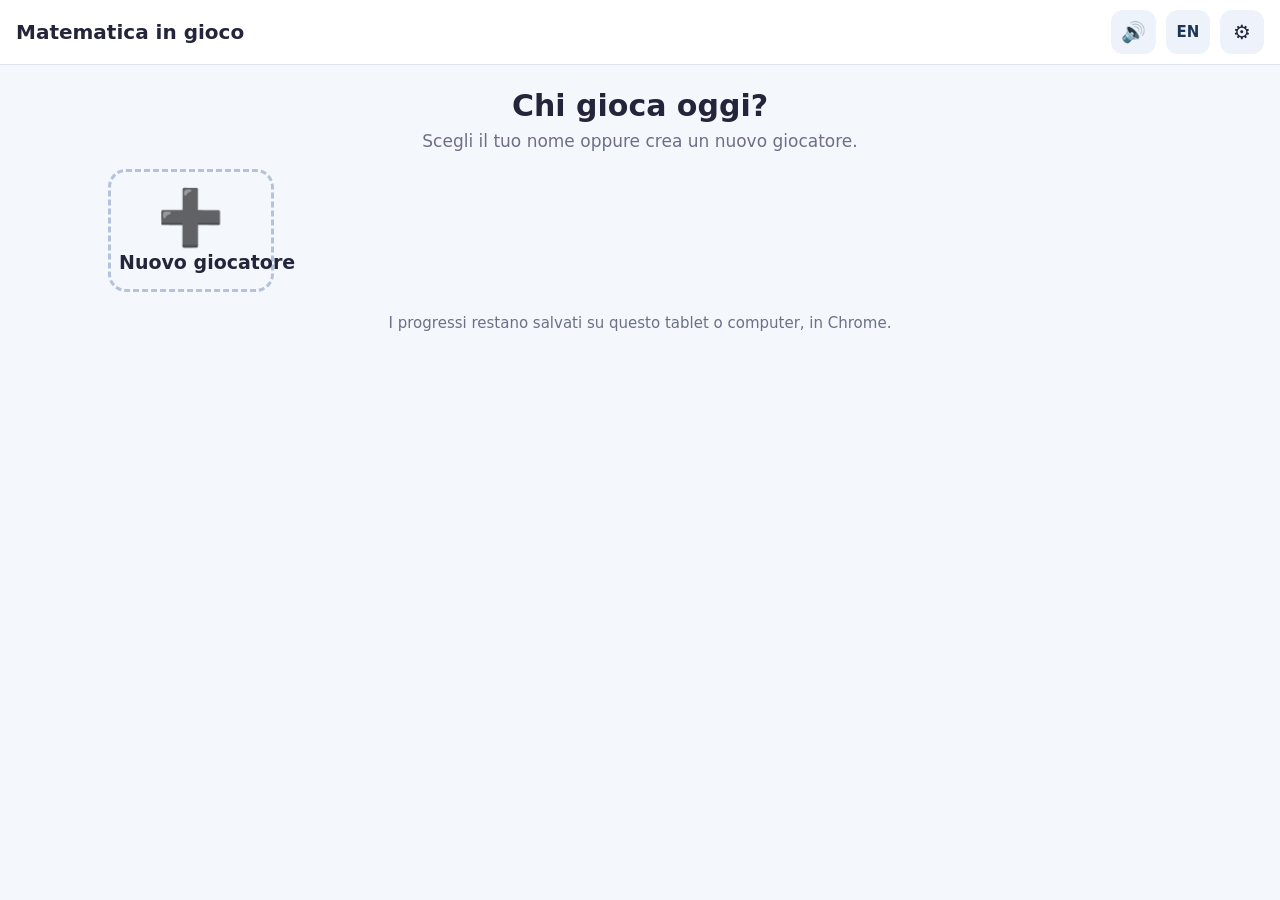
==== index.html @ d1b9a2ef "Add files via upload" ====
<!doctype html><html lang="it"><head><meta charset="utf-8"><meta name="viewport" content="width=device-width, initial-scale=1"></head><body><title>Matematica in gioco</title>
<style>:root {
  color-scheme: light;
  --bg: #f4f7fb; --ink: #23263b; --muted: #6b7088; --card: #ffffff; --line: #dfe5ef;
  --pri: #4361ee; --ok: #2a9d5c; --no: #e63946; --gold: #ffb703;
  --r: 18px; --shadow: 0 6px 18px rgba(30, 40, 90, .12);
  --font: "Nunito", "Segoe UI Rounded", "Arial Rounded MT Bold", system-ui, -apple-system, "Segoe UI", Roboto, sans-serif;
}
* { box-sizing: border-box; }
html, body { height: 100%; }
body { margin: 0; font-family: var(--font); color: var(--ink); background: var(--bg); -webkit-tap-highlight-color: transparent; user-select: none; }
button { font: inherit; color: inherit; cursor: pointer; }
[hidden] { display: none !important; }
.app { min-height: 100%; display: flex; flex-direction: column; }
.top { display: flex; align-items: center; gap: 10px; padding: 10px 16px; background: var(--card); box-shadow: 0 1px 0 var(--line); position: sticky; top: 0; z-index: 5; }
.top .title { font-weight: 900; font-size: 20px; flex: 1; display: flex; align-items: center; gap: 8px; min-width: 0; }
.top .title span { overflow: hidden; text-overflow: ellipsis; white-space: nowrap; }
.chip { display: inline-flex; align-items: center; gap: 6px; background: #fff7e0; border: 2px solid #ffe08a; padding: 4px 12px; border-radius: 999px; font-weight: 800; }
.icon-btn { border: 0; background: #eef2fb; border-radius: 12px; min-width: 44px; height: 44px; font-size: 20px; padding: 0 10px; font-weight: 800; }
.lang-btn { display: inline-grid; place-items: center; text-decoration: none; color: #1d3557; font-size: 15px; }
.icon-btn:hover { background: #e2e8f8; }
.screen { flex: 1; padding: 18px; max-width: 1100px; width: 100%; margin: 0 auto; }
h1 { font-size: 30px; margin: 6px 0 16px; text-align: center; }
h2 { font-size: 22px; margin: 18px 0 10px; }
.sub { text-align: center; color: var(--muted); margin: -8px 0 18px; font-size: 17px; }
.btn { border: 0; border-radius: 16px; padding: 14px 22px; font-size: 19px; font-weight: 800; background: var(--pri); color: #fff; box-shadow: 0 4px 0 #2f47b8; transition: transform .08s; }
.btn:active { transform: translateY(3px); box-shadow: 0 1px 0 #2f47b8; }
.btn.alt { background: #fff; color: var(--ink); box-shadow: 0 4px 0 #c7cfdf; border: 2px solid var(--line); }
.btn.ok { background: var(--ok); box-shadow: 0 4px 0 #1d6f40; }
.btn:disabled { opacity: .45; }
.row { display: flex; gap: 12px; flex-wrap: wrap; justify-content: center; }

/* profili */
.players { display: grid; grid-template-columns: repeat(auto-fill, minmax(150px, 1fr)); gap: 14px; }
.player { background: var(--card); border: 3px solid transparent; border-radius: var(--r); padding: 16px 8px; text-align: center; box-shadow: var(--shadow); position: relative; }
.player:hover { border-color: var(--pri); }
.player .av { font-size: 54px; line-height: 1.1; }
.player .nm { font-weight: 900; font-size: 19px; margin-top: 4px; }
.player .st { color: var(--muted); font-size: 14px; margin-top: 2px; }
.player .del { position: absolute; top: 6px; right: 6px; border: 0; background: transparent; font-size: 16px; opacity: .5; }
.player.new { border: 3px dashed #b6c2dc; box-shadow: none; background: transparent; }
.avatars { display: grid; grid-template-columns: repeat(auto-fill, minmax(58px, 1fr)); gap: 8px; margin: 10px 0 16px; }
.avatars button { font-size: 36px; background: #fff; border: 3px solid var(--line); border-radius: 14px; padding: 6px 0; }
.avatars button[aria-pressed="true"] { border-color: var(--pri); background: #eef2ff; }
.field { width: 100%; font-size: 22px; padding: 12px 14px; border: 3px solid var(--line); border-radius: 14px; font-family: inherit; font-weight: 800; }
.field:focus { outline: none; border-color: var(--pri); }

/* mondi */
.worlds { display: grid; grid-template-columns: repeat(auto-fill, minmax(190px, 1fr)); gap: 16px; }
.world { border: 0; border-radius: 22px; padding: 18px 14px 16px; color: #fff; text-align: left; box-shadow: var(--shadow); position: relative; overflow: hidden; min-height: 170px; display: flex; flex-direction: column; }
.world .num { font-size: 15px; font-weight: 900; opacity: .9; text-transform: uppercase; letter-spacing: .06em; }
.world .wn { font-size: 22px; font-weight: 900; line-height: 1.15; margin: 6px 0 10px; }
.world .em { position: absolute; right: 10px; bottom: 4px; font-size: 64px; opacity: .9; }
.world .prog { margin-top: auto; font-weight: 800; background: rgba(0,0,0,.18); align-self: flex-start; padding: 3px 10px; border-radius: 999px; }
.t-prato { background: linear-gradient(140deg, #52b788, #2d6a4f); }
.t-bosco { background: linear-gradient(140deg, #6a994e, #386641); }
.t-mare { background: linear-gradient(140deg, #4cc9f0, #3a56d4); }
.t-montagna { background: linear-gradient(140deg, #9d8189, #5e548e); }
.t-spazio { background: linear-gradient(140deg, #3c096c, #10002b); }

/* moduli e livelli (mappa a sentiero) */
.module { background: var(--card); border-radius: 22px; padding: 14px 16px 18px; margin-bottom: 16px; box-shadow: var(--shadow); }
.module h2 { margin: 2px 0 10px; display: flex; align-items: center; gap: 10px; }
.module h2 .ms { margin-left: auto; font-size: 15px; color: var(--muted); font-weight: 800; }
.path { display: flex; flex-wrap: wrap; gap: 14px 10px; align-items: flex-start; }
.lvl { width: 128px; border: 0; background: transparent; display: flex; flex-direction: column; align-items: center; gap: 6px; padding: 4px; border-radius: 16px; }
.lvl .dot { width: 70px; height: 70px; border-radius: 50%; display: grid; place-items: center; font-size: 26px; font-weight: 900; color: #fff; background: var(--pri); box-shadow: 0 5px 0 rgba(0,0,0,.18); position: relative; }
.lvl.done .dot { background: var(--ok); }
.lvl.locked .dot { background: #b8c0d0; }
.lvl.locked { cursor: not-allowed; }
.lvl .lt { font-size: 14px; font-weight: 800; text-align: center; line-height: 1.2; }
.lvl .stars { font-size: 17px; letter-spacing: 1px; color: #d0d5df; height: 20px; }
.lvl .stars b { color: var(--gold); font-weight: 400; }
.lvl:not(.locked):hover .dot { transform: scale(1.06); }

/* livello */
.intro { background: var(--card); border-radius: 22px; padding: 22px; box-shadow: var(--shadow); max-width: 760px; margin: 0 auto; }
.intro .how { background: #fff8e1; border-left: 6px solid var(--gold); border-radius: 12px; padding: 14px 16px; font-size: 19px; line-height: 1.5; margin: 12px 0 18px; }
.game { max-width: 860px; margin: 0 auto; }
.progress { display: flex; gap: 6px; margin: 4px 0 14px; }
.progress i { flex: 1; height: 12px; border-radius: 6px; background: #dde3ee; }
.progress i.ok { background: var(--ok); }
.progress i.no { background: var(--no); }
.progress i.cur { background: var(--pri); }
.qcard { background: var(--card); border-radius: 24px; padding: 20px; box-shadow: var(--shadow); text-align: center; position: relative; }
.qtext { font-size: 26px; font-weight: 800; line-height: 1.35; margin: 4px 0 12px; }
.qvis { display: flex; justify-content: center; margin: 6px 0 12px; overflow-x: auto; }
.qvis svg { max-width: 100%; height: auto; font-family: var(--font); }
.mg-title { font-size: 15px; font-weight: 900; color: var(--muted); text-transform: uppercase; letter-spacing: .08em; }

/* minigioco palloncini */
.balloons { display: flex; flex-wrap: wrap; justify-content: center; gap: 18px; padding: 10px 0 4px; }
.balloon { border: 0; background: none; padding: 0; display: flex; flex-direction: column; align-items: center; animation: bob 2.6s ease-in-out infinite; }
.balloon:nth-child(2) { animation-delay: -.7s; } .balloon:nth-child(3) { animation-delay: -1.3s; } .balloon:nth-child(4) { animation-delay: -1.9s; }
.balloon .b { min-width: 118px; min-height: 118px; max-width: 220px; padding: 14px; border-radius: 50% 50% 48% 48%; display: grid; place-items: center; font-size: 22px; font-weight: 900; color: #fff; text-shadow: 0 2px 2px rgba(0,0,0,.25); box-shadow: inset -10px -12px 0 rgba(0,0,0,.12); line-height: 1.15; }
.balloon .s { width: 2px; height: 38px; background: #9aa3b5; }
.balloon.pop { animation: pop .35s forwards; }
.balloon.good .b { outline: 5px solid var(--ok); }
@keyframes bob { 0%, 100% { transform: translateY(0); } 50% { transform: translateY(-10px); } }
@keyframes pop { to { transform: scale(1.5); opacity: 0; } }

/* coccodrillo */
.crocs { display: flex; justify-content: center; gap: 16px; margin-top: 8px; flex-wrap: wrap; }
.croc { border: 0; width: 120px; height: 120px; border-radius: 26px; background: #2a9d5c; color: #fff; font-size: 64px; font-weight: 900; box-shadow: 0 6px 0 #1d6f40; display: grid; place-items: center; }
.croc small { font-size: 13px; display: block; margin-top: -10px; }
.croc:active { transform: translateY(4px); box-shadow: 0 2px 0 #1d6f40; }

/* forziere con tastierino */
.chest { display: flex; flex-direction: column; align-items: center; gap: 12px; }
.answer-row { display: flex; gap: 10px; flex-wrap: wrap; justify-content: center; align-items: flex-end; }
.ansbox { min-width: 150px; min-height: 64px; border: 4px solid #c7cfdf; border-radius: 16px; font-size: 34px; font-weight: 900; display: flex; align-items: center; justify-content: center; padding: 0 14px; background: #fff; }
.ansbox.focus { border-color: var(--pri); box-shadow: 0 0 0 4px #dfe6ff; }
.ansbox.ok { border-color: var(--ok); background: #e9f8ef; }
.ansbox.no { border-color: var(--no); background: #fdecee; }
.anslbl { font-size: 14px; font-weight: 800; color: var(--muted); text-align: center; margin-bottom: 4px; }
.frac { display: flex; flex-direction: column; align-items: center; gap: 4px; }
.frac .bar { width: 120px; height: 5px; background: var(--ink); border-radius: 3px; }
.keypad { display: grid; grid-template-columns: repeat(3, 76px); gap: 10px; }
.keypad button { height: 64px; border: 0; border-radius: 16px; font-size: 30px; font-weight: 900; background: #eef2fb; box-shadow: 0 4px 0 #c9d2e6; }
.keypad button:active { transform: translateY(3px); box-shadow: 0 1px 0 #c9d2e6; }
.keypad .k-ok { background: var(--ok); color: #fff; box-shadow: 0 4px 0 #1d6f40; font-size: 24px; }
.keypad .k-del { background: #ffe3e3; box-shadow: 0 4px 0 #f1b0b0; }
.unit { font-size: 22px; font-weight: 800; color: var(--muted); align-self: center; }

/* spiegazione dopo l'errore */
.feedback { margin-top: 16px; border-radius: 20px; padding: 16px 18px; text-align: left; font-size: 19px; line-height: 1.45; animation: rise .25s ease-out; }
.feedback.ok { background: #e9f8ef; border: 3px solid #9bdcb5; }
.feedback.no { background: #fff4e6; border: 3px solid #ffc98a; }
.feedback .fh { font-weight: 900; font-size: 22px; margin-bottom: 6px; }
.feedback .ans { display: inline-block; background: #fff; border-radius: 10px; padding: 2px 10px; font-weight: 900; border: 2px solid var(--line); }
.feedback .how { margin-top: 8px; color: #5b4a2e; font-size: 16px; }
.feedback .row { justify-content: flex-start; margin-top: 12px; }
@keyframes rise { from { transform: translateY(10px); opacity: 0; } }

/* risultato */
.result { text-align: center; background: var(--card); border-radius: 24px; padding: 26px; box-shadow: var(--shadow); max-width: 560px; margin: 20px auto; }
.bigstars { font-size: 64px; letter-spacing: 6px; color: #d7dce6; }
.bigstars b { color: var(--gold); font-weight: 400; display: inline-block; animation: star .5s backwards; }
.bigstars b:nth-child(2) { animation-delay: .25s; } .bigstars b:nth-child(3) { animation-delay: .5s; }
@keyframes star { from { transform: scale(0) rotate(-90deg); } }
.confetti { position: fixed; inset: 0; pointer-events: none; overflow: hidden; z-index: 50; }
.confetti i { position: absolute; top: -20px; width: 10px; height: 16px; border-radius: 3px; animation: fall 2.2s linear forwards; }
@keyframes fall { to { transform: translateY(110vh) rotate(720deg); } }

.modal { position: fixed; inset: 0; background: rgba(20, 25, 50, .45); display: grid; place-items: center; z-index: 40; padding: 16px; }
.modal .box { background: #fff; border-radius: 22px; padding: 22px; max-width: 520px; width: 100%; box-shadow: var(--shadow); }
.toast { position: fixed; left: 50%; bottom: 20px; transform: translateX(-50%); background: var(--ink); color: #fff; padding: 10px 18px; border-radius: 12px; font-weight: 700; z-index: 60; }
.note { color: var(--muted); font-size: 15px; text-align: center; }

@media (max-width: 640px) {
  .qtext { font-size: 21px; }
  .keypad { grid-template-columns: repeat(3, 64px); }
  .keypad button { height: 56px; font-size: 26px; }
  .balloon .b { min-width: 96px; min-height: 96px; font-size: 18px; }
  .croc { width: 96px; height: 96px; font-size: 52px; }
  .screen { padding: 12px; }
}
@media (prefers-reduced-motion: reduce) { .balloon { animation: none; } .confetti { display: none; } }
@media print { .top { display: none; } }

/* «Lo sai che…?» */
.fact { display: flex; gap: 14px; align-items: flex-start; text-align: left; background: linear-gradient(135deg, #eef4ff, #f6efff); border: 3px solid #c9d6ff; border-radius: 20px; padding: 14px 16px; margin: 16px 0 18px; animation: rise .4s ease-out .3s backwards; }
.fact .fi { font-size: 42px; line-height: 1; flex: none; width: 52px; text-align: center; }
.fact .ft { font-weight: 900; font-size: 20px; color: #3a0ca3; margin-bottom: 4px; }
.fact .fx { font-size: 18px; line-height: 1.45; }

/* verifica finale */
.lvl.verif .dot { background: linear-gradient(135deg, #ffb703, #fb8500); font-size: 32px; }
.lvl.verif.locked .dot { background: #b8c0d0; }
.lvl .vg { font-size: 13px; font-weight: 900; color: #2a9d5c; height: 20px; }
.giudizio { display: inline-block; color: #fff; font-weight: 900; font-size: 22px; padding: 8px 18px; border-radius: 999px; margin: 4px 0 10px; }
.review { text-align: left; margin-top: 10px; }
.rv { border: 2px solid #ffd8a8; background: #fff9f0; border-radius: 16px; padding: 12px 14px; margin-bottom: 10px; font-size: 17px; line-height: 1.45; }
.rv-l { font-size: 13px; font-weight: 900; color: var(--muted); text-transform: uppercase; letter-spacing: .05em; }
.rv-q { font-size: 20px; font-weight: 800; margin: 4px 0; }
.rv .how { margin-top: 6px; color: #5b4a2e; font-size: 15px; }
.ans.no { border-color: #f5a3aa; background: #fdecee; text-decoration: line-through; }
.result .ans { display: inline-block; background: #fff; border-radius: 10px; padding: 1px 9px; font-weight: 900; border: 2px solid var(--line); }

/* minigioco: pesci che nuotano */
.mg-pesci { flex-direction: column; align-items: stretch; gap: 10px; background: linear-gradient(#cdefff, #8fd3f4); border-radius: 20px; padding: 14px; }
.mg-pesci .balloon { animation: swim 5s ease-in-out infinite alternate; align-self: flex-start; }
.mg-pesci .balloon:nth-child(2) { animation-duration: 6s; } .mg-pesci .balloon:nth-child(3) { animation-duration: 4.4s; } .mg-pesci .balloon:nth-child(4) { animation-duration: 5.6s; }
.mg-pesci .b { min-width: 150px; min-height: 64px; max-width: none; border-radius: 50% 40% 40% 50% / 50%; position: relative; padding: 10px 40px 10px 22px; }
.mg-pesci .b::after { content: ''; position: absolute; right: -24px; top: 50%; transform: translateY(-50%); border-left: 30px solid currentColor; border-top: 20px solid transparent; border-bottom: 20px solid transparent; color: inherit; }
.mg-pesci .b::before { content: ''; position: absolute; left: 16px; top: 14px; width: 8px; height: 8px; border-radius: 50%; background: #222; }
@keyframes swim { from { transform: translateX(0); } to { transform: translateX(min(42vw, 360px)); } }
/* minigioco: carte da girare */
.mg-carte { gap: 14px; }
.mg-carte .balloon { animation: none; perspective: 600px; }
.mg-carte .b { border-radius: 16px; min-width: 120px; min-height: 150px; box-shadow: 0 6px 0 rgba(0,0,0,.18); border: 4px solid #fff; transition: transform .35s; }
.mg-carte .balloon:hover .b { transform: translateY(-4px) rotate(-1deg); }
.mg-carte .balloon.flip .b { transform: rotateY(180deg) scale(.9); opacity: .4; }
.mg-carte .balloon.good .b { outline: 5px solid var(--ok); opacity: 1; transform: none; }

/* cifre colorate per posizione */
.nm { font-variant-numeric: tabular-nums; white-space: nowrap; }
.d-u { color: #e63946; } .d-da { color: #1d6fe0; } .d-h { color: #2a9d5c; } .d-k { color: #8338ec; } .d-mi { color: #f77f00; } .d-g { color: #6d4c41; } .d-dec { color: #0096a8; }
.nm [class^="d-"] { font-weight: 900; }
.sep-k { color: #4a4f63; font-weight: 900; font-size: .95em; margin: 0 .16em; }
.sep-dec { color: #111; font-weight: 900; font-size: 1.25em; margin: 0 .06em; }
.legend { display: flex; flex-wrap: wrap; gap: 6px 14px; justify-content: center; margin: -4px 0 10px; font-size: 14px; font-weight: 800; color: var(--muted); }
.legend .lg { display: inline-flex; align-items: center; gap: 4px; }
.legend i { font-style: normal; font-size: 16px; }
.balloon .lab { background: #fff; border-radius: 12px; padding: 2px 10px; text-shadow: none; color: var(--ink); box-shadow: 0 1px 0 rgba(0,0,0,.15); }
.ansbox .nm { font-size: 1em; }

/* calcolo passo per passo */
.steps { --cw: 38px; margin-top: 14px; background: #fff; border: 3px solid #c9d6ff; border-radius: 18px; padding: 12px; text-align: center; }
.stitle { font-weight: 900; color: #3a0ca3; margin-bottom: 8px; }
.swrap { overflow-x: auto; display: flex; justify-content: center; padding: 4px; }
.sgrid { --rh: 42px; display: grid; grid-auto-rows: var(--rh); font-size: 28px; font-weight: 900; font-variant-numeric: tabular-nums; }
.sc { display: grid; place-items: center; color: #1d3557; position: relative; }
.sc.d-u { color: #e63946; } .sc.d-da { color: #1d6fe0; } .sc.d-h { color: #2a9d5c; } .sc.d-k { color: #8338ec; } .sc.d-mi { color: #f77f00; } .sc.d-g { color: #6d4c41; } .sc.d-dec { color: #0096a8; } .sc.pad { color: #9aa3b5; }
.sc.ctop { font-size: 17px; align-items: end; color: #e63946; }
.sc.carry { color: #e63946; font-size: 17px; }
.sc.borrow { color: #d00000; font-size: 17px; }
.sc.struck::after { content: ''; position: absolute; left: 18%; right: 18%; top: 50%; border-top: 3px solid #d00000; transform: rotate(-20deg); }
.sc.line { border-top: 3px solid #1d3557; }
.sc.hl { background: #fff3bf; border-radius: 6px; }
.sc.op { color: #e63946; }
.sc.pad { color: #9aa3b5; }
.sc.res { animation: pop-in .3s ease-out; }
.sc.comma, .sc.commaR::after { color: #111; }
.sc.commaR::after { content: ','; position: absolute; right: -6px; bottom: 4px; }
.sc.dotR::after { content: '.'; position: absolute; right: -5px; bottom: 2px; color: #111; }
.sc.ul { border-bottom: 3px solid #1d3557; }
.sc.vbar { border-left: 3px solid #1d3557; }
.sc.hbar { border-bottom: 3px solid #1d3557; }
.sc.q { color: #2a9d5c; }
.sc.rem { color: #1d6fe0; }
.sc.down { color: #8338ec; }
.sc.dvs { color: #e76f51; }
@keyframes pop-in { from { transform: scale(1.6); opacity: 0; } }
.qcol { --cw: 38px; display: flex; justify-content: center; margin: 4px auto 12px; padding: 8px 14px; background: #fffdf3; border: 2px dashed #f2c94c; border-radius: 16px; width: fit-content; max-width: 100%; }
.handnote { max-width: 520px; margin: -4px auto 12px; text-align: center; font-size: 15px; font-weight: 700; color: #6b4f00; background: #fff6d6; border-radius: 12px; padding: 7px 12px; }
.stag { display: inline-block; background: #3a0ca3; color: #fff; font-size: 13px; font-weight: 800; border-radius: 999px; padding: 1px 9px; margin-right: 4px; vertical-align: 2px; }
.snote { font-size: 18px; line-height: 1.45; margin: 10px 4px; min-height: 52px; text-align: left; background: #f6f8ff; border-radius: 12px; padding: 10px 12px; }
.sctl { display: flex; gap: 10px; align-items: center; justify-content: center; flex-wrap: wrap; }
.sbtn { padding: 10px 16px; font-size: 16px; }
.scnt { font-weight: 800; color: var(--muted); }
.steps-holder { margin-top: 10px; }
@media (max-width: 640px) { .steps, .qcol { --cw: 30px; } .sgrid { font-size: 22px; --rh: 34px; } }
</style>
<div class="app" id="app">
  <header class="top">
    <button class="icon-btn" id="tBack" type="button" aria-label="Indietro" hidden>←</button>
    <div class="title" id="tTitle"></div>
    <span class="chip" id="tCoins" hidden></span>
    <button class="icon-btn" id="tPlayer" type="button" title="Cambia giocatore" hidden></button>
    <button class="icon-btn" id="tSound" type="button" aria-label="Suoni">🔊</button>
    <a class="icon-btn lang-btn" href="english.html" title="English version" aria-label="English version">EN</a>
    <button class="icon-btn" id="tSet" type="button" aria-label="Impostazioni">⚙️</button>
  </header>
  <main class="screen" id="screen"></main>
</div>
<div class="toast" id="toast" role="status" hidden></div>
<script>window.LANG = 'it';
/* Disegni SVG per gli esercizi: oggetti da contare, blocchi in base 10, linea dei numeri,
   orologio, monete, frazioni, figure, grafici. Tutti restituiscono una stringa SVG. */
(function (root) {
  'use strict';
  const V = {};
  const esc = s => String(s).replace(/&/g, '&amp;').replace(/</g, '&lt;');
  const svg = (w, h, body, extra = '') => `<svg viewBox="0 0 ${w} ${h}" width="${w}" height="${h}" class="vis" ${extra} xmlns="http://www.w3.org/2000/svg">${body}</svg>`;
  V.svg = svg;
  const T = (x, y, s, size = 16, fill = '#2b2d42', anchor = 'middle', weight = 600) => `<text x="${x}" y="${y}" font-size="${size}" fill="${fill}" text-anchor="${anchor}" font-weight="${weight}" font-family="inherit">${esc(s)}</text>`;
  V.T = T;
  const ICONS = {
    mela: (x, y, r) => `<circle cx="${x}" cy="${y + 1}" r="${r}" fill="#e63946"/><path d="M${x} ${y - r + 2} q2 -6 6 -7" stroke="#6b4226" stroke-width="2" fill="none"/><ellipse cx="${x + 5}" cy="${y - r}" rx="4" ry="2" fill="#52b788"/>`,
    stella: (x, y, r) => { let p = ''; for (let i = 0; i < 10; i++) { const a = -Math.PI / 2 + i * Math.PI / 5, rr = i % 2 ? r * 0.45 : r; p += (i ? 'L' : 'M') + (x + rr * Math.cos(a)).toFixed(1) + ' ' + (y + rr * Math.sin(a)).toFixed(1); } return `<path d="${p}Z" fill="#ffb703" stroke="#e09f00"/>`; },
    pallina: (x, y, r) => `<circle cx="${x}" cy="${y}" r="${r}" fill="#4895ef"/><circle cx="${x - r / 3}" cy="${y - r / 3}" r="${r / 4}" fill="#fff" opacity=".6"/>`,
    fiore: (x, y, r) => { let s = ''; for (let i = 0; i < 5; i++) { const a = i * 2 * Math.PI / 5; s += `<circle cx="${x + r * 0.55 * Math.cos(a)}" cy="${y + r * 0.55 * Math.sin(a)}" r="${r * 0.45}" fill="#f28482"/>`; } return s + `<circle cx="${x}" cy="${y}" r="${r * 0.35}" fill="#ffd166"/>`; },
    pesce: (x, y, r) => `<ellipse cx="${x}" cy="${y}" rx="${r}" ry="${r * 0.6}" fill="#f4a261"/><path d="M${x + r - 2} ${y} l${r * 0.7} ${-r * 0.5} v${r} Z" fill="#e76f51"/><circle cx="${x - r * 0.45}" cy="${y - 2}" r="2" fill="#222"/>`,
  };
  V.ICONS = Object.keys(ICONS);
  // n oggetti uguali, a righe da 5 (come nelle cornici del dieci)
  V.objects = function (n, kind = 'mela', perRow = 5) {
    const r = 13, gap = 34, rows = Math.max(1, Math.ceil(n / perRow));
    const w = Math.max(1, Math.min(n, perRow)) * gap + 10, h = rows * gap + 6;
    let b = '';
    for (let i = 0; i < n; i++) { const cx = 22 + (i % perRow) * gap, cy = 20 + Math.floor(i / perRow) * gap; b += ICONS[kind](cx, cy, r); }
    return svg(w, h, b);
  };
  // gruppi uguali (moltiplicazione come addizione ripetuta)
  V.groups = function (g, k, kind = 'pallina') {
    const per = Math.min(k, 5), rr = 9, gw = per * 22 + 16, rows = Math.ceil(k / 5), gh = rows * 22 + 16;
    const cols = Math.min(g, 4), w = cols * (gw + 10) + 10, h = Math.ceil(g / 4) * (gh + 10) + 10;
    let b = '';
    for (let i = 0; i < g; i++) {
      const gx = 10 + (i % 4) * (gw + 10), gy = 10 + Math.floor(i / 4) * (gh + 10);
      b += `<rect x="${gx}" y="${gy}" width="${gw}" height="${gh}" rx="12" fill="#eef4ff" stroke="#9db4e8" stroke-dasharray="4 3"/>`;
      for (let j = 0; j < k; j++) b += ICONS[kind](gx + 18 + (j % 5) * 22, gy + 19 + Math.floor(j / 5) * 22, rr);
    }
    return svg(w, h, b);
  };
  // schieramento righe × colonne
  V.array = function (r, c) {
    const s = 24, w = c * s + 20, h = r * s + 20;
    let b = '';
    for (let i = 0; i < r; i++) for (let j = 0; j < c; j++) b += `<circle cx="${20 + j * s}" cy="${20 + i * s}" r="8" fill="#7209b7" opacity=".85"/>`;
    return svg(w, h, b);
  };
  // blocchi in base 10: centinaia (quadrati), decine (barrette), unità (cubetti)
  V.base10 = function (h, d, u) {
    const s = 7; let x = 8, b = '';
    for (let i = 0; i < h; i++) { b += `<rect x="${x}" y="8" width="${10 * s}" height="${10 * s}" fill="#95d5b2" stroke="#2a9d5c"/>`; for (let k = 1; k < 10; k++) b += `<line x1="${x + k * s}" y1="8" x2="${x + k * s}" y2="${8 + 10 * s}" stroke="#2a9d5c" stroke-width=".5"/><line x1="${x}" y1="${8 + k * s}" x2="${x + 10 * s}" y2="${8 + k * s}" stroke="#2a9d5c" stroke-width=".5"/>`; x += 10 * s + 8; }
    for (let i = 0; i < d; i++) { b += `<rect x="${x}" y="8" width="${s}" height="${10 * s}" fill="#8ab8f5" stroke="#1d6fe0"/>`; for (let k = 1; k < 10; k++) b += `<line x1="${x}" y1="${8 + k * s}" x2="${x + s}" y2="${8 + k * s}" stroke="#1d6fe0" stroke-width=".5"/>`; x += s + 5; }
    if (d) x += 4;
    for (let i = 0; i < u; i++) { b += `<rect x="${x + (i % 3) * (s + 3)}" y="${8 + 10 * s - s - Math.floor(i / 3) * (s + 3)}" width="${s}" height="${s}" fill="#f4a3a8" stroke="#e63946"/>`; }
    x += u ? 3 * (s + 3) + 4 : 0;
    return svg(Math.max(60, x + 4), 10 * s + 16, b);
  };
  // linea dei numeri con eventuali salti (frecce) e un punto da trovare
  V.numberLine = function (from, to, opts = {}) {
    const n = to - from, w = Math.min(680, Math.max(300, n * 34)), x0 = 20, step = (w - 40) / n;
    const X = v => x0 + (v - from) * step;
    let b = `<line x1="${x0 - 10}" y1="60" x2="${w - 10}" y2="60" stroke="#333" stroke-width="2"/><path d="M${w - 10} 60 l-8 -5 v10z" fill="#333"/>`;
    const lbEvery = opts.every || (n > 20 ? 5 : 1);
    for (let v = from; v <= to; v++) {
      const big = (v - from) % lbEvery === 0;
      b += `<line x1="${X(v)}" y1="${big ? 52 : 55}" x2="${X(v)}" y2="${big ? 68 : 65}" stroke="#333" stroke-width="${big ? 2 : 1}"/>`;
      if (big && !(opts.hide || []).includes(v)) b += T(X(v), 86, String(opts.label ? opts.label(v) : v), 13, '#333');
    }
    for (const [a, c] of (opts.jumps || [])) { const xa = X(a), xc = X(c), mid = (xa + xc) / 2, hgt = Math.min(40, Math.abs(xc - xa) / 2 + 10); b += `<path d="M${xa} 55 Q${mid} ${55 - hgt * 1.6} ${xc} 55" fill="none" stroke="#f3722c" stroke-width="2.5"/><path d="M${xc} 55 l${xc > xa ? -9 : 9} -6 l${xc > xa ? 2 : -2} 8z" fill="#f3722c"/>`; }
    for (const v of (opts.mark || [])) b += `<circle cx="${X(v)}" cy="60" r="7" fill="#e63946"/>`;
    for (const v of (opts.ask || [])) b += `<rect x="${X(v) - 13}" y="72" width="26" height="22" rx="5" fill="#fff3bf" stroke="#f59f00"/>` + T(X(v), 88, '?', 15, '#d9480f');
    return svg(w, 100, b);
  };
  // orologio analogico
  V.clock = function (h, m) {
    const c = 80, r = 70;
    let b = `<circle cx="${c}" cy="${c}" r="${r}" fill="#fff" stroke="#264653" stroke-width="5"/>`;
    for (let i = 0; i < 60; i++) { const a = i * Math.PI / 30, big = i % 5 === 0; b += `<line x1="${c + (r - (big ? 11 : 5)) * Math.sin(a)}" y1="${c - (r - (big ? 11 : 5)) * Math.cos(a)}" x2="${c + (r - 2) * Math.sin(a)}" y2="${c - (r - 2) * Math.cos(a)}" stroke="#264653" stroke-width="${big ? 2.5 : 1}"/>`; }
    for (let i = 1; i <= 12; i++) { const a = i * Math.PI / 6; b += T(c + (r - 22) * Math.sin(a), c - (r - 22) * Math.cos(a) + 5, String(i), 14, '#264653'); }
    const ah = ((h % 12) + m / 60) * Math.PI / 6, am = m * Math.PI / 30;
    b += `<line x1="${c}" y1="${c}" x2="${c + 38 * Math.sin(ah)}" y2="${c - 38 * Math.cos(ah)}" stroke="#264653" stroke-width="6" stroke-linecap="round"/>`;
    b += `<line x1="${c}" y1="${c}" x2="${c + 56 * Math.sin(am)}" y2="${c - 56 * Math.cos(am)}" stroke="#e76f51" stroke-width="4" stroke-linecap="round"/><circle cx="${c}" cy="${c}" r="5" fill="#264653"/>`;
    return svg(160, 160, b);
  };
  // monete e banconote in centesimi
  V.money = function (list) {
    let x = 6, b = '';
    for (const v of list) {
      if (v >= 500) { const col = { 500: '#9fa8a3', 1000: '#e07a7a', 2000: '#6c9bd2', 5000: '#e9a05a' }[v] || '#999'; b += `<rect x="${x}" y="18" width="78" height="44" rx="4" fill="${col}" stroke="#555"/>` + T(x + 39, 47, root.LANG === 'en' ? '€' + (v / 100) : (v / 100) + ' €', 16, '#fff', 'middle', 800); x += 86; }
      else { const r = v >= 100 ? 22 : v >= 10 ? 19 : 15; const fill = v >= 100 ? '#d4b44a' : v >= 10 ? '#e6c35c' : '#c9783a'; b += `<circle cx="${x + r}" cy="40" r="${r}" fill="${fill}" stroke="#8a6d1f" stroke-width="2"/>` + T(x + r, 45, v >= 100 ? (root.LANG === 'en' ? '€' + (v / 100) : (v / 100) + '€') : v + 'c', v >= 100 ? 13 : 11, '#3d2b00', 'middle', 800); x += 2 * r + 6; }
    }
    return svg(Math.max(60, x + 4), 80, b);
  };
  // frazione: torta o barra con parti colorate
  V.fraction = function (n, d, kind = 'pie') {
    let b = '';
    if (kind === 'pie') {
      const c = 70, r = 60;
      for (let i = 0; i < d; i++) {
        const a0 = -Math.PI / 2 + i * 2 * Math.PI / d, a1 = a0 + 2 * Math.PI / d;
        const p = d === 1 ? `M${c} ${c - r} A${r} ${r} 0 1 1 ${c - 0.01} ${c - r}Z` : `M${c} ${c} L${c + r * Math.cos(a0)} ${c + r * Math.sin(a0)} A${r} ${r} 0 ${a1 - a0 > Math.PI ? 1 : 0} 1 ${c + r * Math.cos(a1)} ${c + r * Math.sin(a1)}Z`;
        b += `<path d="${p}" fill="${i < n ? '#f77f00' : '#fff'}" stroke="#333" stroke-width="2"/>`;
      }
      return svg(140, 140, b);
    }
    const w = 300, h = 46, pw = w / d;
    for (let i = 0; i < d; i++) b += `<rect x="${10 + i * pw}" y="10" width="${pw}" height="${h}" fill="${i < n ? '#2a9d8f' : '#fff'}" stroke="#333" stroke-width="2"/>`;
    return svg(w + 20, h + 20, b);
  };
  // poligono con le misure dei lati
  V.polygon = function (pts, labels = [], opts = {}) {
    const xs = pts.map(p => p[0]), ys = pts.map(p => p[1]);
    const mnx = Math.min(...xs), mny = Math.min(...ys), mxx = Math.max(...xs), mxy = Math.max(...ys);
    const sc = Math.min(220 / Math.max(1, mxx - mnx), 150 / Math.max(1, mxy - mny));
    const P = pts.map(p => [40 + (p[0] - mnx) * sc, 30 + (mxy - p[1]) * sc]);
    let b = `<path d="M${P.map(p => p.join(' ')).join(' L')}Z" fill="${opts.fill || '#cdeccf'}" stroke="#2d6a4f" stroke-width="3"/>`;
    const cx = P.reduce((s, p) => s + p[0], 0) / P.length, cy = P.reduce((s, p) => s + p[1], 0) / P.length;
    labels.forEach((lb, i) => {
      if (lb === null || lb === undefined || lb === '') return;
      const a = P[i], c = P[(i + 1) % P.length]; const mx = (a[0] + c[0]) / 2, my = (a[1] + c[1]) / 2;
      const dx = mx - cx, dy = my - cy, l = Math.hypot(dx, dy) || 1;
      b += T(mx + dx / l * 18, my + dy / l * 18 + 5, lb, 14, '#1b4332');
    });
    if (opts.h) { const [a, c] = opts.h.map(p => [40 + (p[0] - mnx) * sc, 30 + (mxy - p[1]) * sc]); b += `<line x1="${a[0]}" y1="${a[1]}" x2="${c[0]}" y2="${c[1]}" stroke="#d00000" stroke-width="2" stroke-dasharray="5 4"/>` + T(c[0] + 8, (a[1] + c[1]) / 2 + 5, opts.hLabel || 'h', 14, '#d00000', 'start'); }
    return svg(Math.max(...P.map(p => p[0])) + 50, Math.max(...P.map(p => p[1])) + 40, b);
  };
  // figura su quadretti (aree e perimetri contando)
  V.gridShape = function (w, h) {
    const s = 22; let b = '';
    for (let i = 0; i <= w + 2; i++) b += `<line x1="${10 + i * s}" y1="10" x2="${10 + i * s}" y2="${10 + (h + 2) * s}" stroke="#d0d7de"/>`;
    for (let j = 0; j <= h + 2; j++) b += `<line x1="10" y1="${10 + j * s}" x2="${10 + (w + 2) * s}" y2="${10 + j * s}" stroke="#d0d7de"/>`;
    b += `<rect x="${10 + s}" y="${10 + s}" width="${w * s}" height="${h * s}" fill="#90e0ef" fill-opacity=".7" stroke="#0077b6" stroke-width="3"/>`;
    return svg((w + 2) * s + 20, (h + 2) * s + 20, b);
  };
  // figure piane semplici
  V.shape = function (name, color = '#ffafcc') {
    const st = `fill="${color}" stroke="#333" stroke-width="3"`;
    const S = {
      cerchio: `<circle cx="70" cy="60" r="48" ${st}/>`,
      quadrato: `<rect x="22" y="12" width="96" height="96" ${st}/>`,
      rettangolo: `<rect x="5" y="30" width="130" height="64" ${st}/>`,
      triangolo: `<path d="M70 10 L130 108 L10 108Z" ${st}/>`,
      rombo: `<path d="M70 6 L126 60 L70 114 L14 60Z" ${st}/>`,
      pentagono: `<path d="M70 8 L126 50 L104 112 L36 112 L14 50Z" ${st}/>`,
      esagono: `<path d="M40 12 L100 12 L130 60 L100 108 L40 108 L10 60Z" ${st}/>`,
      ovale: `<ellipse cx="70" cy="60" rx="62" ry="38" ${st}/>`,
      trapezio: `<path d="M40 20 L100 20 L132 104 L8 104Z" ${st}/>`,
    };
    return svg(140, 120, S[name]);
  };
  // angolo con l'ampiezza data (gradi)
  V.angle = function (deg, label = true) {
    const c = [40, 120], L = 110, a = deg * Math.PI / 180;
    const p = [c[0] + L * Math.cos(a), c[1] - L * Math.sin(a)];
    let b = `<line x1="${c[0]}" y1="${c[1]}" x2="${c[0] + L}" y2="${c[1]}" stroke="#333" stroke-width="3"/><line x1="${c[0]}" y1="${c[1]}" x2="${p[0]}" y2="${p[1]}" stroke="#333" stroke-width="3"/>`;
    if (Math.abs(deg - 90) < 0.01) b += `<path d="M${c[0] + 18} ${c[1]} V${c[1] - 18} H${c[0]}" fill="none" stroke="#e63946" stroke-width="2"/>`;
    else { const r = 26; b += `<path d="M${c[0] + r} ${c[1]} A${r} ${r} 0 ${deg > 180 ? 1 : 0} 0 ${c[0] + r * Math.cos(a)} ${c[1] - r * Math.sin(a)}" fill="none" stroke="#e63946" stroke-width="2"/>`; }
    const minx = Math.min(c[0], p[0]) - 10;
    return svg(Math.max(c[0] + L, p[0]) - minx + 20, 140, `<g transform="translate(${-minx + 10} 0)">${b}</g>`);
  };
  // coppie di rette
  V.lines = function (kind) {
    const s = 'stroke="#3a0ca3" stroke-width="4" stroke-linecap="round"';
    const L = { parallele: `<line x1="10" y1="35" x2="190" y2="25" ${s}/><line x1="10" y1="85" x2="190" y2="75" ${s}/>`, perpendicolari: `<line x1="10" y1="60" x2="190" y2="60" ${s}/><line x1="100" y1="5" x2="100" y2="115" ${s}/>`, incidenti: `<line x1="10" y1="20" x2="190" y2="100" ${s}/><line x1="20" y1="105" x2="180" y2="35" ${s}/>` };
    return svg(200, 120, L[kind]);
  };
  // linee aperte/chiuse, curve/spezzate
  V.curve = function (kind) {
    const s = 'fill="none" stroke="#d62828" stroke-width="4" stroke-linecap="round" stroke-linejoin="round"';
    const K = {
      'aperta curva': `<path d="M15 90 C45 10 90 120 120 50 S175 30 185 80" ${s}/>`,
      'chiusa curva': `<path d="M100 15 C160 15 185 60 150 95 C120 125 50 115 30 80 C10 45 50 15 100 15Z" ${s}/>`,
      'aperta spezzata': `<path d="M15 95 L55 25 L95 90 L140 30 L185 85" ${s}/>`,
      'chiusa spezzata': `<path d="M30 30 L170 20 L185 100 L90 110 L20 90Z" ${s}/>`,
      retta: `<line x1="5" y1="90" x2="195" y2="30" ${s}/>`,
    };
    return svg(200, 120, K[kind]);
  };
  // istogramma
  V.bars = function (labels, values, title = '') {
    const w = labels.length * 60 + 60, H = 160, mx = Math.max(...values), top = Math.ceil(mx / 2) * 2 || 2;
    let b = '';
    for (let v = 0; v <= top; v += (top > 10 ? 2 : 1)) { const y = H - v / top * (H - 30); b += `<line x1="40" y1="${y}" x2="${w - 10}" y2="${y}" stroke="#e5e5e5"/>` + T(32, y + 4, String(v), 11, '#555', 'end', 400); }
    labels.forEach((l, i) => { const x = 54 + i * 60, hh = values[i] / top * (H - 30); b += `<rect x="${x}" y="${H - hh}" width="36" height="${hh}" fill="${['#4361ee', '#f72585', '#4cc9f0', '#7209b7', '#ff9f1c', '#2ec4b6'][i % 6]}" rx="3"/>` + T(x + 18, H + 18, l, 12, '#333', 'middle', 500); });
    b += `<line x1="40" y1="${H}" x2="${w - 10}" y2="${H}" stroke="#333"/>`;
    return svg(w, H + 30, (title ? T(w / 2, 14, title, 13, '#333') : '') + b);
  };
  // sacchetto di palline colorate (probabilità)
  V.bag = function (counts) {
    const cols = { rosse: '#e63946', blu: '#3a86ff', verdi: '#2a9d8f', gialle: '#ffbe0b' };
    let b = `<path d="M30 40 Q20 150 100 150 Q180 150 170 40 Z" fill="#d9c5a0" stroke="#8d6e3f" stroke-width="3"/><path d="M45 40 Q100 20 155 40" fill="none" stroke="#8d6e3f" stroke-width="3"/>`;
    let i = 0;
    for (const [k, n] of Object.entries(counts)) for (let j = 0; j < n; j++) { const x = 60 + (i % 5) * 20, y = 70 + Math.floor(i / 5) * 20; b += `<circle cx="${x}" cy="${y}" r="9" fill="${cols[k]}" stroke="#333"/>`; i++; }
    return svg(200, 160, b);
  };
  // sequenza di figure colorate (ritmi)
  V.sequence = function (items) {
    let b = '', x = 10;
    const d = { c: (x, col) => `<circle cx="${x + 18}" cy="30" r="16" fill="${col}" stroke="#333" stroke-width="2"/>`, q: (x, col) => `<rect x="${x + 2}" y="14" width="32" height="32" fill="${col}" stroke="#333" stroke-width="2"/>`, t: (x, col) => `<path d="M${x + 18} 12 L${x + 36} 46 L${x} 46Z" fill="${col}" stroke="#333" stroke-width="2"/>`, '?': x => `<rect x="${x + 2}" y="12" width="32" height="36" rx="6" fill="#fff3bf" stroke="#f59f00" stroke-width="2"/>` + T(x + 18, 37, '?', 20, '#d9480f') };
    for (const it of items) { b += it === '?' ? d['?'](x) : d[it[0]](x, it[1]); x += 44; }
    return svg(x + 6, 60, b);
  };
  // un oggetto in una griglia di posizioni (sopra, sotto, destra, sinistra)
  V.scene = function (ref, obj, pos) {
    const C = [100, 70];
    const off = { sopra: [0, -48], sotto: [0, 48], destra: [62, 0], sinistra: [-62, 0] }[pos];
    const draw = (k, x, y) => k === 'casa' ? `<path d="M${x - 22} ${y + 18} V${y - 4} L${x} ${y - 24} L${x + 22} ${y - 4} V${y + 18}Z" fill="#e9c46a" stroke="#333" stroke-width="2"/><rect x="${x - 6}" y="${y + 4}" width="12" height="14" fill="#8d5524"/>` : k === 'albero' ? `<rect x="${x - 4}" y="${y}" width="8" height="20" fill="#8d5524"/><circle cx="${x}" cy="${y - 8}" r="18" fill="#52b788"/>` : `<circle cx="${x}" cy="${y}" r="14" fill="#ffb703" stroke="#333" stroke-width="2"/>` + T(x, y + 5, '☺', 16, '#333');
    return svg(200, 150, draw(ref, C[0], C[1]) + draw(obj, C[0] + off[0], C[1] + off[1]));
  };
  // termometro per i numeri relativi
  V.thermo = function (t) {
    const y0 = 20, y1 = 180, mn = -20, mx = 30, Y = v => y1 - (v - mn) / (mx - mn) * (y1 - y0);
    let b = `<rect x="40" y="${y0 - 6}" width="20" height="${y1 - y0 + 12}" rx="10" fill="#fff" stroke="#333" stroke-width="2"/><circle cx="50" cy="${y1 + 14}" r="16" fill="#e63946" stroke="#333" stroke-width="2"/>`;
    b += `<rect x="45" y="${Y(t)}" width="10" height="${y1 + 4 - Y(t)}" fill="#e63946"/>`;
    for (let v = mn; v <= mx; v += 5) b += `<line x1="60" y1="${Y(v)}" x2="70" y2="${Y(v)}" stroke="#333"/>` + T(74, Y(v) + 4, (v > 0 ? '+' : v < 0 ? '−' : '') + Math.abs(v) + '°', 11, v < 0 ? '#1d4ed8' : '#333', 'start', 500);
    return svg(120, 210, b);
  };
  // solidi (disegno semplice)
  V.solid = function (name) {
    const st = 'stroke="#333" stroke-width="2.5" stroke-linejoin="round"';
    const S = {
      cubo: `<path d="M30 50 L90 50 L90 110 L30 110Z" fill="#a2d2ff" ${st}/><path d="M30 50 L55 25 L115 25 L90 50Z" fill="#cde7ff" ${st}/><path d="M90 50 L115 25 L115 85 L90 110Z" fill="#7db9f0" ${st}/>`,
      parallelepipedo: `<path d="M20 55 L110 55 L110 105 L20 105Z" fill="#ffc8dd" ${st}/><path d="M20 55 L45 30 L135 30 L110 55Z" fill="#ffe0ec" ${st}/><path d="M110 55 L135 30 L135 80 L110 105Z" fill="#f4a3c0" ${st}/>`,
      piramide: `<path d="M25 100 L75 120 L125 95 L75 15Z" fill="#ffd6a5" ${st}/><path d="M75 15 L75 120" ${st}/><path d="M25 100 L75 15" ${st}/>`,
      cilindro: `<path d="M30 30 V100 A45 14 0 0 0 120 100 V30" fill="#caffbf" ${st}/><ellipse cx="75" cy="30" rx="45" ry="14" fill="#e3ffdc" ${st}/>`,
      cono: `<path d="M75 12 L120 100 A45 14 0 0 1 30 100Z" fill="#fdffb6" ${st}/>`,
      sfera: `<circle cx="75" cy="65" r="50" fill="#bdb2ff" ${st}/><ellipse cx="75" cy="65" rx="50" ry="14" fill="none" stroke="#333" stroke-dasharray="4 3"/>`,
    };
    return svg(150, 130, S[name]);
  };
  // operazione in colonna (incolonnata, con lo spazio del risultato)
  V.column = function (a, b, op) {
    const sa = String(a), sb = String(b), n = Math.max(sa.length, sb.length) + 1, cw = 26, w = (n + 1) * cw + 10;
    let s = '';
    // cifre colorate per posizione (unità rosso, decine blu, centinaia verde, migliaia viola)
    const PC = ['#e63946', '#1d6fe0', '#2a9d5c', '#8338ec', '#8338ec', '#8338ec', '#f77f00'];
    const row = (str, y) => { const off = n - str.length; for (let i = 0; i < str.length; i++) s += T(14 + (off + i + 1) * cw, y, str[i], 26, PC[str.length - 1 - i] || '#6d4c41', 'middle', 800); };
    row(sa, 34); row(sb, 70); s += T(18, 70, op, 26, '#e63946', 'middle', 700);
    s += `<line x1="8" y1="82" x2="${w - 4}" y2="82" stroke="#1d3557" stroke-width="3"/>`;
    for (let i = 0; i < n; i++) s += `<rect x="${14 + (i + 1) * cw - 11}" y="90" width="22" height="30" rx="4" fill="#fff3bf" stroke="#f59f00"/>`;
    return svg(w, 126, s);
  };
  root.Vis = V;
  if (typeof module !== 'undefined') module.exports = V;
})(typeof window !== 'undefined' ? window : globalThis);

/* Programma di matematica della scuola primaria (Indicazioni nazionali): 5 mondi (classi),
   moduli (argomenti) e livelli (sottocapitoli). Ogni livello ha una spiegazione e un generatore di domande.
   Domanda: { t: testo, v: disegno SVG, k: 'num' | 'choice' | 'cmp' | 'multi', a: risposta,
   o: opzioni (choice), f: campi (multi) [{l, a}], x: spiegazione della soluzione } */
(function (root) {
  'use strict';
  const V = root.Vis || require('./vis.js');
  const R = (a, b) => a + Math.floor(Math.random() * (b - a + 1));
  const pick = a => a[Math.floor(Math.random() * a.length)];
  const shuffle = a => { const b = a.slice(); for (let i = b.length - 1; i > 0; i--) { const j = Math.floor(Math.random() * (i + 1)); [b[i], b[j]] = [b[j], b[i]]; } return b; };
  // numeri all'italiana: 12.345 e 3,75
  const F = n => { const neg = n < 0; let s = String(Math.abs(Math.round(n))); s = s.replace(/\B(?=(\d{3})+(?!\d))/g, '.'); return (neg ? '−' : '') + s; };
  // decimale a partire da un intero e dal numero di cifre decimali (niente errori di virgola mobile)
  const D = (k, dec) => { if (!dec) return F(k); const neg = k < 0; const s = String(Math.abs(k)).padStart(dec + 1, '0'); const ip = s.slice(0, -dec), fp = s.slice(-dec).replace(/0+$/, ''); return (neg ? '−' : '') + F(+ip) + (fp ? ',' + fp : ''); };
  const val = (k, dec) => k / Math.pow(10, dec);
  // domanda a scelta: la risposta giusta tra le distrazioni (senza doppioni)
  function choice(t, correct, wrong, extra = {}) {
    const opts = [String(correct)];
    for (const w of wrong) { const s = String(w); if (!opts.includes(s) && opts.length < (extra.n || 4)) opts.push(s); }
    const o = extra.keep ? opts : shuffle(opts);
    return { t, k: 'choice', o, a: o.indexOf(String(correct)), ...extra };
  }
  const num = (t, a, extra = {}) => ({ t, k: 'num', a, ...extra });
  const near = (a, spread, n = 3, min = 0) => { const s = new Set(); let g = 0; while (s.size < n && g++ < 100) { const v = a + R(-spread, spread); if (v !== a && v >= min) s.add(v); } return [...s]; };
  const cmpQ = (a, b, ta, tb, x) => ({ t: `Scegli il segno giusto: <b>${ta}</b> ☐ <b>${tb}</b>`, k: 'cmp', a: a > b ? '>' : a < b ? '<' : '=', x });
  const NOMI = ['Luca', 'Sara', 'Marco', 'Giulia', 'Ahmed', 'Sofia', 'Leo', 'Emma', 'Matteo', 'Aurora', 'Yuki', 'Nina'];
  const OGG = [['mele', 'mela'], ['caramelle', 'caramella'], ['figurine', 'figurina'], ['biglie', 'biglia'], ['matite', 'matita'], ['conchiglie', 'conchiglia']];
  const UNITA = { m: 'metri', dm: 'decimetri', cm: 'centimetri', mm: 'millimetri' };
  const CIFRE = ['zero', 'uno', 'due', 'tre', 'quattro', 'cinque', 'sei', 'sette', 'otto', 'nove'];
  // numero in lettere (fino a 999.999)
  function lettere(n) {
    const u = ['', 'uno', 'due', 'tre', 'quattro', 'cinque', 'sei', 'sette', 'otto', 'nove', 'dieci', 'undici', 'dodici', 'tredici', 'quattordici', 'quindici', 'sedici', 'diciassette', 'diciotto', 'diciannove'];
    const d = ['', '', 'venti', 'trenta', 'quaranta', 'cinquanta', 'sessanta', 'settanta', 'ottanta', 'novanta'];
    const sotto100 = x => { if (x < 20) return u[x]; const t = d[Math.floor(x / 10)], r = x % 10; return (r === 1 || r === 8 ? t.slice(0, -1) : t) + u[r]; };
    const sotto1000 = x => { const c = Math.floor(x / 100), r = x % 100; let s = c ? (c === 1 ? 'cento' : u[c] + 'cento') : ''; if (c && Math.floor(r / 10) === 8) s = s.slice(0, -1); return s + sotto100(r); };
    if (n === 0) return 'zero';
    const m = Math.floor(n / 1000), r = n % 1000;
    const w = (m ? (m === 1 ? 'mille' : sotto1000(m) + 'mila') : '') + sotto1000(r);
    // l'accento va solo sul «tre» finale: ventitré, centotré (ma ventitremila)
    return w.length > 3 && w.endsWith('tre') ? w.slice(0, -3) + 'tré' : w;
  }
  const ROM = [[1000, 'M'], [900, 'CM'], [500, 'D'], [400, 'CD'], [100, 'C'], [90, 'XC'], [50, 'L'], [40, 'XL'], [10, 'X'], [9, 'IX'], [5, 'V'], [4, 'IV'], [1, 'I']];
  const romano = n => { let s = ''; for (const [v, r] of ROM) while (n >= v) { s += r; n -= v; } return s; };
  const gcd = (a, b) => b ? gcd(b, a % b) : a;
  // equivalenze: scala di unità (ogni passo ×10)
  function equiv(units, names, maxSteps = 3) {
    let i = R(0, units.length - 1), j;
    do { j = R(0, units.length - 1); } while (j === i || Math.abs(j - i) > maxSteps);
    const diff = j - i; // >0: verso unità più piccole (si moltiplica)
    let k, dec = 0, ans, ansDec = 0;
    if (diff > 0) { k = R(1, 99); if (Math.random() < 0.4) { dec = 1; k = R(11, 99); } ans = k * Math.pow(10, diff); ansDec = dec; }
    else { k = R(1, 9) * Math.pow(10, R(0, 3)); ans = k; ansDec = -diff; }
    const a = val(ans, ansDec);
    return num(`${D(k, dec)} ${units[i]} = ? ${units[j]}`, a, { x: `Da ${names[i]} a ${names[j]} ${Math.abs(diff) === 1 ? 'c\'è 1 passo' : 'ci sono ' + Math.abs(diff) + ' passi'} sulla scala: ${diff > 0 ? 'si moltiplica' : 'si divide'} per ${F(Math.pow(10, Math.abs(diff)))}. Risultato: ${D(ans, ansDec)} ${units[j]}.`, unit: units[j] });
  }

  /* ---------------------------- MONDI ---------------------------- */
  const W = [];
  const world = (n, name, theme, modules) => W.push({ n, name, theme, modules });
  const mod = (id, title, icon, levels) => ({ id, title, icon, levels });
  const lv = (id, title, theory, gen, game) => ({ id, title, theory, gen, game });

  /* ======================= CLASSE 1 ======================= */
  world(1, 'Il Prato dei Numeri', 'prato', [
    mod('c1n', 'Numeri fino a 20', '🔢', [
      lv('conta', 'Contare gli oggetti', 'Tocca ogni oggetto una volta sola e conta ad alta voce: 1, 2, 3… L\'ultimo numero che dici è quanti sono.', () => { const n = R(1, 20), k = pick(V.ICONS); return num('Quanti sono?', n, { v: V.objects(n, k), x: `${n === 1 ? 'È' : 'Sono'} ${n}: ${CIFRE[n] || lettere(n)}.` }); }),
      lv('precsucc', 'Prima e dopo', 'Il numero che viene <b>dopo</b> (successivo) è più grande di 1. Quello che viene <b>prima</b> (precedente) è più piccolo di 1.', () => { const n = R(1, 19), dopo = Math.random() < 0.5 || n === 0; return dopo ? num(`Quale numero viene <b>dopo</b> ${n}?`, n + 1, { v: V.numberLine(0, 20, { mark: [n], ask: [n + 1] }), x: `${n} + 1 = ${n + 1}` }) : num(`Quale numero viene <b>prima</b> di ${n}?`, n - 1, { v: V.numberLine(0, 20, { mark: [n], ask: [n - 1] }), x: `${n} − 1 = ${n - 1}` }); }),
      lv('confronta', 'Più, meno, uguale', 'Il coccodrillo apre la bocca verso il numero più grande: 7 <b>&gt;</b> 3, 2 <b>&lt;</b> 9, 5 <b>=</b> 5.', () => { const a = R(0, 20), b = Math.random() < 0.15 ? a : R(0, 20); return cmpQ(a, b, a, b, `${a} ${a > b ? 'è maggiore di' : a < b ? 'è minore di' : 'è uguale a'} ${b}.`); }, 'coccodrillo'),
      lv('du20', 'Decine e unità', 'Dieci unità fanno una <b>decina</b>. 14 = 1 decina e 4 unità.', () => { const n = R(10, 20), d = Math.floor(n / 10), u = n % 10; return Math.random() < 0.5 ? num('Quale numero è formato da questi blocchi?', n, { v: V.base10(0, d, u), x: `${d} ${d === 1 ? 'decina' : 'decine'} e ${u} unità = ${n}` }) : { t: `Quante decine e quante unità ci sono in <b>${n}</b>?`, k: 'multi', f: [{ l: 'decine', a: d }, { l: 'unità', a: u }], x: `${n} = ${d} da e ${u} u` }; }),
      lv('ordina', 'Il più grande e il più piccolo', 'Per trovare il più grande guarda chi viene per ultimo sulla linea dei numeri.', () => { const s = new Set(); while (s.size < 4) s.add(R(0, 20)); const a = [...s], big = Math.random() < 0.5; const c = big ? Math.max(...a) : Math.min(...a); return choice(`Tocca il numero più ${big ? 'grande' : 'piccolo'}.`, c, a.filter(x => x !== c), { x: `Il più ${big ? 'grande' : 'piccolo'} è ${c}.` }); }, 'palloncini'),
    ]),
    mod('c1op', 'Addizioni e sottrazioni', '➕', [
      lv('add10', 'Addizioni fino a 10', 'Addizionare vuol dire mettere insieme. 3 + 4: parti da 3 e conta ancora 4 → 7.', () => { const a = R(0, 9), b = R(0, 10 - a); return num(`${a} + ${b} = ?`, a + b, { v: V.numberLine(0, 10, { jumps: [[a, a + b]], mark: [a] }), x: `Parti da ${a} e fai ${b} ${b === 1 ? 'salto' : 'salti'} avanti: ${a + b}.` }); }),
      lv('sot10', 'Sottrazioni fino a 10', 'Sottrarre vuol dire togliere. 8 − 3: parti da 8 e torna indietro di 3 → 5.', () => { const a = R(1, 10), b = R(0, a); return num(`${a} − ${b} = ?`, a - b, { v: V.numberLine(0, 10, { jumps: [[a, a - b]], mark: [a] }), x: `Parti da ${a} e torna indietro di ${b}: ${a - b}.` }); }),
      lv('amici10', 'Gli amici del 10', 'Le coppie che fanno 10: 1+9, 2+8, 3+7, 4+6, 5+5. Ricordale: ti aiutano tanto!', () => { const a = R(0, 10); return num(`${a} + ? = 10`, 10 - a, { v: V.objects(10, 'stella'), x: `${a} + ${10 - a} = 10` }); }),
      lv('add20', 'Addizioni fino a 20', 'Arriva prima a 10 e poi aggiungi il resto: 8 + 5 = 8 + 2 + 3 = 13.', () => { const a = R(2, 18), b = R(1, 20 - a); return num(`${a} + ${b} = ?`, a + b, { v: V.numberLine(0, 20, { jumps: [[a, a + b]], mark: [a] }), x: `${a} + ${b} = ${a + b}` }); }),
      lv('sot20', 'Sottrazioni fino a 20', 'Torna indietro fino a 10 e poi togli il resto: 13 − 5 = 13 − 3 − 2 = 8.', () => { const a = R(5, 20), b = R(1, a); return num(`${a} − ${b} = ?`, a - b, { v: V.numberLine(0, 20, { jumps: [[a, a - b]], mark: [a] }), x: `${a} − ${b} = ${a - b}` }); }),
      lv('mancante', 'Il numero nascosto', 'Se 4 + ? = 9, conta quanto manca da 4 a 9: 5.', () => { const a = R(0, 10), b = R(0, 10), s = a + b; return Math.random() < 0.5 ? num(`${a} + ? = ${s}`, b, { x: `Da ${a} a ${s} mancano ${b}.` }) : num(`${s} − ? = ${a}`, b, { x: `${s} − ${b} = ${a}` }); }),
    ]),
    mod('c1pr', 'Problemi', '🧩', [
      lv('prob1', 'Problemi con + e −', 'Leggi bene: «in tutto», «insieme» fanno pensare all\'addizione; «ne restano», «quanti in meno» alla sottrazione.', () => { const [pl, sg] = pick(OGG), n = pick(NOMI); const a = R(3, 12), b = R(1, 8); return Math.random() < 0.5 ? num(`${n} ha ${a} ${pl}. Ne riceve ${b}. Quante ${pl} ha in tutto?`, a + b, { v: V.objects(Math.min(a + b, 20), 'mela'), x: `${a} + ${b} = ${a + b}` }) : num(`${n} ha ${a + b} ${pl}. Ne regala ${b}. Quante ${pl} restano a ${n}?`, a, { x: `${a + b} − ${b} = ${a}` }); }),
    ]),
    mod('c1sp', 'Spazio e figure', '🔷', [
      lv('figure1', 'Le figure piane', 'Il <b>cerchio</b> è rotondo, il <b>quadrato</b> ha 4 lati uguali, il <b>rettangolo</b> ha 4 lati (due lunghi e due corti), il <b>triangolo</b> ha 3 lati.', () => { const f = pick(['cerchio', 'quadrato', 'rettangolo', 'triangolo']); return choice('Come si chiama questa figura?', f, shuffle(['cerchio', 'quadrato', 'rettangolo', 'triangolo'].filter(x => x !== f)), { v: V.shape(f, pick(['#ffafcc', '#bde0fe', '#caffbf', '#ffd6a5'])), x: `È un ${f}.` }); }, 'palloncini'),
      lv('posizioni', 'Sopra, sotto, destra, sinistra', 'Guarda dove si trova la pallina rispetto alla casa (o all\'albero).', () => { const p = pick(['sopra', 'sotto', 'destra', 'sinistra']), ref = pick(['casa', 'albero']); const w = { sopra: 'sopra', sotto: 'sotto', destra: 'a destra', sinistra: 'a sinistra' }; return choice(`Dove si trova la pallina rispetto ${ref === 'casa' ? 'alla casa' : 'all\'albero'}?`, w[p], Object.values(w).filter(x => x !== w[p]), { v: V.scene(ref, 'palla', p), x: `La pallina è ${w[p]}.` }); }, 'palloncini'),
    ]),
    mod('c1dt', 'Ritmi e dati', '🎨', [
      lv('ritmi', 'Ritmi e sequenze', 'Un ritmo si ripete sempre uguale. Trova il pezzo che si ripete e continua.', () => {
        const P = [['c', '#e63946'], ['q', '#3a86ff'], ['t', '#ffbe0b'], ['c', '#2a9d8f'], ['q', '#f72585']];
        const len = R(2, 3), base = shuffle(P).slice(0, len), seq = []; for (let i = 0; i < 7; i++) seq.push(base[i % len]);
        const nxt = base[7 % len]; const name = it => ({ c: 'cerchio', q: 'quadrato', t: 'triangolo' }[it[0]] + ' ' + ({ '#e63946': 'rosso', '#3a86ff': 'blu', '#ffbe0b': 'giallo', '#2a9d8f': 'verde', '#f72585': 'rosa' }[it[1]]));
        return choice('Che cosa viene dopo?', name(nxt), base.filter(b => b !== nxt).map(name).concat(P.map(name)), { v: V.sequence([...seq, '?']), x: `Il ritmo è: ${base.map(name).join(', ')}. Dopo viene il ${name(nxt)}.` });
      }, 'palloncini'),
    ]),
  ]);

  /* ======================= CLASSE 2 ======================= */
  world(2, 'Il Bosco delle Decine', 'bosco', [
    mod('c2n', 'Numeri fino a 100', '💯', [
      lv('du100', 'Decine e unità', '47 = 4 decine e 7 unità = 40 + 7. Il posto della cifra conta!', () => { const n = R(10, 99), d = Math.floor(n / 10), u = n % 10; const r = Math.random(); if (r < 0.35) return num('Quale numero è formato da questi blocchi?', n, { v: V.base10(0, d, u), x: `${d} da e ${u} u = ${n}` }); if (r < 0.7) return { t: `Scomponi <b>${n}</b>`, k: 'multi', f: [{ l: 'decine', a: d }, { l: 'unità', a: u }], x: `${n} = ${d} da e ${u} u` }; return num(`${d} decine e ${u} unità = ?`, n, { x: `${d * 10} + ${u} = ${n}` }); }),
      lv('cfr100', 'Confrontare i numeri', 'Confronta prima le decine; se sono uguali confronta le unità.', () => { const a = R(10, 99), b = Math.random() < 0.3 ? Math.floor(a / 10) * 10 + R(0, 9) : R(10, 99); return cmpQ(a, b, a, b, `${a} ${a > b ? '>' : a < b ? '<' : '='} ${b}`); }, 'coccodrillo'),
      lv('pari', 'Pari e dispari', 'Un numero è <b>pari</b> se finisce con 0, 2, 4, 6, 8; è <b>dispari</b> se finisce con 1, 3, 5, 7, 9.', () => { const n = R(1, 99); return choice(`Il numero <b>${n}</b> è…`, n % 2 ? 'dispari' : 'pari', [n % 2 ? 'pari' : 'dispari'], { keep: true, x: `${n} finisce con ${n % 10}: è ${n % 2 ? 'dispari' : 'pari'}.` }); }, 'palloncini'),
      lv('salti', 'Contare a salti', 'Contare a salti di 2, 5 o 10: aggiungi sempre lo stesso numero.', () => { const s = pick([2, 3, 5, 10]), st = R(0, 30), i = R(1, 4); const seq = [0, 1, 2, 3, 4].map(k => st + k * s); const ans = seq[i]; return num(`Completa: ${seq.map((v, k) => k === i ? '☐' : v).join(', ')}`, ans, { x: `Si va avanti di ${s} alla volta: il numero mancante è ${ans}.` }); }),
    ]),
    mod('c2op', 'Addizione e sottrazione', '➕', [
      lv('mente', 'Calcolo veloce', 'Con le decine intere è facile: 30 + 40 = 70 (3 da + 4 da = 7 da).', () => { const r = Math.random(); if (r < 0.4) { const a = R(1, 8) * 10, b = R(1, (100 - a) / 10) * 10; return num(`${a} + ${b} = ?`, a + b, { x: `${a / 10} da + ${b / 10} da = ${(a + b) / 10} da` }); } if (r < 0.7) { const a = R(2, 9) * 10, b = R(1, a / 10) * 10; return num(`${a} − ${b} = ?`, a - b, { x: `${a - b}` }); } const a = R(10, 89), b = R(1, 9); return num(`${a} + ${b} = ?`, a + b, { x: `${a + b}` }); }),
      lv('col1', 'Addizioni in colonna', 'Metti le unità sotto le unità e le decine sotto le decine. Se le unità fanno 10 o più, scrivi le unità e porta 1 decina (il riporto).', () => { const a = R(11, 79), b = R(11, 99 - a); return num(`Calcola in colonna: ${a} + ${b}`, a + b, { calc: { op: '+', a, b }, x: `${a} + ${b} = ${a + b}${(a % 10) + (b % 10) >= 10 ? ' (con il riporto)' : ''}` }); }),
      lv('col2', 'Sottrazioni in colonna', 'Se in alto le unità sono meno di quelle in basso, cambia 1 decina in 10 unità (il prestito).', () => { const a = R(20, 99), b = R(10, a - 1); return num(`Calcola in colonna: ${a} − ${b}`, a - b, { calc: { op: '−', a, b }, x: `${a} − ${b} = ${a - b}${(a % 10) < (b % 10) ? ' (con il prestito)' : ''}` }); }),
    ]),
    mod('c2mol', 'Moltiplicazione e divisione', '✖️', [
      lv('ripetuta', 'Gruppi uguali', '3 gruppi da 4 = 4 + 4 + 4 = 3 × 4 = 12.', () => { const g = R(2, 5), k = R(2, 5); return num(`Quanti sono in tutto? (${g} gruppi da ${k})`, g * k, { v: V.groups(g, k), x: `${Array(g).fill(k).join(' + ')} = ${g} × ${k} = ${g * k}` }); }),
      lv('schier', 'Gli schieramenti', 'Righe × colonne: 3 righe da 5 = 3 × 5 = 15.', () => { const r = R(2, 6), c = R(2, 8); return num(`Quanti pallini? (${r} righe da ${c})`, r * c, { v: V.array(r, c), x: `${r} × ${c} = ${r * c}` }); }),
      lv('tab25', 'Tabelline del 2, 3, 4, 5', 'Ripeti le tabelline cantando! 5 × 6 = 30, 4 × 7 = 28…', () => { const a = R(2, 5), b = R(0, 10); return Math.random() < 0.5 ? num(`${a} × ${b} = ?`, a * b, { x: `${a} × ${b} = ${a * b}` }) : num(`${b} × ${a} = ?`, a * b, { x: `${b} × ${a} = ${a * b}` }); }),
      lv('tab610', 'Tabelline dal 6 al 10', '6 × 7 = 42, 7 × 8 = 56, 8 × 9 = 72… Per il 9: 9 × 4 = 40 − 4 = 36.', () => { const a = R(6, 10), b = R(1, 10); return num(`${a} × ${b} = ?`, a * b, { x: `${a} × ${b} = ${a * b}` }); }),
      lv('ripart', 'Dividere in parti uguali', 'Dividere vuol dire fare parti uguali: 12 caramelle a 3 bambini → 4 ciascuno (12 : 3 = 4).', () => { const k = R(2, 5), q = R(2, 6); return num(`${k * q} caramelle divise tra ${k} bambini. Quante a ciascuno?`, q, { v: V.groups(k, q, 'stella'), x: `${k * q} : ${k} = ${q}` }); }),
      lv('doppio', 'Doppio, triplo e metà', 'Il doppio è × 2, il triplo è × 3, la metà è : 2.', () => { const n = R(1, 20), t = pick(['doppio', 'triplo', 'metà']); if (t === 'metà') { const m = R(1, 25) * 2; return num(`Qual è la metà di ${m}?`, m / 2, { x: `${m} : 2 = ${m / 2}` }); } return num(`Qual è il ${t} di ${n}?`, t === 'doppio' ? 2 * n : 3 * n, { x: `${n} × ${t === 'doppio' ? 2 : 3} = ${t === 'doppio' ? 2 * n : 3 * n}` }); }),
    ]),
    mod('c2mis', 'Orologio e soldi', '⏰', [
      lv('ore', 'Le ore e le mezz\'ore', 'La lancetta corta indica le ore, quella lunga i minuti. Lunga sul 12 = ora giusta; lunga sul 6 = e mezza.', () => { const h = R(1, 12), m = pick([0, 30]); const ora = (x, mz) => (x === 1 ? 'l\'una' : 'le ' + x) + (mz ? ' e mezza' : ''); const il = x => ([1, 8, 11].includes(x) ? 'l\'' : 'il ') + x, sul = x => ([1, 8, 11].includes(x) ? 'sull\'' : 'sul ') + x; const s = ora(h, m); const opts = [s, ora(h, !m), ora((h % 12) + 1, true), ora((h + 10) % 12 + 1, false)]; return choice('Che ore sono?', s, opts, { v: V.clock(h, m), x: `La corta è ${m ? 'tra ' + il(h) + ' e ' + il((h % 12) + 1) : sul(h)}, la lunga è ${sul(m ? 6 : 12)}: ${h === 1 ? 'è' : 'sono'} ${s}.` }); }, 'palloncini'),
      lv('euro', 'Contare gli euro', 'Somma il valore di ogni moneta e banconota.', () => { const pool = [100, 200, 500, 1000]; const list = []; const n = R(2, 4); for (let i = 0; i < n; i++) list.push(pick(pool)); list.sort((a, b) => b - a); const tot = list.reduce((s, v) => s + v, 0) / 100; return num('Quanti euro ci sono?', tot, { v: V.money(list), unit: '€', x: `${list.map(v => v / 100).join(' + ')} = ${tot} €` }); }),
    ]),
    mod('c2sp', 'Linee e simmetria', '〰️', [
      lv('linee', 'Linee aperte e chiuse', 'Una linea <b>chiusa</b> non ha né inizio né fine e racchiude uno spazio; una linea <b>aperta</b> ha due estremi. Può essere <b>curva</b> o <b>spezzata</b>.', () => { const k = pick(['aperta curva', 'chiusa curva', 'aperta spezzata', 'chiusa spezzata']); return choice('Che linea è?', 'linea ' + k, ['linea aperta curva', 'linea chiusa curva', 'linea aperta spezzata', 'linea chiusa spezzata'], { v: V.curve(k), x: `È una linea ${k}.` }); }, 'palloncini'),
      lv('simm', 'La simmetria', 'Una figura è simmetrica se piegandola a metà le due parti combaciano perfettamente.', () => { const s = Math.random() < 0.5; const v = s ? V.shape(pick(['cerchio', 'quadrato', 'rettangolo', 'rombo', 'esagono'])) : V.svg(140, 120, `<path d="M20 100 L40 20 L120 30 L100 70 L130 105Z" fill="#bde0fe" stroke="#333" stroke-width="3"/>`); return choice('Questa figura ha un asse di simmetria?', s ? 'sì' : 'no', [s ? 'no' : 'sì'], { keep: true, v, x: s ? 'Sì: si può piegare a metà e le parti combaciano.' : 'No: nessuna piega fa combaciare le due parti.' }); }, 'palloncini'),
    ]),
    mod('c2dt', 'Dati', '📊', [
      lv('isto', 'Leggere un istogramma', 'Ogni colonna mostra quante volte c\'è una cosa: guarda dove arriva e leggi il numero a sinistra.', () => { const L = shuffle(['gelato', 'torta', 'frutta', 'biscotti']); const vals = L.map(() => R(1, 9)); const i = R(0, 3); const kind = Math.random(); if (kind < 0.6) return num(`Quanti bambini preferiscono <b>${L[i]}</b>?`, vals[i], { v: V.bars(L, vals, 'Merenda preferita'), x: `La colonna «${L[i]}» arriva a ${vals[i]}.` }); const mx = Math.max(...vals); if (vals.filter(v => v === mx).length > 1) return num('Quanti bambini in tutto?', vals.reduce((s, v) => s + v, 0), { v: V.bars(L, vals, 'Merenda preferita'), x: `${vals.join(' + ')} = ${vals.reduce((s, v) => s + v, 0)}` }); return choice('Qual è la merenda preferita (la più votata)?', L[vals.indexOf(mx)], L, { v: V.bars(L, vals, 'Merenda preferita'), x: `La colonna più alta è «${L[vals.indexOf(mx)]}».` }); }),
    ]),
  ]);

  /* ======================= CLASSE 3 ======================= */
  world(3, 'Il Mare delle Centinaia', 'mare', [
    mod('c3n', 'Numeri fino a 1000', '🔢', [
      lv('hdu', 'Centinaia, decine, unità', '365 = 3 centinaia, 6 decine, 5 unità = 300 + 60 + 5.', () => { const n = R(100, 999), h = Math.floor(n / 100), d = Math.floor(n / 10) % 10, u = n % 10; const r = Math.random(); if (r < 0.3) return num('Che numero è?', n, { v: V.base10(h, d, u), x: `${h} h, ${d} da, ${u} u = ${n}` }); if (r < 0.65) { const pos = pick([['centinaia', h], ['decine', d], ['unità', u]]); return num(`Nel numero <b>${n}</b>, quante sono le <b>${pos[0]}</b>? (la cifra)`, pos[1], { x: `${n}: h = ${h}, da = ${d}, u = ${u}` }); } return num(`${h} h + ${d} da + ${u} u = ?`, n, { x: `${h * 100} + ${d * 10} + ${u} = ${n}` }); }),
      lv('cfr1000', 'Confrontare e ordinare', 'Confronta prima le centinaia, poi le decine, poi le unità.', () => { const a = R(100, 999), b = Math.random() < 0.4 ? Math.floor(a / 100) * 100 + R(0, 99) : R(100, 999); return cmpQ(a, b, a, b, `${a} ${a > b ? '>' : a < b ? '<' : '='} ${b}`); }, 'coccodrillo'),
      lv('arr', 'Arrotondare', 'Per arrotondare alle decine guarda le unità: da 0 a 4 si va giù, da 5 a 9 si va su. 347 → 350.', () => { const n = R(101, 989), t = Math.random() < 0.6 ? 10 : 100; const r = Math.round(n / t) * t; return num(`Arrotonda <b>${n}</b> alle ${t === 10 ? 'decine' : 'centinaia'}`, r, { x: `Guarda la cifra ${t === 10 ? 'delle unità (' + (n % 10) : 'delle decine (' + (Math.floor(n / 10) % 10)}): ${n} → ${r}` }); }),
    ]),
    mod('c3op', 'Le quattro operazioni', '🧮', [
      lv('add3', 'Addizioni in colonna', 'Unità con unità, decine con decine, centinaia con centinaia. Non dimenticare i riporti!', () => { const a = R(100, 600), b = R(100, 999 - a); return num(`${a} + ${b} = ?`, a + b, { calc: { op: '+', a, b }, x: `${a} + ${b} = ${a + b}` }); }),
      lv('sot3', 'Sottrazioni in colonna', 'Se la cifra in alto è più piccola, chiedi un prestito alla cifra a sinistra.', () => { const a = R(200, 999), b = R(100, a - 1); return num(`${a} − ${b} = ?`, a - b, { calc: { op: '−', a, b }, x: `${a} − ${b} = ${a - b}. Prova: ${a - b} + ${b} = ${a}` }); }),
      lv('mul1', 'Moltiplicare per una cifra', '124 × 3: 4 × 3 = 12 (scrivo 2, riporto 1), 2 × 3 + 1 = 7, 1 × 3 = 3 → 372.', () => { const a = R(12, 249), b = R(2, 4); return num(`${a} × ${b} = ?`, a * b, { calc: { op: '×', a, b }, x: `${a} × ${b} = ${a * b}` }); }),
      lv('per10', '× 10, 100, 1000', 'Moltiplicare per 10 aggiunge uno zero, per 100 due zeri, per 1000 tre zeri: 7 × 100 = 700.', () => { const a = R(1, 99), m = pick([10, 100, 1000]); return Math.random() < 0.7 || a % 10 ? num(`${a} × ${F(m)} = ?`, a * m, { x: `Aggiungi ${m === 10 ? 'uno zero' : String(m).length - 1 + ' zeri'}: ${F(a * m)}` }) : num(`${F(a * 10)} : 10 = ?`, a, { x: `Dividere per 10 toglie uno zero: ${a}` }); }),
      lv('divr', 'Divisione con il resto', '17 : 5 = 3 con resto 2, perché 5 × 3 = 15 e 17 − 15 = 2. Il resto è sempre minore del divisore.', () => { const d = R(2, 9), q = R(2, 10), r = R(0, d - 1), a = d * q + r; return { t: `${a} : ${d} = ?`, k: 'multi', calc: { op: ':', a, b: d }, f: [{ l: 'quoziente', a: q }, { l: 'resto', a: r }], x: `${d} × ${q} = ${d * q}; ${a} − ${d * q} = ${r}. Quindi ${q} con resto ${r}.` }; }),
    ]),
    mod('c3fr', 'Frazioni e decimali', '🍕', [
      lv('frfig', 'La frazione di una figura', 'Il <b>denominatore</b> (sotto) dice in quante parti uguali è diviso l\'intero; il <b>numeratore</b> (sopra) quante parti prendo.', () => { const d = R(2, 8), n = R(1, d); return { t: 'Che frazione è colorata?', k: 'multi', fr: true, v: V.fraction(n, d, Math.random() < 0.5 ? 'pie' : 'bar'), f: [{ l: 'numeratore', a: n }, { l: 'denominatore', a: d }], x: `L'intero è diviso in ${d} parti, ne sono colorate ${n}: ${n}/${d}.` }; }),
      lv('frnum', 'La frazione di un numero', 'Per calcolare 2/3 di 12: dividi per il denominatore (12 : 3 = 4) e moltiplica per il numeratore (4 × 2 = 8).', () => { const d = R(2, 6), n = R(1, d - 1 || 1), k = R(2, 8), t = d * k; return num(`Quanto è ${n}/${d} di ${t}?`, n * k, { x: `${t} : ${d} = ${k}; ${k} × ${n} = ${n * k}` }); }),
      lv('frdec', 'Frazioni decimali e numeri decimali', '1/10 = 0,1 (un decimo); 1/100 = 0,01 (un centesimo). 37/100 = 0,37.', () => { const den = pick([10, 100]), n = den === 10 ? R(1, 9) : R(1, 99); return Math.random() < 0.5 ? num(`Scrivi come numero decimale: ${n}/${den}`, n / den, { x: `${n}/${den} = ${D(n, den === 10 ? 1 : 2)}` }) : choice(`A quale frazione è uguale ${D(n, den === 10 ? 1 : 2)}?`, `${n}/${den}`, [`${n}/${den === 10 ? 100 : 10}`, `${n}/1000`, `${den}/${n}`], { x: `${D(n, den === 10 ? 1 : 2)} = ${n}/${den}` }); }),
      lv('cfrdec', 'Confrontare i decimali', 'Confronta prima la parte intera; se è uguale, i decimi, poi i centesimi. 2,5 > 2,38 perché 5 decimi > 3 decimi.', () => { const ai = R(0, 9), a = ai * 100 + R(0, 99), b = Math.random() < 0.6 ? ai * 100 + R(0, 99) : R(0, 999); return cmpQ(a, b, D(a, 2), D(b, 2), `${D(a, 2)} ${a > b ? '>' : a < b ? '<' : '='} ${D(b, 2)}`); }, 'coccodrillo'),
    ]),
    mod('c3mis', 'Le misure', '📏', [
      lv('lung', 'Misure di lunghezza', 'm → dm → cm → mm: ogni passo verso destra ×10, verso sinistra :10. 1 m = 10 dm = 100 cm = 1000 mm.', () => equiv(['m', 'dm', 'cm', 'mm'], ['metri', 'decimetri', 'centimetri', 'millimetri'])),
      lv('massa', 'Misure di massa', 'kg → hg → dag → g: ogni passo ×10. 1 kg = 1000 g.', () => equiv(['kg', 'hg', 'dag', 'g'], ['chilogrammi', 'ettogrammi', 'decagrammi', 'grammi'])),
      lv('capac', 'Misure di capacità', 'l → dl → cl → ml: ogni passo ×10. 1 l = 1000 ml.', () => equiv(['l', 'dl', 'cl', 'ml'], ['litri', 'decilitri', 'centilitri', 'millilitri'])),
      lv('ore3', 'Leggere l\'orologio', 'La lancetta lunga: ogni numero vale 5 minuti. Sul 3 = 15 minuti, sul 9 = 45 minuti.', () => { const h = R(1, 12), m = R(0, 11) * 5; return { t: 'Che ore sono? (ore e minuti)', k: 'multi', v: V.clock(h, m), f: [{ l: 'ore', a: h }, { l: 'minuti', a: m }], x: `La corta indica ${h === 1 ? 'l\'una' : 'le ' + h}, la lunga è ${[1, 8, 11].includes(m / 5 || 12) ? 'sull\'' : 'sul '}${m / 5 || 12}: ${m} minuti. ${h === 1 ? 'È l\'una' : 'Sono le ' + h} e ${m} (${h}:${String(m).padStart(2, '0')}).` }; }),
    ]),
    mod('c3geo', 'Geometria', '📐', [
      lv('angoli', 'Gli angoli', 'Un angolo <b>retto</b> è come l\'angolo di un foglio (90°). Più chiuso è <b>acuto</b>, più aperto è <b>ottuso</b>.', () => { const k = pick(['acuto', 'retto', 'ottuso']); const deg = k === 'retto' ? 90 : k === 'acuto' ? R(20, 70) : R(110, 160); return choice('Che angolo è?', k, ['acuto', 'retto', 'ottuso', 'piatto'], { v: V.angle(deg), x: `È ${k === 'retto' ? 'retto (90°)' : k + ' (' + (k === 'acuto' ? 'meno' : 'più') + ' di un retto)'}.` }); }, 'palloncini'),
      lv('rette', 'Le rette', '<b>Parallele</b>: non si incontrano mai. <b>Incidenti</b>: si incontrano in un punto. <b>Perpendicolari</b>: si incontrano formando 4 angoli retti.', () => { const k = pick(['parallele', 'incidenti', 'perpendicolari']); return choice('Come sono queste rette?', k, ['parallele', 'incidenti', 'perpendicolari'], { keep: true, v: V.lines(k), x: `Sono ${k}.` }); }, 'palloncini'),
      lv('perim3', 'Il perimetro', 'Il perimetro è la lunghezza del contorno: somma tutti i lati.', () => { const k = pick(['tri', 'ret', 'pol']); if (k === 'ret') { const a = R(3, 15), b = R(2, 12); return num('Quanto misura il perimetro? (cm)', 2 * (a + b), { v: V.polygon([[0, 0], [a, 0], [a, b], [0, b]], [a + ' cm', b + ' cm', a + ' cm', b + ' cm']), unit: 'cm', x: `${a} + ${b} + ${a} + ${b} = ${2 * (a + b)} cm` }); } if (k === 'tri') { const a = R(4, 12), b = R(4, 12), c = R(Math.abs(a - b) + 2, a + b - 2); return num('Quanto misura il perimetro? (cm)', a + b + c, { v: V.polygon([[0, 0], [a, 0], [(a * a + c * c - b * b) / (2 * a), Math.sqrt(Math.max(1, c * c - ((a * a + c * c - b * b) / (2 * a)) ** 2))]], [a + ' cm', b + ' cm', c + ' cm']), unit: 'cm', x: `${a} + ${b} + ${c} = ${a + b + c} cm` }); } const s = [R(3, 9), R(3, 9), R(3, 9), R(3, 9), R(3, 9)]; return num('Quanto misura il perimetro? (cm)', s.reduce((x, y) => x + y, 0), { v: V.polygon([[0, 2], [3, 0], [6, 2], [5, 5], [1, 5]], s.map(x => x + ' cm')), unit: 'cm', x: `${s.join(' + ')} = ${s.reduce((x, y) => x + y, 0)} cm` }); }),
    ]),
    mod('c3dt', 'Probabilità', '🎲', [
      lv('prob', 'Certo, probabile, impossibile', 'Se nel sacchetto ci sono solo palline rosse, pescare una rossa è <b>certo</b>; una blu è <b>impossibile</b>. Con palline di più colori è <b>probabile</b>.', () => { const cols = ['rosse', 'blu', 'verdi', 'gialle']; const c1 = pick(cols); const two = Math.random() < 0.6; const c2 = pick(cols.filter(c => c !== c1)); const counts = two ? { [c1]: R(2, 6), [c2]: R(1, 5) } : { [c1]: R(4, 8) }; const ask = pick(cols); const sing = { rosse: 'rossa', blu: 'blu', verdi: 'verde', gialle: 'gialla' }[ask]; const ans = !counts[ask] ? 'impossibile' : Object.keys(counts).length === 1 ? 'certo' : 'probabile'; return choice(`Pescare una pallina <b>${sing}</b> è…`, ans, ['certo', 'probabile', 'impossibile'], { keep: true, v: V.bag(counts), x: ans === 'impossibile' ? `Non ci sono palline ${ask}: è impossibile.` : ans === 'certo' ? `Ci sono solo palline ${ask}: è certo.` : `Ci sono palline ${ask}, ma anche di altri colori: è probabile.` }); }, 'palloncini'),
    ]),
  ]);

  /* ======================= CLASSE 4 ======================= */
  world(4, 'La Montagna delle Migliaia', 'montagna', [
    mod('c4n', 'Grandi numeri', '🏔️', [
      lv('migl', 'Le migliaia', 'Nel numero 45.207: 4 decine di migliaia, 5 unità di migliaia, 2 centinaia, 0 decine, 7 unità.', () => { const n = R(1000, 999999), s = String(n); const nomi = ['unità', 'decine', 'centinaia', 'unità di migliaia', 'decine di migliaia', 'centinaia di migliaia']; const i = R(0, s.length - 1); const cifra = +s[s.length - 1 - i]; return Math.random() < 0.6 ? num(`Nel numero <b>${F(n)}</b> qual è la cifra delle <b>${nomi[i]}</b>?`, cifra, { x: `La cifra delle ${nomi[i]} è ${cifra}.` }) : num(`Nel numero <b>${F(n)}</b> quanto vale la cifra delle <b>${nomi[i]}</b>?`, cifra * Math.pow(10, i), { x: `La cifra delle ${nomi[i]} è ${cifra}: vale ${cifra} ${nomi[i]} = ${F(cifra * Math.pow(10, i))}.` }); }),
      lv('lettere', 'Leggere e scrivere i numeri', 'I numeri si leggono a gruppi di tre cifre: 23.415 = ventitremilaquattrocentoquindici.', () => { const n = R(1000, 99999); const w = lettere(n); const wrongs = [lettere(n + R(1, 9) * 10), lettere(Math.max(1000, n - R(1, 9) * 100)), lettere(n + 1000 * R(1, 3))]; return choice(`Come si scrive in cifre «${w}»?`, F(n), [F(n + R(1, 9) * 10), F(Math.max(1000, n - R(1, 9) * 100)), F(n + 1000 * R(1, 3)), F(+String(n).split('').reverse().join('') || n + 7)], { x: `${w} = ${F(n)}` }); }),
      lv('arr4', 'Arrotondare e stimare', 'Arrotondare alle migliaia: guarda le centinaia. 46.512 → 47.000.', () => { const n = R(1001, 99999), t = pick([100, 1000]); const r = Math.round(n / t) * t; return num(`Arrotonda <b>${F(n)}</b> alle ${t === 100 ? 'centinaia' : 'migliaia'}`, r, { x: `${F(n)} → ${F(r)}` }); }),
    ]),
    mod('c4dec', 'Numeri decimali', '🔟', [
      lv('dmc', 'Decimi, centesimi, millesimi', 'Dopo la virgola: decimi, centesimi, millesimi. In 3,472 il 4 vale 4 decimi, il 7 sette centesimi, il 2 due millesimi.', () => { const k = R(1001, 99999), s = String(k); const txt = F(Math.floor(k / 1000)) + ',' + s.slice(-3); const pos = pick([['decimi', 3], ['centesimi', 2], ['millesimi', 1]]); const digit = +s[s.length - pos[1]]; return num(`In <b>${txt}</b> qual è la cifra dei <b>${pos[0]}</b>?`, digit, { x: `${txt}: decimi ${s[s.length - 3]}, centesimi ${s[s.length - 2]}, millesimi ${s[s.length - 1]}.` }); }),
      lv('x10dec', '× e : per 10, 100, 1000', 'Moltiplicare per 10 sposta la virgola di un posto a destra; dividere per 10 di un posto a sinistra.', () => { const k = R(11, 9999), dec = pick([1, 2]), m = pick([10, 100, 1000]); const mul = Math.random() < 0.5; const e = String(m).length - 1; const ans = mul ? val(k, dec - e) : val(k, dec + e); return num(`${D(k, dec)} ${mul ? '×' : ':'} ${F(m)} = ?`, ans, { x: `La virgola si sposta di ${e} ${e === 1 ? 'posto' : 'posti'} verso ${mul ? 'destra' : 'sinistra'}: ${dec - (mul ? e : -e) >= 0 ? D(k, dec - (mul ? e : -e)) : F(k * Math.pow(10, -(dec - e)))}` }); }),
      lv('adddec', 'Addizioni e sottrazioni con la virgola', 'Incolonna virgola sotto virgola, aggiungi gli zeri che mancano e calcola come sempre.', () => { const a = R(100, 9999), b = R(100, 9999); const plus = Math.random() < 0.5 || a < b; const [x, y] = plus ? [a, b] : [Math.max(a, b), Math.min(a, b)]; const r = plus ? x + y : x - y; return num(`${D(x, 2)} ${plus ? '+' : '−'} ${D(y, 2)} = ?`, val(r, 2), { calc: { op: plus ? '+' : '−', a: x, b: y, dec: 2 }, x: `${D(x, 2)} ${plus ? '+' : '−'} ${D(y, 2)} = ${D(r, 2)}` }); }),
    ]),
    mod('c4op', 'Operazioni', '🧮', [
      lv('mul2', 'Moltiplicazioni a due cifre', '34 × 26: prima 34 × 6, poi 34 × 2 decine (lascia il posto vuoto delle unità), infine somma.', () => { const a = R(12, 99), b = R(12, 49); return num(`${a} × ${b} = ?`, a * b, { calc: { op: '×', a, b }, x: `${a} × ${b % 10} = ${a * (b % 10)}; ${a} × ${Math.floor(b / 10) * 10} = ${F(a * Math.floor(b / 10) * 10)}; somma: ${F(a * b)}` }); }),
      lv('div1', 'Divisioni a una cifra', '845 : 5: quante volte il 5 sta nell\'8? 1, resto 3; abbasso il 4 → 34 : 5 = 6 resto 4; abbasso il 5 → 45 : 5 = 9. Risultato 169.', () => { const d = R(2, 9), q = R(21, 299), r = Math.random() < 0.5 ? 0 : R(1, d - 1), a = d * q + r; return { t: `${F(a)} : ${d} = ?`, k: 'multi', calc: { op: ':', a, b: d }, f: [{ l: 'quoziente', a: q }, { l: 'resto', a: r }], x: `${d} × ${q} = ${F(d * q)}; resto ${F(a)} − ${F(d * q)} = ${r}` }; }),
      lv('div2', 'Divisioni a due cifre', 'Con il divisore a due cifre si stima: 252 : 12 → quante volte 12 in 25? 2 (24), resto 1, abbasso il 2 → 12 : 12 = 1. Risultato 21.', () => { const d = R(11, 35), q = R(5, 40), r = Math.random() < 0.6 ? 0 : R(1, d - 1), a = d * q + r; return { t: `${F(a)} : ${d} = ?`, k: 'multi', calc: { op: ':', a, b: d }, f: [{ l: 'quoziente', a: q }, { l: 'resto', a: r }], x: `${d} × ${q} = ${F(d * q)}; resto ${r}` }; }),
      lv('multdiv', 'Multipli e divisori', 'I multipli di 4 sono 4, 8, 12, 16… Un numero è divisore di un altro se lo divide senza resto: 3 è divisore di 12.', () => { const n = R(2, 12), m = n * R(2, 10); if (Math.random() < 0.5) return choice(`Quale di questi è un multiplo di <b>${n}</b>?`, m, [m + 1, m - 1, m + (n > 2 ? 2 : 3)].filter(x => x % n), { x: `${m} = ${n} × ${m / n}` }); const divs = []; for (let k = 2; k < m; k++) if (m % k === 0) divs.push(k); const dv = pick(divs.length ? divs : [1]); const wrong = []; for (let k = 2; k < 15 && wrong.length < 3; k++) if (m % k) wrong.push(k); return choice(`Quale di questi è un divisore di <b>${m}</b>?`, dv, shuffle(wrong), { x: `${m} : ${dv} = ${m / dv} senza resto.` }); }, 'palloncini'),
      lv('propr', 'Le proprietà delle operazioni', 'Commutativa: 4 × 7 = 7 × 4. Associativa: (2 × 5) × 3 = 2 × (5 × 3). Distributiva: 6 × 13 = 6 × 10 + 6 × 3.', () => { const r = Math.random(); if (r < 0.5) { const a = R(2, 9), b = R(11, 29), t = Math.floor(b / 10) * 10, u = b % 10; return num(`${a} × ${b} = ${a} × ${t} + ${a} × ? `, u, { x: `${b} = ${t} + ${u}, quindi ${a} × ${b} = ${a * t} + ${a * u} = ${a * b}` }); } const a = R(12, 99), b = R(12, 99); return num(`${a} + ${b} = ${b} + ?`, a, { x: 'Proprietà commutativa: cambiando l\'ordine degli addendi la somma non cambia.' }); }),
    ]),
    mod('c4fr', 'Frazioni', '🍰', [
      lv('equiv', 'Frazioni equivalenti', 'Moltiplicando (o dividendo) numeratore e denominatore per lo stesso numero si ottiene una frazione equivalente: 1/2 = 2/4 = 3/6.', () => { const d = R(2, 6), n = R(1, d - 1), k = R(2, 5); return Math.random() < 0.5 ? num(`${n}/${d} = ?/${d * k}`, n * k, { x: `Ho moltiplicato il denominatore per ${k}: anche il numeratore × ${k} = ${n * k}.` }) : num(`${n * k}/${d * k} = ${n}/?`, d, { x: `Divido sopra e sotto per ${k}: ${n}/${d}.` }); }),
      lv('tipifr', 'Proprie, improprie, apparenti', '<b>Propria</b>: numeratore minore del denominatore (meno di un intero). <b>Impropria</b>: numeratore maggiore. <b>Apparente</b>: il numeratore è un multiplo del denominatore (interi esatti).', () => { const d = R(2, 9); const t = pick(['propria', 'impropria', 'apparente']); const n = t === 'propria' ? R(1, d - 1) : t === 'apparente' ? d * R(1, 4) : (() => { let x; do { x = R(d + 1, 4 * d); } while (x % d === 0); return x; })(); return choice(`La frazione <b>${n}/${d}</b> è…`, t, ['propria', 'impropria', 'apparente'], { keep: true, x: t === 'apparente' ? `${n} : ${d} = ${n / d} interi esatti: apparente.` : `${n} ${t === 'propria' ? '<' : '>'} ${d}: ${t}.` }); }, 'palloncini'),
      lv('cfrfr', 'Confrontare le frazioni', 'Con lo stesso denominatore è maggiore quella con il numeratore più grande. Con lo stesso numeratore è maggiore quella con il denominatore più piccolo.', () => { const same = Math.random() < 0.5; if (same) { const d = R(3, 12), a = R(1, d), b = R(1, d); return cmpQ(a, b, `${a}/${d}`, `${b}/${d}`, 'Stesso denominatore: confronta i numeratori.'); } const n = R(1, 5), a = R(n + 1, 12), b = R(n + 1, 12); return cmpQ(n / a, n / b, `${n}/${a}`, `${n}/${b}`, 'Stesso numeratore: è maggiore quella con il denominatore più piccolo (le parti sono più grandi).'); }, 'coccodrillo'),
      lv('compl', 'La frazione complementare', 'La frazione complementare è quella che manca per fare l\'intero: 3/8 + 5/8 = 8/8.', () => { const d = R(3, 12), n = R(1, d - 1); return { t: `Quale frazione manca a ${n}/${d} per fare l'intero?`, k: 'multi', fr: true, f: [{ l: 'numeratore', a: d - n }, { l: 'denominatore', a: d }], x: `${d}/${d} − ${n}/${d} = ${d - n}/${d}` }; }),
    ]),
    mod('c4mis', 'Misure e soldi', '⚖️', [
      lv('equiv4', 'Equivalenze', 'km hm dam m dm cm mm: ogni passo vale 10. Verso le unità più piccole moltiplica, verso le più grandi dividi.', () => pick([() => equiv(['km', 'hm', 'dam', 'm', 'dm', 'cm', 'mm'], ['chilometri', 'ettometri', 'decametri', 'metri', 'decimetri', 'centimetri', 'millimetri']), () => equiv(['kg', 'hg', 'dag', 'g', 'dg', 'cg', 'mg'], ['chilogrammi', 'ettogrammi', 'decagrammi', 'grammi', 'decigrammi', 'centigrammi', 'milligrammi']), () => equiv(['hl', 'dal', 'l', 'dl', 'cl', 'ml'], ['ettolitri', 'decalitri', 'litri', 'decilitri', 'centilitri', 'millilitri'])])()),
      lv('spesa', 'Spesa, ricavo, guadagno', 'Guadagno = ricavo − spesa. Spesa = ricavo − guadagno. Ricavo = spesa + guadagno.', () => { const s = R(20, 300), g = R(5, 150), r = s + g; const t = pick(['g', 's', 'r']); if (t === 'g') return num(`Un negoziante spende ${s} € e ricava ${r} €. Quanto guadagna?`, g, { unit: '€', x: `${r} − ${s} = ${g} €` }); if (t === 's') return num(`Un negoziante ricava ${r} € e guadagna ${g} €. Quanto aveva speso?`, s, { unit: '€', x: `${r} − ${g} = ${s} €` }); return num(`Un negoziante spende ${s} € e guadagna ${g} €. Quanto ricava?`, r, { unit: '€', x: `${s} + ${g} = ${r} €` }); }),
    ]),
    mod('c4geo', 'Geometria', '📐', [
      lv('gradi', 'Misurare gli angoli', 'L\'angolo retto misura 90°, il piatto 180°, il giro 360°. Acuto: meno di 90°; ottuso: tra 90° e 180°.', () => { const deg = pick([R(10, 85), 90, R(95, 175), 180]); const t = deg < 90 ? 'acuto' : deg === 90 ? 'retto' : deg < 180 ? 'ottuso' : 'piatto'; if (Math.random() < 0.6) return choice(`Un angolo di <b>${deg}°</b> è…`, t, ['acuto', 'retto', 'ottuso', 'piatto'], { keep: true, x: `${deg}°: ${t}.` }); const a = R(10, 80); return num(`Quanto misura l'angolo che manca a ${a}° per fare un angolo retto?`, 90 - a, { unit: '°', x: `90° − ${a}° = ${90 - a}° (angoli complementari)` }); }, 'palloncini'),
      lv('poligoni', 'I poligoni', 'Triangolo 3 lati, quadrilatero 4, pentagono 5, esagono 6, ettagono 7, ottagono 8.', () => { const P = [['triangolo', 3], ['quadrilatero', 4], ['pentagono', 5], ['esagono', 6], ['ettagono', 7], ['ottagono', 8]]; const [nm, n] = pick(P); const pts = []; for (let i = 0; i < n; i++) pts.push([Math.cos(i * 2 * Math.PI / n + 0.3) * 10, Math.sin(i * 2 * Math.PI / n + 0.3) * 10]); return Math.random() < 0.5 ? num(`Quanti lati ha un <b>${nm}</b>?`, n, { x: `${/^[aeiou]/.test(nm) ? 'L\'' : 'Il '}${nm} ha ${n} lati.` }) : choice('Come si chiama questo poligono?', nm, P.map(p => p[0]), { v: V.polygon(pts, [], { fill: '#ffd6a5' }), x: `Ha ${n} lati: è un ${nm}.` }); }),
      lv('perim4', 'Perimetro di quadrato e rettangolo', 'Quadrato: P = lato × 4. Rettangolo: P = (base + altezza) × 2.', () => { if (Math.random() < 0.5) { const l = R(3, 25); return Math.random() < 0.6 ? num(`Il lato di un quadrato misura ${l} cm. Quanto misura il perimetro?`, 4 * l, { v: V.polygon([[0, 0], [1, 0], [1, 1], [0, 1]], [l + ' cm']), unit: 'cm', x: `${l} × 4 = ${4 * l} cm` }) : num(`Il perimetro di un quadrato è ${4 * l} cm. Quanto misura il lato?`, l, { unit: 'cm', x: `${4 * l} : 4 = ${l} cm` }); } const b = R(5, 30), h = R(2, b - 1); return num(`Un rettangolo ha base ${b} cm e altezza ${h} cm. Quanto misura il perimetro?`, 2 * (b + h), { v: V.polygon([[0, 0], [b, 0], [b, h], [0, h]], [b + ' cm', h + ' cm']), unit: 'cm', x: `(${b} + ${h}) × 2 = ${2 * (b + h)} cm` }); }),
      lv('area4', 'Area di quadrato e rettangolo', 'L\'area è la superficie dentro la figura. Rettangolo: A = base × altezza. Quadrato: A = lato × lato. Si misura in cm² (quadretti).', () => { const b = R(2, 9), h = R(2, 7); if (Math.random() < 0.4) return num('Quanti quadretti misura l\'area della figura?', b * h, { v: V.gridShape(b, h), unit: 'quadretti', x: `${b} × ${h} = ${b * h} quadretti` }); const B = R(4, 20), H = R(2, 15); return num(`Un rettangolo ha base ${B} cm e altezza ${H} cm. Quanto misura l'area?`, B * H, { unit: 'cm²', x: `${B} × ${H} = ${B * H} cm²` }); }),
    ]),
    mod('c4dt', 'Statistica', '📈', [
      lv('media', 'Media e moda', 'La <b>media</b> si trova sommando i valori e dividendo per quanti sono. La <b>moda</b> è il valore che compare più volte.', () => { if (Math.random() < 0.6) { const n = R(3, 5), m = R(4, 9); let v = []; for (let i = 0; i < n - 1; i++) v.push(R(1, 10)); const last = m * n - v.reduce((s, x) => s + x, 0); if (last < 0 || last > 15) { v = Array(n).fill(m); } else v.push(last); v = shuffle(v); return num(`Voti: ${v.join(', ')}. Qual è la media?`, m, { x: `(${v.join(' + ')}) : ${n} = ${m * n} : ${n} = ${m}` }); } const mo = R(1, 9); const v = shuffle([mo, mo, mo, ...near(mo, 4, 3, 1)]); return num(`Valori: ${v.join(', ')}. Qual è la moda?`, mo, { x: `Il ${mo} compare 3 volte.` }); }),
    ]),
  ]);

  /* ======================= CLASSE 5 ======================= */
  world(5, 'Lo Spazio dei Milioni', 'spazio', [
    mod('c5n', 'Numeri', '🚀', [
      lv('milioni', 'Milioni e miliardi', 'Le classi: unità, migliaia, milioni, miliardi. 3.250.000 = tre milioni duecentocinquantamila.', () => { const n = R(1, 999) * 1000000 + R(0, 999) * 1000 + R(0, 999); const s = String(n); const nomi = { 6: 'unità di milioni', 7: 'decine di milioni', 8: 'centinaia di milioni', 3: 'unità di migliaia', 4: 'decine di migliaia', 5: 'centinaia di migliaia' }; const keys = Object.keys(nomi).map(Number).filter(k => k < s.length); const i = pick(keys); return num(`Nel numero <b>${F(n)}</b> qual è la cifra delle <b>${nomi[i]}</b>?`, +s[s.length - 1 - i], { x: `Contando le classi da destra: ${nomi[i]} = ${s[s.length - 1 - i]}.` }); }),
      lv('relativi', 'I numeri relativi', 'Sotto lo zero ci sono i numeri negativi: −5 è più freddo di −2. Da −3 salendo di 5 si arriva a +2.', () => { const t = R(-15, 20), d = R(2, 12), up = Math.random() < 0.5; const r = up ? t + d : t - d; return num(`Il termometro segna ${t > 0 ? '+' : t < 0 ? '−' : ''}${Math.abs(t)}°. La temperatura ${up ? 'sale' : 'scende'} di ${d}°. Che temperatura segna? (usa il tasto ± per i negativi)`, r, { v: V.thermo(t), unit: '°', x: `${t < 0 ? '−' + -t : t}° ${up ? '+' : '−'} ${d}° = ${r < 0 ? '−' + -r : r}°` }); }),
      lv('potenze', 'Le potenze', '2³ = 2 × 2 × 2 = 8: la base si moltiplica per sé stessa tante volte quanto dice l\'esponente. 10⁴ = 10.000.', () => { const b = R(2, 10), e = b === 10 ? R(2, 6) : R(2, b <= 3 ? 5 : 3); const sup = ['⁰', '¹', '²', '³', '⁴', '⁵', '⁶'][e]; return num(`${b}${sup} = ?`, Math.pow(b, e), { x: `${Array(e).fill(b).join(' × ')} = ${F(Math.pow(b, e))}` }); }),
      lv('romani', 'I numeri romani', 'I = 1, V = 5, X = 10, L = 50, C = 100, D = 500, M = 1000. Un simbolo più piccolo prima di uno più grande si sottrae: IV = 4, XC = 90.', () => { const n = R(1, 2026); return Math.random() < 0.6 ? num(`Quanto vale <b>${romano(n)}</b>?`, n, { x: `${romano(n)} = ${n}` }) : choice(`Come si scrive ${n} in numeri romani?`, romano(n), [romano(n + 1), romano(Math.max(1, n - 10)), romano(n + 50)], { x: `${n} = ${romano(n)}` }); }),
      lv('divis', 'Criteri di divisibilità', 'Per 2: ultima cifra pari. Per 3: la somma delle cifre è divisibile per 3. Per 5: finisce con 0 o 5. Per 9: la somma delle cifre è divisibile per 9. Per 10: finisce con 0.', () => { const d = pick([2, 3, 5, 9, 10]); let n; if (Math.random() < 0.5) n = d * R(12, 300); else { do { n = R(100, 3000); } while (n % d === 0); } const yes = n % d === 0; const sum = String(n).split('').reduce((s, c) => s + +c, 0); return choice(`${F(n)} è divisibile per ${d}?`, yes ? 'sì' : 'no', [yes ? 'no' : 'sì'], { keep: true, x: d === 3 || d === 9 ? `Somma delle cifre: ${sum}; ${sum} ${sum % d ? 'non ' : ''}è divisibile per ${d}.` : `Guarda l'ultima cifra (${n % 10}): ${yes ? 'sì' : 'no'}.` }); }, 'palloncini'),
      lv('primi', 'Numeri primi', 'Un numero è <b>primo</b> se si può dividere solo per 1 e per sé stesso: 2, 3, 5, 7, 11, 13… Il numero 1 non è primo.', () => { const primes = [2, 3, 5, 7, 11, 13, 17, 19, 23, 29, 31, 37, 41, 43, 47, 53, 59, 61, 67, 71, 73, 79, 83, 89, 97]; const p = pick(primes); const comp = []; for (let k = 4; k < 100; k++) if (!primes.includes(k)) comp.push(k); return choice('Quale di questi numeri è primo?', p, shuffle(comp).slice(0, 3), { x: `${p} si divide solo per 1 e per ${p}.` }); }, 'palloncini'),
    ]),
    mod('c5op', 'Espressioni e percentuali', '🧮', [
      lv('espr', 'Le espressioni', 'Prima le parentesi tonde, poi moltiplicazioni e divisioni (da sinistra), infine addizioni e sottrazioni.', () => { const r = Math.random(); if (r < 0.35) { const a = R(2, 20), b = R(2, 9), c = R(2, 9); return num(`${a} + ${b} × ${c} = ?`, a + b * c, { x: `Prima la moltiplicazione: ${b} × ${c} = ${b * c}; poi ${a} + ${b * c} = ${a + b * c}` }); } if (r < 0.7) { const a = R(2, 20), b = R(2, 20), c = R(2, 9); return num(`(${a} + ${b}) × ${c} = ?`, (a + b) * c, { x: `Prima la parentesi: ${a + b}; poi × ${c} = ${(a + b) * c}` }); } const c = R(2, 9), q = R(2, 9), a = c * q, b = R(1, 30), d = R(1, b); return num(`${a} : ${c} + ${b} − ${d} = ?`, q + b - d, { x: `${a} : ${c} = ${q}; ${q} + ${b} = ${q + b}; − ${d} = ${q + b - d}` }); }),
      lv('perc', 'La percentuale', 'Il 25% di 80 = 80 : 100 × 25 = 20. Il 50% è la metà, il 25% è un quarto, il 10% è un decimo.', () => { const p = pick([10, 20, 25, 50, 75, 5, 30, 40]); const t = R(1, 40) * (100 / gcd(p, 100)); return num(`Quanto è il ${p}% di ${F(t)}?`, t * p / 100, { x: `${F(t)} : 100 × ${p} = ${F(t * p / 100)}` }); }),
      lv('sconto', 'Lo sconto', 'Prezzo scontato = prezzo − sconto. Uno sconto del 20% su 50 € è 10 €: si paga 40 €.', () => { const p = pick([10, 20, 25, 30, 50]); const pr = R(2, 30) * (100 / gcd(p, 100)); const sc = pr * p / 100; return Math.random() < 0.5 ? num(`Un gioco costa ${pr} €. C'è lo sconto del ${p}%. Quanto si paga?`, pr - sc, { unit: '€', x: `Sconto: ${pr} : 100 × ${p} = ${sc} €; prezzo: ${pr} − ${sc} = ${pr - sc} €` }) : num(`Un gioco costa ${pr} €, scontato del ${p}%. A quanti euro corrisponde lo sconto?`, sc, { unit: '€', x: `${pr} : 100 × ${p} = ${sc} €` }); }),
      lv('divdec', 'Divisioni con i decimali', 'Se il divisore è decimale, moltiplica dividendo e divisore per 10 (o 100) per togliere la virgola: 7,5 : 2,5 = 75 : 25 = 3.', () => { const q = R(2, 12), dk = R(11, 99); const a = q * dk; return num(`${D(a, 1)} : ${D(dk, 1)} = ?`, q, { calc: { op: ':', a, b: dk, shift: 1 }, x: `Moltiplico tutti e due per 10: ${F(a)} : ${dk} = ${q}` }); }),
    ]),
    mod('c5fr', 'Frazioni', '🍫', [
      lv('addfr', 'Addizioni e sottrazioni di frazioni', 'Con lo stesso denominatore si sommano (o sottraggono) i numeratori e il denominatore resta: 2/7 + 3/7 = 5/7.', () => { const d = R(3, 15), a = R(1, d - 1), b = R(1, d - 1); const plus = Math.random() < 0.5 || a === b; const [x, y] = plus ? [a, b] : [Math.max(a, b), Math.min(a, b)]; return { t: `${x}/${d} ${plus ? '+' : '−'} ${y}/${d} = ?`, k: 'multi', fr: true, f: [{ l: 'numeratore', a: plus ? x + y : x - y }, { l: 'denominatore', a: d }], x: `${x} ${plus ? '+' : '−'} ${y} = ${plus ? x + y : x - y}; il denominatore resta ${d}.` }; }),
      lv('frperc', 'Frazioni e percentuali', 'Una frazione con denominatore 100 è una percentuale: 35/100 = 35%. 1/2 = 50%, 1/4 = 25%, 3/4 = 75%, 1/5 = 20%.', () => { const L = [[1, 2], [1, 4], [3, 4], [1, 5], [2, 5], [3, 5], [4, 5], [1, 10], [3, 10], [7, 10], [1, 20], [1, 25]]; const [n, d] = pick(L); return num(`${n}/${d} = ?%`, n * 100 / d, { unit: '%', x: `${n}/${d} = ${n * 100 / d}/100 = ${n * 100 / d}%` }); }),
      lv('frinv', 'Dall\'unità frazionaria all\'intero', 'Se 3/5 di un numero è 24: 24 : 3 = 8 (un quinto), 8 × 5 = 40 (l\'intero).', () => { const d = R(3, 9), n = R(1, d - 1), k = R(2, 12); return num(`I ${n}/${d} di un numero sono ${n * k}. Qual è il numero?`, d * k, { x: `${n * k} : ${n} = ${k}; ${k} × ${d} = ${d * k}` }); }),
    ]),
    mod('c5mis', 'Misure', '🛒', [
      lv('lordo', 'Peso lordo, netto e tara', 'Peso lordo = peso netto + tara (la confezione). Netto = lordo − tara.', () => { const n = R(10, 90) * 10, t = R(2, 30) * 5, l = n + t; const k = pick(['n', 't', 'l']); if (k === 'n') return num(`Una scatola di biscotti pesa ${l} g (lordo). La scatola pesa ${t} g. Quanto pesano i biscotti?`, n, { unit: 'g', x: `${l} − ${t} = ${n} g` }); if (k === 't') return num(`Peso lordo ${l} g, peso netto ${n} g. Quanto pesa la tara?`, t, { unit: 'g', x: `${l} − ${n} = ${t} g` }); return num(`Peso netto ${n} g, tara ${t} g. Qual è il peso lordo?`, l, { unit: 'g', x: `${n} + ${t} = ${l} g` }); }),
      lv('superf', 'Misure di superficie', 'm² → dm² → cm² → mm²: ogni passo vale <b>100</b>. 1 m² = 100 dm² = 10.000 cm².', () => { const U = ['m²', 'dm²', 'cm²', 'mm²']; let i = R(0, 2), j = i + R(1, Math.min(2, 3 - i)); const k = R(1, 99), steps = j - i; if (Math.random() < 0.5) return num(`${k} ${U[i]} = ? ${U[j]}`, k * Math.pow(100, steps), { unit: U[j], x: `Ogni passo × 100: ${k} × ${F(Math.pow(100, steps))} = ${F(k * Math.pow(100, steps))} ${U[j]}` }); return num(`${F(k * Math.pow(100, steps))} ${U[j]} = ? ${U[i]}`, k, { unit: U[i], x: `Ogni passo : 100: ${k} ${U[i]}` }); }),
    ]),
    mod('c5geo', 'Aree e figure', '📐', [
      lv('areatri', 'Area del triangolo', 'Area del triangolo = base × altezza : 2 (è metà di un rettangolo).', () => { const b = R(2, 20) * 2, h = R(2, 15); return num(`Un triangolo ha base ${b} cm e altezza ${h} cm. Quanto misura l'area?`, b * h / 2, { v: V.polygon([[0, 0], [b, 0], [b * 0.35, h]], [b + ' cm'], { h: [[b * 0.35, h], [b * 0.35, 0]], hLabel: h + ' cm' }), unit: 'cm²', x: `${b} × ${h} : 2 = ${b * h / 2} cm²` }); }),
      lv('areapar', 'Parallelogramma, rombo, trapezio', 'Parallelogramma: b × h. Rombo: D × d : 2. Trapezio: (B + b) × h : 2.', () => { const k = pick(['par', 'rombo', 'trap']); if (k === 'par') { const b = R(4, 20), h = R(2, 12); return num(`Parallelogramma: base ${b} cm, altezza ${h} cm. Area?`, b * h, { v: V.polygon([[0, 0], [b, 0], [b + 3, h], [3, h]], [b + ' cm'], { h: [[3, h], [3, 0]], hLabel: h + ' cm' }), unit: 'cm²', x: `${b} × ${h} = ${b * h} cm²` }); } if (k === 'rombo') { const D1 = R(3, 15) * 2, d2 = R(2, 12); return num(`Rombo: diagonale maggiore ${D1} cm, minore ${d2} cm. Area?`, D1 * d2 / 2, { v: V.shape('rombo', '#cdb4db'), unit: 'cm²', x: `${D1} × ${d2} : 2 = ${D1 * d2 / 2} cm²` }); } const B = R(8, 20), b = R(3, B - 2), h = R(2, 10) * 2; return num(`Trapezio: base maggiore ${B} cm, minore ${b} cm, altezza ${h} cm. Area?`, (B + b) * h / 2, { v: V.polygon([[0, 0], [B, 0], [(B + b) / 2, h], [(B - b) / 2, h]], [B + ' cm', '', b + ' cm'], { h: [[(B - b) / 2, h], [(B - b) / 2, 0]], hLabel: h + ' cm' }), unit: 'cm²', x: `(${B} + ${b}) × ${h} : 2 = ${(B + b) * h / 2} cm²` }); }),
      lv('cerchio', 'Circonferenza e cerchio', 'Circonferenza = diametro × 3,14. Area del cerchio = raggio × raggio × 3,14. Il diametro è il doppio del raggio.', () => { const r = R(1, 20); const t = pick(['c', 'a', 'd']); if (t === 'd') return num(`Il raggio di un cerchio è ${r} cm. Quanto misura il diametro?`, 2 * r, { unit: 'cm', x: `${r} × 2 = ${2 * r} cm` }); if (t === 'c') return num(`Raggio ${r} cm. Quanto misura la circonferenza? (usa 3,14)`, 2 * r * 314 / 100, { unit: 'cm', x: `${2 * r} × 3,14 = ${D(2 * r * 314, 2)} cm` }); return num(`Raggio ${r} cm. Quanto misura l'area del cerchio? (usa 3,14)`, r * r * 314 / 100, { unit: 'cm²', x: `${r} × ${r} × 3,14 = ${D(r * r * 314, 2)} cm²` }); }),
      lv('solidi', 'I solidi', 'Il cubo ha 6 facce quadrate, 12 spigoli e 8 vertici. Cilindro, cono e sfera hanno superfici curve.', () => { const S = [['cubo', 6, 12, 8], ['parallelepipedo', 6, 12, 8], ['piramide', 5, 8, 5]]; if (Math.random() < 0.5) { const s = pick(['cubo', 'parallelepipedo', 'piramide', 'cilindro', 'cono', 'sfera']); return choice('Come si chiama questo solido?', s, shuffle(['cubo', 'parallelepipedo', 'piramide', 'cilindro', 'cono', 'sfera'].filter(x => x !== s)), { v: V.solid(s), x: `È ${s === 'sfera' || s === 'piramide' ? 'una' : 'un'} ${s}.` }); } const [s, fa, sp, ve] = pick(S); const w = pick([['facce', fa], ['spigoli', sp], ['vertici', ve]]); return num(`Quant${w[0] === 'facce' ? 'e' : 'i'} <b>${w[0]}</b> ha ${s === 'piramide' ? 'una piramide a base quadrata' : 'un ' + s}?`, w[1], { v: V.solid(s), x: `${s}: ${fa} facce, ${sp} spigoli, ${ve} vertici.` }); }),
    ]),
    mod('c5dt', 'Statistica e probabilità', '🎯', [
      lv('mediana', 'Media, moda e mediana', 'La <b>mediana</b> è il valore che sta in mezzo quando i dati sono in ordine.', () => { const n = pick([5, 7]); const v = []; for (let i = 0; i < n; i++) v.push(R(1, 20)); const s = v.slice().sort((a, b) => a - b); return num(`Dati: ${v.join(', ')}. Qual è la mediana?`, s[(n - 1) / 2], { x: `In ordine: ${s.join(', ')}. Quello in mezzo è ${s[(n - 1) / 2]}.` }); }),
      lv('probfr', 'La probabilità come frazione', 'Probabilità = casi favorevoli / casi possibili. Con un dado, uscire il 6 ha probabilità 1/6.', () => { if (Math.random() < 0.5) { const r = R(1, 6), b = R(1, 6); return { t: `In un sacchetto ci sono ${r} palline rosse e ${b} blu. Qual è la probabilità di pescare una rossa?`, k: 'multi', fr: true, v: V.bag({ rosse: r, blu: b }), f: [{ l: 'favorevoli', a: r }, { l: 'possibili', a: r + b }], x: `Favorevoli ${r}, possibili ${r + b}: ${r}/${r + b}.` }; } const k = pick([['un numero pari', 3], ['un numero maggiore di 4', 2], ['il 3', 1], ['un numero minore di 3', 2], ['un numero dispari', 3]]); return { t: `Lanci un dado. Qual è la probabilità che esca ${k[0]}?`, k: 'multi', fr: true, f: [{ l: 'favorevoli', a: k[1] }, { l: 'possibili', a: 6 }], x: `Casi favorevoli ${k[1]} su 6: ${k[1]}/6.` }; }),
    ]),
  ]);

  /* ============ ALTRE OPERAZIONI (i moduli delle operazioni vanno sempre al primo posto) ============ */
  const W_ = n => W.find(w => w.n === n);
  const M_ = (n, id) => W_(n).modules.find(m => m.id === id);
  // classe 1
  M_(1, 'c1op').levels.push(
    lv('doppi', 'I doppi', 'Il doppio di un numero è il numero più sé stesso: 4 + 4 = 8. I doppi ti aiutano a calcolare veloce: 6 + 7 = 6 + 6 + 1 = 13.', () => { const n = R(1, 10); return Math.random() < 0.7 ? num(`${n} + ${n} = ?`, 2 * n, { v: V.objects(2 * n, 'fiore'), x: `Il doppio di ${n} è ${2 * n}.` }) : num(`${n} + ${n + 1} = ?`, 2 * n + 1, { x: `${n} + ${n} = ${2 * n}, più 1 fa ${2 * n + 1}.` }); }),
    lv('tre', 'Addizioni con tre numeri', 'Con tre numeri cerca prima una coppia facile, per esempio quella che fa 10: 4 + 3 + 6 = 10 + 3 = 13.', () => { const a = R(1, 9), b = R(1, 9), c = R(0, Math.max(0, 20 - a - b)); return num(`${a} + ${b} + ${c} = ?`, a + b + c, { x: `${a} + ${b} = ${a + b}; ${a + b} + ${c} = ${a + b + c}` }); }),
    lv('qualeop', 'Più o meno?', 'Se il risultato è più grande del primo numero hai aggiunto (+); se è più piccolo hai tolto (−).', () => { const a = R(2, 15), b = R(1, Math.min(5, a - 1)); const plus = Math.random() < 0.5; const c = plus ? a + b : a - b; return choice(`${a} ☐ ${b} = ${c}. Quale segno va nel quadratino?`, plus ? '+' : '−', [plus ? '−' : '+'], { keep: true, x: `${a} ${plus ? '+' : '−'} ${b} = ${c}: il risultato è ${plus ? 'più grande' : 'più piccolo'} di ${a}.` }); }, 'palloncini'),
    lv('sfida10', 'Sfida dei calcoli veloci', 'Addizioni e sottrazioni mescolate: leggi bene il segno prima di rispondere!', () => { const plus = Math.random() < 0.5; if (plus) { const a = R(0, 10), b = R(0, 10 - a); return num(`${a} + ${b} = ?`, a + b, { x: `${a} + ${b} = ${a + b}` }); } const a = R(1, 10), b = R(0, a); return num(`${a} − ${b} = ?`, a - b, { x: `${a} − ${b} = ${a - b}` }); }),
  );
  // classe 2
  M_(2, 'c2op').levels.push(
    lv('decine2', 'Aggiungere e togliere decine', 'Quando aggiungi o togli decine intere cambiano solo le decine: 47 + 30 = 77, 85 − 40 = 45.', () => { const a = R(11, 89), plus = Math.random() < 0.5; if (plus) { const b = R(1, Math.floor((99 - a) / 10)) * 10; return num(`${a} + ${b} = ?`, a + b, { x: `${Math.floor(a / 10)} da + ${b / 10} da = ${Math.floor((a + b) / 10)} da; le unità restano ${a % 10}: ${a + b}` }); } const b = R(1, Math.floor(a / 10)) * 10; return num(`${a} − ${b} = ?`, a - b, { x: `Tolgo ${b / 10} ${b === 10 ? 'decina' : 'decine'}: ${a - b}` }); }),
    lv('ponte', 'Passare la decina', 'Per fare 38 + 7: arriva prima alla decina (38 + 2 = 40), poi aggiungi il resto (40 + 5 = 45).', () => { const a = R(11, 88), u = a % 10 || 1; const b = R(Math.max(1, 10 - u), 9); if (a + b > 99) return num(`${a - 10} + ${b} = ?`, a - 10 + b, { x: `${a - 10 + b}` }); const to10 = 10 - (a % 10); return num(`${a} + ${b} = ?`, a + b, { x: a % 10 ? `${a} + ${to10} = ${a + to10}; ${a + to10} + ${b - to10} = ${a + b}` : `${a} + ${b} = ${a + b}` }); }),
    lv('inversa2', 'Il numero misterioso', 'Per trovare il numero misterioso usa l\'operazione inversa: se ? + 25 = 60, allora ? = 60 − 25 = 35.', () => { const a = R(10, 60), b = R(5, 99 - a); return Math.random() < 0.5 ? num(`? + ${b} = ${a + b}`, a, { x: `${a + b} − ${b} = ${a}` }) : num(`? − ${b} = ${a}`, a + b, { x: `${a} + ${b} = ${a + b}` }); }),
  );
  M_(2, 'c2mol').levels.push(
    lv('tabmix', 'Tabelline miste', 'Tutte le tabelline mescolate: ricorda che l\'ordine dei numeri non cambia il risultato (7 × 3 = 3 × 7).', () => { const a = R(2, 10), b = R(2, 10); return num(`${a} × ${b} = ?`, a * b, { x: `${a} × ${b} = ${a * b}` }); }),
    lv('divtab', 'Divisioni con le tabelline', 'La divisione è l\'inversa della moltiplicazione: 42 : 6 = 7 perché 6 × 7 = 42.', () => { const d = R(2, 10), q = R(1, 10); return num(`${d * q} : ${d} = ?`, q, { x: `${d} × ${q} = ${d * q}, quindi ${d * q} : ${d} = ${q}` }); }),
    lv('per10b', 'Moltiplicare per 10', 'Moltiplicando per 10 le unità diventano decine: 7 × 10 = 70, si aggiunge uno zero.', () => { const a = R(1, 9); return Math.random() < 0.7 ? num(`${a} × 10 = ?`, a * 10, { x: `${a} unità diventano ${a} decine: ${a * 10}` }) : num(`${a * 10} : 10 = ?`, a, { x: `Si toglie lo zero: ${a}` }); }),
    lv('mulinv', 'Il fattore nascosto', 'Se ? × 4 = 28, cerca nella tabellina del 4 il numero che dà 28: 7.', () => { const a = R(2, 10), b = R(1, 10); return Math.random() < 0.5 ? num(`? × ${a} = ${a * b}`, b, { x: `${b} × ${a} = ${a * b}` }) : num(`${a} × ? = ${a * b}`, b, { x: `${a} × ${b} = ${a * b}` }); }),
  );
  // classe 3
  M_(3, 'c3op').levels.push(
    lv('mente3', 'Calcolo a mente con le centinaia', 'Con centinaia e decine intere conta per «pezzi grandi»: 300 + 450 = 750; 700 − 250 = 450.', () => { const a = R(2, 18) * 50, plus = Math.random() < 0.5; if (plus) { const b = R(1, (1000 - a) / 50 - 1) * 50; return num(`${a} + ${b} = ?`, a + b, { x: `${a} + ${b} = ${a + b}` }); } const b = R(1, a / 50 - 1) * 50; return num(`${a} − ${b} = ?`, a - b, { x: `${a} − ${b} = ${a - b}` }); }),
    lv('divesatta', 'Divisioni esatte', '84 : 4 → 8 decine : 4 = 2 decine, 4 unità : 4 = 1 unità: risultato 21. Controlla: 21 × 4 = 84.', () => { const d = R(2, 9), q = R(11, Math.floor(99 / d)); return num(`${d * q} : ${d} = ?`, q, { calc: { op: ':', a: d * q, b: d }, x: `${q} × ${d} = ${d * q}, quindi ${d * q} : ${d} = ${q}` }); }),
    lv('mulx2', 'Moltiplicare per due cifre', '23 × 12: prima 23 × 2 = 46, poi 23 × 10 = 230, infine 46 + 230 = 276.', () => { const a = R(11, 49), b = R(11, 19); return num(`${a} × ${b} = ?`, a * b, { calc: { op: '×', a, b }, x: `${a} × ${b % 10} = ${a * (b % 10)}; ${a} × 10 = ${a * 10}; ${a * (b % 10)} + ${a * 10} = ${a * b}` }); }),
    lv('prova3', 'La prova delle operazioni', 'Ogni operazione ha la sua inversa: la sottrazione controlla l\'addizione, la moltiplicazione controlla la divisione.', () => { const r = Math.random(); if (r < 0.34) { const a = R(100, 600), b = R(20, 300); return num(`? − ${b} = ${a}`, a + b, { x: `Prova con l'addizione: ${a} + ${b} = ${a + b}` }); } if (r < 0.67) { const a = R(100, 600), b = R(20, 300); return num(`${a + b} − ? = ${a}`, b, { x: `${a + b} − ${a} = ${b}` }); } const d = R(2, 9), q = R(5, 30); return num(`? : ${d} = ${q}`, d * q, { x: `Prova con la moltiplicazione: ${q} × ${d} = ${d * q}` }); }),
  );
  // classe 4
  M_(4, 'c4op').levels.push(
    lv('colgrandi', 'Addizioni e sottrazioni con grandi numeri', 'Incolonna bene: unità sotto unità, migliaia sotto migliaia. Poi calcola da destra con riporti e prestiti.', () => { const a = R(10000, 89999), plus = Math.random() < 0.5; const b = plus ? R(1000, 99999 - a) : R(1000, a - 1); return num(`${F(a)} ${plus ? '+' : '−'} ${F(b)} = ?`, plus ? a + b : a - b, { calc: { op: plus ? '+' : '−', a, b }, x: `${F(a)} ${plus ? '+' : '−'} ${F(b)} = ${F(plus ? a + b : a - b)}` }); }),
    lv('mul3', 'Moltiplicazioni a tre cifre', '234 × 56: 234 × 6 = 1.404; 234 × 50 = 11.700; somma 13.104.', () => { const a = R(101, 899), b = R(12, 99); return num(`${a} × ${b} = ?`, a * b, { calc: { op: '×', a, b }, x: `${a} × ${b % 10} = ${F(a * (b % 10))}; ${a} × ${Math.floor(b / 10) * 10} = ${F(a * Math.floor(b / 10) * 10)}; somma ${F(a * b)}` }); }),
    lv('muldecint', 'Moltiplicare un decimale per un intero', 'Moltiplica come se non ci fosse la virgola, poi metti nel risultato tante cifre decimali quante ne ha il numero decimale: 3,25 × 4 = 13,00 = 13.', () => { const dec = pick([1, 2]); let k; do { k = dec === 1 ? R(11, 99) : R(101, 999); } while (k % 10 === 0); const m = R(2, 9); return num(`${D(k, dec)} × ${m} = ?`, val(k * m, dec), { calc: { op: '×', a: k, b: m, decA: dec }, x: `${k} × ${m} = ${F(k * m)}; ${dec} cifr${dec === 1 ? 'a' : 'e'} decimal${dec === 1 ? 'e' : 'i'}: ${D(k * m, dec)}` }); }),
    lv('stima', 'Stimare il risultato', 'Prima di calcolare arrotonda i numeri: 498 + 302 ≈ 500 + 300 = 800. Serve a capire se il risultato è ragionevole.', () => { const r = Math.random(); let t, est; if (r < 0.5) { const a = R(2, 9) * 100 + R(-4, 4), b = R(1, 9) * 100 + R(-4, 4); t = `${a} + ${b}`; est = Math.round(a / 100) * 100 + Math.round(b / 100) * 100; } else { const a = R(2, 9) * 10 + R(-2, 2), b = R(2, 9) * 10 + R(-2, 2); t = `${a} × ${b}`; est = Math.round(a / 10) * 10 * Math.round(b / 10) * 10; } return choice(`Quale risultato è più vicino a <b>${t}</b>?`, F(est), [F(est * 10), F(est / 10), F(est * 2)], { x: `Arrotondando i numeri: circa ${F(est)}.` }); }, 'palloncini'),
  );
  // classe 5: nuovo modulo con le operazioni con i decimali e le espressioni
  W_(5).modules.unshift(mod('c5calc', 'Operazioni con i decimali', '🧮', [
    lv('addsubdec', 'Addizioni e sottrazioni con i decimali', 'Incolonna virgola sotto virgola; se un numero ha meno cifre decimali aggiungi gli zeri: 12,5 + 3,75 = 12,50 + 3,75 = 16,25.', () => { const da = pick([1, 2, 3]), db = pick([1, 2, 3]), dm = Math.max(da, db); const a = R(10, 9999), b = R(10, 9999); const A = a * Math.pow(10, dm - da), B = b * Math.pow(10, dm - db); const plus = Math.random() < 0.5 || A < B; const r = plus ? A + B : A - B; return num(`${D(a, da)} ${plus ? '+' : '−'} ${D(b, db)} = ?`, val(r, dm), { calc: { op: plus ? '+' : '−', a: A, b: B, dec: dm }, x: `${D(A, dm)} ${plus ? '+' : '−'} ${D(B, dm)} = ${D(r, dm)} (virgola sotto virgola)` }); }),
    lv('muldec', 'Moltiplicazioni tra decimali', 'Moltiplica senza le virgole; nel risultato le cifre decimali sono la somma di quelle dei due fattori: 2,5 × 1,2 → 25 × 12 = 300 → 3,00 = 3.', () => { let a, b; do { a = R(11, 99); b = R(11, 49); } while (a % 10 === 0 || b % 10 === 0); return num(`${D(a, 1)} × ${D(b, 1)} = ?`, val(a * b, 2), { calc: { op: '×', a, b, decA: 1, decB: 1 }, x: `${a} × ${b} = ${F(a * b)}; 1 + 1 = 2 cifre decimali: ${D(a * b, 2)}` }); }),
    lv('divquoz', 'Divisioni con il quoziente decimale', 'Quando c\'è un resto puoi continuare: metti la virgola nel quoziente e aggiungi uno zero al resto. 12 : 5 = 2,4.', () => { const d = pick([2, 4, 5, 8, 20, 25]); let a; do { a = R(d + 1, d * 40); } while (a % d === 0); const q1000 = a * 1000 / d; return num(`${F(a)} : ${d} = ?`, a / d, { calc: { op: ':', a, b: d, maxDec: 3 }, x: `${F(a)} : ${d} = ${Math.floor(a / d)} con resto ${a % d}; continuando con la virgola: ${D(q1000, 3)}` }); }),
    lv('quadre', 'Espressioni con le parentesi quadre', 'Prima le tonde ( ), poi le quadre [ ]. Dentro ogni parentesi: prima × e :, poi + e −.', () => { const a = R(2, 12), b = R(2, 12), c = R(2, 6), e = pick([2, 3, 4, 5]); let d; const inner = (a + b) * c; const cand = []; for (let x = 1; x < inner; x++) if ((inner - x) % e === 0) cand.push(x); d = pick(cand.length ? cand : [0]); return num(`[(${a} + ${b}) × ${c} − ${d}] : ${e} = ?`, (inner - d) / e, { x: `(${a} + ${b}) = ${a + b}; × ${c} = ${inner}; − ${d} = ${inner - d}; : ${e} = ${(inner - d) / e}` }); }),
  ]));
  // i moduli delle operazioni al primo posto in ogni classe
  const FIRST = { 1: ['c1op'], 2: ['c2op', 'c2mol'], 3: ['c3op'], 4: ['c4op'], 5: ['c5calc', 'c5op'] };
  for (const w of W) { const ids = FIRST[w.n] || []; w.modules.sort((x, y) => { const ix = ids.indexOf(x.id), iy = ids.indexOf(y.id); return (ix < 0 ? 99 : ix) - (iy < 0 ? 99 : iy); }); }

  // controllo della risposta (numeri all'italiana: virgola decimale, punto delle migliaia)
  function parseNum(s) {
    s = String(s).trim().replace(/\s/g, '').replace(/−/g, '-').replace(/[€°%]|cm²|cm|m²|g$/g, '');
    if (!s) return NaN;
    if (s.includes(',')) s = s.replace(/\./g, '').replace(',', '.');
    else if (/^-?\d{1,3}(\.\d{3})+$/.test(s)) s = s.replace(/\./g, '');
    if (!/^-?\d*\.?\d+$/.test(s)) return NaN;
    return parseFloat(s);
  }
  const same = (x, a) => isFinite(x) && Math.abs(x - a) < 1e-9 * Math.max(1, Math.abs(a));
  function check(q, given) {
    if (q.k === 'num') return same(parseNum(given), q.a);
    if (q.k === 'choice') return +given === q.a;
    if (q.k === 'cmp') return given === q.a;
    if (q.k === 'multi') return q.f.every((f, i) => same(parseNum(given[i]), f.a));
    return false;
  }
  // un numero con la sua unità: 12 €, 25°, 30%, 12 cm
  const unitFmt = (s, unit) => !unit ? s : unit === '°' || unit === '%' ? s + unit : s + ' ' + unit;
  const unitBefore = () => false;
  function answerText(q) {
    const fmt = a => { if (Number.isInteger(a)) return F(a); const s = (Math.round(a * 1e6) / 1e6).toString().split('.'); return (a < 0 ? '−' : '') + F(Math.abs(+s[0])) + ',' + s[1]; };
    if (q.k === 'num') return unitFmt(fmt(q.a), q.unit);
    if (q.k === 'choice') return q.o[q.a];
    if (q.k === 'cmp') return q.a;
    if (q.k === 'multi') return q.fr ? `${q.f[0].a}/${q.f[1].a}` : q.f.map(f => `${f.l} ${fmt(f.a)}`).join(', ');
    return '';
  }
  const api = { worlds: W, check, parseNum, answerText, unitFmt, unitBefore, F, D, lettere, romano };
  root.Mate = api;
  if (typeof module !== 'undefined') module.exports = api;
})(typeof window !== 'undefined' ? window : globalThis);

/* Tutte le operazioni in colonna: per ogni domanda si cercano le operazioni (nel testo «… = ?» oppure nelle
   uguaglianze della spiegazione, per esempio «(26 + 19) × 2 = 90 cm») e si preparano i calcoli in colonna,
   uno per ogni operazione, nell'ordine in cui si fanno. Si accettano solo se arrivano esattamente alla risposta.
   q.calc = un solo calcolo; q.calcs = più calcoli in fila (espressioni, perimetri, aree…). */
(function (root) {
  'use strict';
  const M = root.Mate;
  const EN = root.LANG === 'en';
  const TH = EN ? ',' : '.', DP = EN ? '.' : ',';
  const NUM = EN ? '\\d{1,3}(?:,\\d{3})+(?:\\.\\d+)?|\\d+(?:\\.\\d+)?' : '\\d{1,3}(?:\\.\\d{3})+(?:,\\d+)?|\\d+(?:,\\d+)?';
  const OP = EN ? '[+−×÷]' : '[+−×:]';
  const UNIT = '(?: ?(?:cm²|dm²|mm²|m²|km|cm|dm|mm|kg|g|m|°))?';
  const TERM = `[\\[(]*€?(?:${NUM})${UNIT}[)\\]]*`;
  const EXPR = `${TERM}(?: ${OP} ${TERM})+`;
  // un'uguaglianza: espressione = numero (o «?» nel testo della domanda)
  const EQ = new RegExp(`(?<![\\d.,] [−\\-+×:÷] )(?<![\\d.,/−\\-+])(${EXPR}) = (?=(\\?|€?(?:${NUM}))(?![\\d]|[.,]\\d)(?! ?[×:÷+−/]))`, 'g');

  // numero esatto: intero scalato e cifre decimali (3,75 → {k: 375, dec: 2})
  function parseNum(s) { s = s.replace('€', '').split(TH).join(''); const [ip, fp = ''] = s.split(DP); return { k: +(ip + fp), dec: fp.length }; }
  function fromValue(v) {
    if (!isFinite(v) || v < 0) return null;
    const s = String(Math.round(v * 1e6) / 1e6);
    if (/e/.test(s)) return null;
    const [ip, fp = ''] = s.split('.');
    return { k: +(ip + fp), dec: fp.length };
  }
  const value = x => x.k / Math.pow(10, x.dec);
  const scale = (x, dec) => x.k * Math.pow(10, dec - x.dec);
  const same = (x, y) => Math.abs(x - y) < 1e-9 * Math.max(1, Math.abs(y));

  // un calcolo in colonna fra due (o più, per l'addizione) numeri esatti
  function make(op, xs) {
    if (op === '+') {
      const dec = Math.max(...xs.map(x => x.dec));
      const v = xs.map(x => scale(x, dec));
      const calc = { op: '+', a: v[0], b: v[1], dec };
      if (v.length > 2) calc.more = v.slice(2);
      return { calc, value: v.reduce((s, y) => s + y, 0) / Math.pow(10, dec) };
    }
    const [x, y] = xs;
    if (op === '−') {
      const dec = Math.max(x.dec, y.dec), a = scale(x, dec), b = scale(y, dec);
      if (a < b) return null;
      return { calc: { op: '−', a, b, dec }, value: (a - b) / Math.pow(10, dec) };
    }
    if (op === '×') return x.k === 0 || y.k === 0 ? null : { calc: { op: '×', a: x.k, b: y.k, decA: x.dec, decB: y.dec }, value: x.k * y.k / Math.pow(10, x.dec + y.dec) };
    if (op === ':' || op === '÷') {
      if (y.k === 0) return null;
      // il divisore diventa intero moltiplicando tutti e due per 10, 100…
      const shift = y.dec;
      let a = x.k, decA = x.dec - shift;
      if (decA < 0) { a = a * Math.pow(10, -decA); decA = 0; }
      const d = y.k;
      // cifre decimali in più per finire senza resto (al massimo 3)
      let extra = -1;
      for (let e = 0; e <= 3; e++) if ((a * Math.pow(10, e)) % d === 0) { extra = e; break; }
      const calc = { op: ':', a, b: d, maxDec: Math.max(0, extra) };
      if (shift) calc.shift = shift;
      if (decA) calc.decA = decA;
      return { calc, value: extra >= 0 ? a / d / Math.pow(10, decA) : NaN, q: Math.floor(a / d), r: a % d, decA, exact: extra >= 0 };
    }
    return null;
  }

  // espressione → calcoli nell'ordine giusto (prima le parentesi, poi × e :, poi + e −, da sinistra)
  function tokenize(e) {
    const out = [];
    const re = new RegExp(`\\s*(?:([\\[(])|([\\])])|(${OP})|€?(${NUM})${UNIT})`, 'y');
    let m;
    while (re.lastIndex < e.length && (m = re.exec(e))) {
      if (m[1]) out.push({ t: '(' }); else if (m[2]) out.push({ t: ')' }); else if (m[3]) out.push({ t: 'op', v: m[3] }); else out.push({ t: 'n', v: parseNum(m[4]) });
    }
    return re.lastIndex >= e.length ? out : null;
  }
  function evaluate(e) {
    const tk = tokenize(e);
    if (!tk) return null;
    // solo addizioni senza parentesi: un'unica addizione in colonna con tutti gli addendi
    if (tk.every(t => t.t === 'n' || (t.t === 'op' && t.v === '+'))) {
      const xs = tk.filter(t => t.t === 'n').map(t => t.v);
      if (xs.length > 6) return null;
      const r = make('+', xs);
      return r ? { steps: [r.calc], value: r.value } : null;
    }
    let i = 0;
    const steps = [];
    const prec = o => (o === '+' || o === '−') ? 1 : 2;
    function primary() {
      const t = tk[i++];
      if (!t) throw 0;
      if (t.t === 'n') return t.v;
      if (t.t === '(') {
        // una parentesi con sole addizioni diventa un'unica addizione in colonna
        let j = i, xs = [];
        while (tk[j] && (tk[j].t === 'n' || (tk[j].t === 'op' && tk[j].v === '+'))) { if (tk[j].t === 'n') xs.push(tk[j].v); j++; }
        if (tk[j] && tk[j].t === ')' && xs.length > 2 && xs.length <= 6) { const r = make('+', xs); i = j + 1; steps.push(r.calc); return fromValue(r.value); }
        const v = expr(0); if (!tk[i] || tk[i].t !== ')') throw 0; i++; return v; }
      throw 0;
    }
    function expr(minP) {
      let left = primary();
      while (tk[i] && tk[i].t === 'op' && prec(tk[i].v) >= minP) {
        const op = tk[i++].v;
        const right = expr(prec(op) + 1);
        const r = make(op, [left, right]);
        if (!r || !isFinite(r.value)) throw 0;
        steps.push(r.calc);
        left = fromValue(r.value);
        if (!left) throw 0;
      }
      return left;
    }
    try { const v = expr(0); if (i !== tk.length) return null; return { steps, value: value(v) }; } catch (err) { return null; }
  }

  const strip = t => String(t || '').replace(/<[^>]+>/g, '').replace(/\s+/g, ' ').trim();
  function derive(q) {
    if (q.calc || q.calcs) return null;
    const ans = q.k === 'num' ? q.a : null;
    // 1) l'operazione è nel testo della domanda: «… = ?» oppure «Calcola in colonna: a + b»
    const t = strip(q.t).replace(/^(?:Calcola in colonna|Work it out in columns): (.*)$/, '$1 = ?');
    for (const m of t.matchAll(EQ)) {
      if (m[2] !== '?') continue;
      const ev = evaluate(m[1]);
      if (!ev || !ev.steps.length) continue;
      if (ans !== null && same(ev.value, ans)) return ev.steps;
      // divisione con quoziente e resto
      if (q.k === 'multi' && ev.steps.length === 1 && ev.steps[0].op === ':' && q.f.length === 2 && !ev.steps[0].decA && !ev.steps[0].shift) {
        const c = ev.steps[0];
        if (Math.floor(c.a / c.b) === q.f[0].a && c.a % c.b === q.f[1].a) { c.maxDec = 0; return [c]; }
      }
    }
    // 2) le uguaglianze della spiegazione, fino a quella che dà la risposta
    if (!q.x) return null;
    const x = strip(q.x);
    const all = [], eqs = [];
    for (const m of x.matchAll(EQ)) {
      if (m[2] === '?') continue;
      const ev = evaluate(m[1]);
      if (!ev || !ev.steps.length) continue;
      const stated = parseNum(m[2]);
      if (!same(ev.value, value(stated))) continue; // l'uguaglianza scritta dev'essere giusta
      all.push(...ev.steps); eqs.push(ev);
      if (ans !== null && same(ev.value, ans)) return all;
    }
    // il numero nascosto (3 + ? = 10) o le domande a scelta: l'operazione completa si vede solo nella spiegazione
    if (eqs.length && (q.k === 'choice' || (ans !== null && /\?/.test(t)))) { all.hide = true; return all; }
    return null;
  }
  // ogni generatore di domande passa da qui
  for (const w of M.worlds) for (const m of w.modules) for (const l of m.levels) {
    const g = l.gen;
    l.gen = () => {
      const q = g();
      const c = derive(q);
      if (c && c.length === 1) q.calc = c[0]; else if (c && c.length) q.calcs = c.slice();
      if (c && c.hide) q.calcHide = true;
      return q;
    };
  }
  M.deriveCalc = derive;
  M.evalExpr = evaluate;
})(typeof window !== 'undefined' ? window : globalThis);

/* «Lo sai che…?»: curiosità sulla storia dei numeri e delle operazioni, mostrate tra un livello e l'altro.
   tag: argomenti a cui si collegano (numeri, add, mul, div, fraz, dec, mis, tempo, soldi, geo, dati, perc, pot, rel). */
(function (root) {
  'use strict';
  const FACTS = [
    { tag: ['numeri'], icon: '🦴', text: 'Circa 20.000 anni fa, in Africa, qualcuno contava facendo tante tacche su un osso: è l\'«osso di Ishango», uno dei più antichi oggetti per contare che conosciamo.' },
    { tag: ['numeri'], icon: '🖐️', text: 'Contiamo a gruppi di dieci (unità, decine, centinaia…) probabilmente perché abbiamo dieci dita: le mani sono state la prima calcolatrice!' },
    { tag: ['numeri'], icon: '🇮🇳', text: 'Le cifre che usiamo, da 0 a 9, sono nate in India e sono arrivate in Europa grazie ai matematici arabi. Per questo si chiamano cifre «indo-arabiche».' },
    { tag: ['numeri'], icon: '📖', text: 'In Italia le cifre indo-arabiche le ha fatte conoscere Leonardo Fibonacci, un matematico di Pisa, con un libro scritto nel 1202: il «Liber Abaci».' },
    { tag: ['numeri'], icon: '0️⃣', text: 'Lo zero non c\'è sempre stato! Nel 628 dopo Cristo il matematico indiano Brahmagupta scrisse le regole per fare i calcoli con lo zero.' },
    { tag: ['numeri'], icon: '🏛️', text: 'Gli antichi Romani scrivevano i numeri con le lettere (I, V, X, L, C, D, M) e non avevano un simbolo per lo zero. I numeri romani si vedono ancora su orologi e monumenti.' },
    { tag: ['numeri'], icon: '🔢', text: 'La parola «milione» è nata in Italia: vuol dire «grande mille», cioè mille volte mille.' },
    { tag: ['numeri'], icon: '♾️', text: 'I numeri non finiscono mai: a qualunque numero puoi sempre aggiungere 1. Per questo si dice che i numeri sono infiniti.' },
    { tag: ['add'], icon: '🪨', text: 'La parola «calcolo» viene dal latino «calculus», che vuol dire sassolino: nell\'antichità si facevano i conti spostando dei sassolini.' },
    { tag: ['add'], icon: '🧮', text: 'L\'abaco è uno strumento antichissimo per contare: palline o sassolini su file diverse, una per le unità, una per le decine, una per le centinaia…' },
    { tag: ['add'], icon: '➕', text: 'I segni + e − sono comparsi stampati per la prima volta in un libro di aritmetica tedesco del 1489. Il + deriva probabilmente dalla parola latina «et», che vuol dire «e».' },
    { tag: ['add'], icon: '🟰', text: 'Il segno = l\'ha inventato nel 1557 Robert Recorde, un matematico gallese: usò due linee parallele perché, scrisse, «nessuna cosa è più uguale di due linee parallele».' },
    { tag: ['add'], icon: '🔄', text: 'In un\'addizione puoi cambiare l\'ordine dei numeri e il risultato non cambia: 3 + 5 = 5 + 3. È la proprietà commutativa.' },
    { tag: ['mul'], icon: '✖️', text: 'Il segno × per la moltiplicazione lo ha usato per primo il matematico inglese William Oughtred, in un libro del 1631.' },
    { tag: ['mul'], icon: '🔺', text: 'La tavola delle tabelline si chiama «tavola pitagorica» in onore di Pitagora, un matematico greco vissuto circa 2500 anni fa.' },
    { tag: ['mul'], icon: '🖐️', text: 'Un trucco per la tabellina del 9: apri le dieci dita e abbassa il dito numero 4. A sinistra restano 3 dita, a destra 6: 9 × 4 = 36!' },
    { tag: ['mul'], icon: '♟️', text: 'Una leggenda racconta che l\'inventore degli scacchi chiese al re 1 chicco di riso sulla prima casella, 2 sulla seconda, 4 sulla terza, raddoppiando ogni volta. Alla fine sarebbe servito più riso di quanto ne esista nel mondo!' },
    { tag: ['div'], icon: '➗', text: 'Il segno ÷ fu usato per la prima volta nel 1659 dal matematico svizzero Johann Rahn. In Italia per dividere usiamo i due punti «:», come faceva il matematico tedesco Leibniz.' },
    { tag: ['div'], icon: '🍬', text: 'Dividere per 0 non si può: se hai 6 caramelle e 0 bambini, non c\'è nessun modo di fare le parti!' },
    { tag: ['fraz'], icon: '🏺', text: 'Gli antichi Egizi, più di 3500 anni fa, usavano soprattutto frazioni con il numeratore 1, come 1/2, 1/3, 1/4. Lo sappiamo da un antico papiro, il papiro di Rhind.' },
    { tag: ['fraz'], icon: '➖', text: 'La lineetta delle frazioni l\'hanno usata i matematici arabi e Fibonacci l\'ha fatta conoscere in Europa. La parola «frazione» viene dal latino «frangere», che vuol dire «rompere».' },
    { tag: ['dec'], icon: '🔟', text: 'I numeri decimali li ha resi famosi in Europa Simon Stevin, un matematico delle Fiandre, con un libretto del 1585. Prima si usavano solo le frazioni.' },
    { tag: ['dec'], icon: '🌍', text: 'In Italia i decimali si scrivono con la virgola (3,5), mentre in Inghilterra e negli Stati Uniti si usa il punto (3.5).' },
    { tag: ['mis'], icon: '📏', text: 'Il metro è nato in Francia alla fine del Settecento: era la decimilionesima parte della distanza tra il Polo Nord e l\'Equatore.' },
    { tag: ['mis'], icon: '🦶', text: 'Prima del metro si misurava con piedi, pollici e braccia, che cambiavano da una città all\'altra. Che confusione al mercato!' },
    { tag: ['mis'], icon: '💧', text: 'All\'inizio il grammo era il peso di un centimetro cubo d\'acqua, e un litro d\'acqua pesa circa un chilogrammo.' },
    { tag: ['tempo'], icon: '⏳', text: 'Un\'ora ha 60 minuti e un minuto 60 secondi grazie agli antichi Babilonesi, che facevano i conti a gruppi di 60.' },
    { tag: ['tempo'], icon: '☀️', text: 'Gli antichi Egizi dividevano il giorno in 12 ore e la notte in altre 12: per questo una giornata intera ha 24 ore.' },
    { tag: ['soldi'], icon: '💶', text: 'In Italia le monete e le banconote in euro si usano dal 1° gennaio 2002. Prima c\'era la lira.' },
    { tag: ['soldi'], icon: '%', text: 'Il simbolo % è nato dall\'abbreviazione di «per cento» che scrivevano i mercanti italiani nei loro conti.' },
    { tag: ['geo'], icon: '🌾', text: '«Geometria» vuol dire «misura della terra». Gli antichi Egizi dovevano rimisurare i campi ogni volta che il fiume Nilo straripava e cancellava i confini.' },
    { tag: ['geo'], icon: '⭕', text: 'Archimede di Siracusa, più di 2000 anni fa, scoprì che la circonferenza è poco più di 3 volte il diametro: è il numero π, circa 3,14.' },
    { tag: ['geo'], icon: '🐝', text: 'Le api costruiscono le celle dell\'alveare a forma di esagono: con questa forma usano meno cera e non lasciano spazi vuoti.' },
    { tag: ['geo'], icon: '📐', text: 'L\'angolo giro misura 360 gradi forse per merito dei Babilonesi, che contavano a gruppi di 60 e osservavano che l\'anno ha circa 360 giorni.' },
    { tag: ['dati'], icon: '🎲', text: 'Il calcolo delle probabilità è nato nel 1654 da alcune lettere tra due matematici francesi, Blaise Pascal e Pierre de Fermat, che parlavano di giochi con i dadi.' },
    { tag: ['dati'], icon: '⚙️', text: 'Blaise Pascal, a circa 19 anni, costruì una delle prime calcolatrici meccaniche, la «Pascalina», per aiutare il papà a fare i conti.' },
    { tag: ['rel'], icon: '🥢', text: 'Più di 2000 anni fa in Cina si facevano i calcoli con dei bastoncini: rossi per i numeri positivi e neri per quelli negativi.' },
    { tag: ['pot', 'numeri'], icon: '🧩', text: 'Più di 2000 anni fa il matematico greco Euclide dimostrò che i numeri primi non finiscono mai: ce ne sono infiniti.' },
  ];
  // argomenti di ogni modulo
  const MOD_TAGS = {
    c1n: ['numeri'], c1op: ['add'], c1pr: ['add'], c1sp: ['geo'], c1dt: ['dati', 'geo'],
    c2n: ['numeri'], c2op: ['add'], c2mol: ['mul', 'div'], c2mis: ['tempo', 'soldi'], c2sp: ['geo'], c2dt: ['dati'],
    c3n: ['numeri'], c3op: ['add', 'mul', 'div'], c3fr: ['fraz', 'dec'], c3mis: ['mis', 'tempo'], c3geo: ['geo'], c3dt: ['dati'],
    c4n: ['numeri'], c4dec: ['dec'], c4op: ['mul', 'div'], c4fr: ['fraz'], c4mis: ['mis', 'soldi'], c4geo: ['geo'], c4dt: ['dati'],
    c5calc: ['dec', 'mul', 'div'], c5n: ['numeri', 'rel', 'pot'], c5op: ['soldi', 'add', 'mul'], c5fr: ['fraz', 'soldi'], c5mis: ['mis'], c5geo: ['geo'], c5dt: ['dati'],
  };
  // sceglie una curiosità collegata al modulo, possibilmente non ancora vista
  function pickFact(modId, seen = []) {
    const tags = MOD_TAGS[modId] || [];
    const idx = FACTS.map((f, i) => i);
    const related = idx.filter(i => FACTS[i].tag.some(t => tags.includes(t)));
    const fresh = a => a.filter(i => !seen.includes(i));
    const pool = fresh(related).length ? fresh(related) : fresh(idx).length ? fresh(idx) : related.length ? related : idx;
    const i = pool[Math.floor(Math.random() * pool.length)];
    return { i, ...FACTS[i] };
  }
  const api = { FACTS, MOD_TAGS, pickFact };
  root.Facts = api;
  if (typeof module !== 'undefined') module.exports = api;
})(typeof window !== 'undefined' ? window : globalThis);

/* Calcoli in colonna passo per passo: addizione (riporti), sottrazione (prestiti), moltiplicazione
   (riporti e prodotti parziali), divisione con il metodo italiano (resti sotto il dividendo) oppure,
   nella versione inglese, con la «long division» (quoziente sopra, prodotti e sottrazioni sotto).
   Ogni funzione restituisce una lista di fotogrammi: { cols, rows, cells: [{r, c, t, k}], note, hl, lines, marks } */
(function (root) {
  'use strict';
  const en = () => root.LANG === 'en';
  const L = (it, eng) => en() ? eng : it;
  const PLACE_IT = { '-3': 'millesimi', '-2': 'centesimi', '-1': 'decimi', 0: 'unità', 1: 'decine', 2: 'centinaia', 3: 'migliaia', 4: 'decine di migliaia', 5: 'centinaia di migliaia', 6: 'milioni' };
  const PLACE_EN = { '-3': 'thousandths', '-2': 'hundredths', '-1': 'tenths', 0: 'ones', 1: 'tens', 2: 'hundreds', 3: 'thousands', 4: 'ten thousands', 5: 'hundred thousands', 6: 'millions' };
  const ONE_IT = { '-3': 'millesimo', '-2': 'centesimo', '-1': 'decimo', 0: 'unità', 1: 'decina', 2: 'centinaio', 3: 'migliaio', 4: 'decina di migliaia', 5: 'centinaio di migliaia', 6: 'milione' };
  const ONE_EN = { '-3': 'thousandth', '-2': 'hundredth', '-1': 'tenth', 0: 'one', 1: 'ten', 2: 'hundred', 3: 'thousand', 4: 'ten thousand', 5: 'hundred thousand', 6: 'million' };
  const place = p => (en() ? PLACE_EN : PLACE_IT)[p] || L('cifre', 'digits');
  const placeOne = p => (en() ? ONE_EN : ONE_IT)[p] || L('unità', 'one');
  const rev = n => String(n).split('').reverse().map(Number);
  // un intero scalato con dec cifre decimali, scritto all'italiana (12.345,6) o all'inglese (12,345.6)
  function fmt(k, dec) {
    const TH = L('.', ','), DP = L(',', '.');
    const neg = k < 0; const s = String(Math.abs(k)).padStart(dec + 1, '0');
    let ip = dec ? s.slice(0, -dec) : s, fp = dec ? s.slice(-dec) : '';
    ip = ip.replace(/\B(?=(\d{3})+(?!\d))/g, TH);
    fp = fp.replace(/0+$/, '');
    return (neg ? '−' : '') + ip + (fp ? DP + fp : '');
  }
  const posCls = p => p < 0 ? 'dec' : ['u', 'da', 'h', 'k', 'k', 'k', 'mi', 'mi', 'mi'][p] || 'g';
  const cap = s => s.charAt(0).toUpperCase() + s.slice(1);

  // griglia con le colonne delle cifre: posizione k (0 = cifra più a destra) → colonna
  function grid(Wd, dec, lead = 1) {
    const colOf = k => lead + (Wd - 1 - k) + (k < dec ? 1 : 0);
    const commaCol = dec ? lead + (Wd - dec) : -1;
    return { colOf, commaCol, cols: lead + Wd + (dec ? 1 : 0) };
  }
  function snapshot(st, note, hl) { return { cols: st.cols, rows: st.rows, cells: st.cells.map(c => ({ ...c })), note, hl, lines: st.lines ? st.lines.slice() : [], marks: st.marks ? st.marks.map(m => ({ ...m })) : [], layout: st.layout || '' }; }
  const put = (st, r, c, t, k = '') => { st.cells = st.cells.filter(x => !(x.r === r && x.c === c)); if (t !== null && t !== undefined && t !== '') st.cells.push({ r, c, t: String(t), k }); };
  const sep = () => L(',', '.');

  /* ---------------- addizione ---------------- */
  function addition(a, b, dec = 0, more = []) {
    const nums = [a, b, ...more], N = nums.length;
    const Ds = nums.map(rev), sum = nums.reduce((x, y) => x + y, 0), S = rev(sum);
    const Wd = Math.max(...Ds.map(D => D.length), S.length, dec + 1);
    const g = grid(Wd, dec);
    const resR = N + 2;
    const st = { cols: g.cols, rows: resR + 1, cells: [], lines: [N + 1] };
    const row = (r, D) => { for (let k = 0; k < Math.max(D.length, dec + 1); k++) { const d = D[k] !== undefined ? D[k] : 0; put(st, r, g.colOf(k), d, 'd-' + posCls(k - dec) + (k >= D.length ? ' pad' : '')); } if (dec) put(st, r, g.commaCol, sep(), 'comma'); };
    Ds.forEach((D, i) => row(i + 1, D)); put(st, N, 0, '+', 'op');
    const frames = [snapshot(st, dec
      ? L('Incolonno i numeri: <b>virgola sotto virgola</b>, unità sotto unità, decine sotto decine. Dove mancano cifre decimali metto gli zeri.', 'Line up the numbers: <b>decimal point under decimal point</b>, ones under ones, tens under tens. Where decimal places are missing, write zeros.')
      : L('Incolonno i numeri: <b>unità sotto unità</b>, decine sotto decine, centinaia sotto centinaia. Si parte dalla colonna di destra.', 'Line up the numbers: <b>ones under ones</b>, tens under tens, hundreds under hundreds. Start from the right-hand column.'), -1)];
    let carry = 0;
    const n = Math.max(...Ds.map(D => D.length), dec);
    for (let k = 0; k < n; k++) {
      const xs = Ds.map(D => D[k] || 0), s = xs.reduce((x, y) => x + y, 0) + carry;
      const p = k - dec;
      put(st, resR, g.colOf(k), s % 10, 'd-' + posCls(p) + ' res');
      let note = `<b>${cap(place(p))}</b>: ${xs.join(' + ')}${carry ? ' + ' + carry + L(' (riporto)', ' (carried)') : ''} = ${s}.`;
      const c = Math.floor(s / 10);
      if (c) { note += L(` Scrivo <b>${s % 10}</b> e <b>riporto ${c}</b> alle ${place(p + 1)}.`, ` Write <b>${s % 10}</b> and <b>carry ${c}</b> to the ${place(p + 1)}.`); put(st, 0, g.colOf(k + 1), c, 'carry'); }
      else note += L(` Scrivo <b>${s}</b>.`, ` Write <b>${s}</b>.`);
      if (k === dec - 1 && dec) note += L(' Poi metto la virgola sotto le altre virgole.', ' Then put the decimal point in line with the other decimal points.');
      carry = c;
      if (dec && k === dec - 1) put(st, resR, g.commaCol, sep(), 'comma');
      frames.push(snapshot(st, note, g.colOf(k)));
    }
    if (carry) { put(st, resR, g.colOf(n), carry, 'd-' + posCls(n - dec) + ' res'); frames.push(snapshot(st, L(`Il riporto ${carry} non ha più niente da sommare: lo scrivo nel risultato come <b>${place(n - dec)}</b>.`, `The carried ${carry} has nothing left to add to: write it in the answer, in the <b>${place(n - dec)}</b> column.`), g.colOf(n))); }
    frames.push(snapshot(st, `${L('Risultato', 'Answer')}: ${nums.map(x => fmt(x, dec)).join(' + ')} = <b>${fmt(sum, dec)}</b>.`, -1));
    return frames;
  }

  /* ---------------- sottrazione (con il prestito) ---------------- */
  function subtraction(a, b, dec = 0) {
    const A = rev(a), B = rev(b), diff = a - b;
    const Wd = Math.max(A.length, B.length, dec + 1);
    const g = grid(Wd, dec);
    const st = { cols: g.cols, rows: 5, cells: [], lines: [3] };
    const cur = A.slice();
    while (cur.length < Wd) cur.push(0);
    for (let k = 0; k < Math.max(A.length, dec); k++) put(st, 1, g.colOf(k), A[k] !== undefined ? A[k] : 0, 'd-' + posCls(k - dec) + (k >= A.length ? ' pad' : ''));
    for (let k = 0; k < Math.max(B.length, dec); k++) put(st, 2, g.colOf(k), B[k] !== undefined ? B[k] : 0, 'd-' + posCls(k - dec) + (k >= B.length ? ' pad' : ''));
    if (dec) { put(st, 1, g.commaCol, sep(), 'comma'); put(st, 2, g.commaCol, sep(), 'comma'); }
    put(st, 2, 0, '−', 'op');
    const frames = [snapshot(st, (dec
      ? L('Incolonno: <b>virgola sotto virgola</b>; dove mancano cifre decimali metto gli zeri. ', 'Line up: <b>decimal point under decimal point</b>; where decimal places are missing, write zeros. ')
      : L('Incolonno: <b>unità sotto unità</b>. ', 'Line up: <b>ones under ones</b>. ')) + L('Il numero più grande sta sopra. Si parte da destra.', 'The bigger number goes on top. Start from the right.'), -1)];
    const n = Math.max(A.length, dec);
    const strike = k => { const c = st.cells.find(x => x.r === 1 && x.c === g.colOf(k)); if (c && !/struck/.test(c.k)) c.k += ' struck'; };
    for (let k = 0; k < n; k++) {
      const y = B[k] || 0, p = k - dec;
      let note = '';
      if (cur[k] < y) {
        // prestito: si cerca a sinistra la prima cifra diversa da 0
        let j = k + 1; while (cur[j] === 0) j++;
        cur[j] -= 1; strike(j); put(st, 0, g.colOf(j), cur[j], 'borrow');
        for (let m = j - 1; m > k; m--) { cur[m] = 9; strike(m); put(st, 0, g.colOf(m), 9, 'borrow'); }
        const before = cur[k];
        cur[k] += 10; strike(k); put(st, 0, g.colOf(k), cur[k], 'borrow');
        note = L(`<b>${cap(place(p))}</b>: ${before} − ${y} non si può. `, `<b>${cap(place(p))}</b>: you can't take ${y} from ${before}. `);
        if (j === k + 1) note += L(`Chiedo in prestito 1 ${placeOne(p + 1)} alle ${place(p + 1)} (che diventano ${cur[j]}): 1 ${placeOne(p + 1)} = 10 ${place(p)}, quindi ho ${cur[k]} ${place(p)}. `,
          `Borrow 1 ${placeOne(p + 1)} from the ${place(p + 1)} (they become ${cur[j]}): 1 ${placeOne(p + 1)} = 10 ${place(p)}, so now you have ${cur[k]} ${place(p)}. `);
        else note += L(`Le ${place(p + 1)} sono 0: chiedo alle ${place(j - dec)} (che diventano ${cur[j]}); gli zeri in mezzo diventano 9 e qui ho ${cur[k]}. `,
          `The ${place(p + 1)} digit is 0, so borrow from the ${place(j - dec)} (they become ${cur[j]}); the zeros in between become 9s and here you have ${cur[k]}. `);
        note += `${cur[k]} − ${y} = <b>${cur[k] - y}</b>.`;
      } else note = `<b>${cap(place(p))}</b>: ${cur[k]} − ${y} = <b>${cur[k] - y}</b>.`;
      const dgt = cur[k] - y;
      put(st, 4, g.colOf(k), dgt, 'd-' + posCls(p) + ' res');
      if (dec && k === dec - 1) put(st, 4, g.commaCol, sep(), 'comma');
      frames.push(snapshot(st, note, g.colOf(k)));
    }
    // gli zeri a sinistra del risultato non si scrivono
    const Ld = String(diff).length;
    for (let k = Math.max(Ld, dec + 1); k < n; k++) st.cells = st.cells.filter(x => !(x.r === 4 && x.c === g.colOf(k)));
    frames.push(snapshot(st, L(`Risultato: ${fmt(a, dec)} − ${fmt(b, dec)} = <b>${fmt(diff, dec)}</b>. Prova: ${fmt(diff, dec)} + ${fmt(b, dec)} = ${fmt(a, dec)}.`,
      `Answer: ${fmt(a, dec)} − ${fmt(b, dec)} = <b>${fmt(diff, dec)}</b>. Check: ${fmt(diff, dec)} + ${fmt(b, dec)} = ${fmt(a, dec)}.`), -1));
    return frames;
  }

  /* ---------------- moltiplicazione ---------------- */
  function multiplication(a, b, decA = 0, decB = 0) {
    const A = rev(a), B = rev(b), prod = a * b;
    const m = B.length;
    const Wd = Math.max(String(prod).length, A.length, B.length);
    const g = grid(Wd, 0);
    const resRow = m > 1 ? 3 + m + 1 : 4;
    const st = { cols: g.cols, rows: resRow + 1, cells: [], lines: m > 1 ? [3, 3 + m] : [3] };
    A.forEach((d, k) => put(st, 1, g.colOf(k), d, 'd-' + posCls(k)));
    B.forEach((d, k) => put(st, 2, g.colOf(k), d, 'd-' + posCls(k)));
    put(st, 2, 0, '×', 'op');
    const frames = [snapshot(st, m > 1
      ? L(`Moltiplico ${a} per ogni cifra di ${b}, partendo dalle unità; poi sommo i risultati parziali.`, `Multiply ${a} by each digit of ${b}, starting with the ones; then add up the partial products.`)
      : L(`Moltiplico la cifra ${b} per ogni cifra di ${a}, partendo dalle unità.`, `Multiply each digit of ${a} by ${b}, starting with the ones.`), -1)];
    const partials = [];
    for (let j = 0; j < m; j++) {
      const r = m > 1 ? 3 + j : 4;
      const bj = B[j];
      // si cancellano i riporti della riga precedente
      st.cells = st.cells.filter(x => x.r !== 0);
      if (j > 0) {
        // segnaposto: trattino nella versione italiana, zero in quella inglese
        for (let z = 0; z < j; z++) put(st, r, g.colOf(z), L('–', '0'), 'pad');
        frames.push(snapshot(st, L(`Ora moltiplico per la cifra delle <b>${place(j)}</b> (${bj}). Scrivo un trattino al posto ${j === 1 ? 'delle unità' : 'delle ultime ' + j + ' cifre'}: ogni risultato si sposta di ${j === 1 ? 'un posto' : j + ' posti'} a sinistra.`,
          `Now multiply by the <b>${place(j)}</b> digit (${bj}). Write ${j === 1 ? 'a <b>0</b> in the ones column' : '<b>0</b> in the last ' + j + ' columns'} as a placeholder: every result moves ${j === 1 ? 'one place' : j + ' places'} to the left.`), -1));
      }
      let carry = 0;
      for (let i = 0; i < A.length; i++) {
        const pr = A[i] * bj + carry;
        put(st, r, g.colOf(i + j), pr % 10, (m > 1 ? '' : 'd-' + posCls(i + j)) + ' res');
        let note = `${bj} × ${A[i]} = ${A[i] * bj}${carry ? L(', più il riporto ' + carry + ' = ' + pr, ', plus the carried ' + carry + ' = ' + pr) : ''}.`;
        if (i < A.length - 1) {
          if (pr >= 10) { note += L(` Scrivo <b>${pr % 10}</b> e riporto <b>${Math.floor(pr / 10)}</b>.`, ` Write <b>${pr % 10}</b> and carry <b>${Math.floor(pr / 10)}</b>.`); put(st, 0, g.colOf(i + j + 1), Math.floor(pr / 10), 'carry'); }
          else { note += L(` Scrivo <b>${pr}</b>.`, ` Write <b>${pr}</b>.`); st.cells = st.cells.filter(x => !(x.r === 0 && x.c === g.colOf(i + j + 1))); }
          carry = Math.floor(pr / 10);
          frames.push(snapshot(st, note, g.colOf(i + j)));
        } else {
          // ultima cifra: si scrive tutto il numero
          if (pr >= 10) put(st, r, g.colOf(i + j + 1), Math.floor(pr / 10), (m > 1 ? '' : 'd-' + posCls(i + j + 1)) + ' res');
          note += L(` È l'ultima cifra: scrivo <b>${pr}</b>.`, ` It's the last digit: write <b>${pr}</b>.`);
          frames.push(snapshot(st, note, g.colOf(i + j)));
        }
      }
      partials.push(a * bj);
    }
    if (m > 1) {
      st.cells = st.cells.filter(x => x.r !== 0);
      frames.push(snapshot(st, L('Ora sommo i risultati parziali in colonna (i trattini valgono 0).', 'Now add up the partial products, column by column.'), -1));
      let carry = 0;
      const P = partials.map((v, j) => rev(v * Math.pow(10, j)));
      const n = String(prod).length;
      for (let k = 0; k < n; k++) {
        const ds = P.map(x => x[k] || 0);
        const s = ds.reduce((x, y) => x + y, 0) + carry;
        put(st, resRow, g.colOf(k), s % 10, 'd-' + posCls(k) + ' res');
        let note = `<b>${cap(place(k))}</b>: ${ds.join(' + ')}${carry ? ' + ' + carry + L(' (riporto)', ' (carried)') : ''} = ${s}.`;
        if (k === n - 1) note += L(` Scrivo <b>${s}</b>.`, ` Write <b>${s}</b>.`);
        else if (s >= 10) { note += L(` Scrivo <b>${s % 10}</b> e riporto <b>${Math.floor(s / 10)}</b>.`, ` Write <b>${s % 10}</b> and carry <b>${Math.floor(s / 10)}</b>.`); put(st, 0, g.colOf(k + 1), Math.floor(s / 10), 'carry'); }
        else note += L(` Scrivo <b>${s}</b>.`, ` Write <b>${s}</b>.`);
        carry = Math.floor(s / 10);
        frames.push(snapshot(st, note, g.colOf(k)));
      }
    }
    const dec = decA + decB;
    if (dec) frames.push(snapshot(st, L(`Ho moltiplicato senza virgole: ${fmt(a, 0)} × ${fmt(b, 0)} = ${fmt(prod, 0)}. I fattori hanno in tutto ${dec} cifr${dec === 1 ? 'a' : 'e'} decimal${dec === 1 ? 'e' : 'i'}, quindi nel risultato conto ${dec} cifr${dec === 1 ? 'a' : 'e'} da destra e metto la virgola: <b>${fmt(prod, dec)}</b>.`,
      `Ignoring the decimal points: ${fmt(a, 0)} × ${fmt(b, 0)} = ${fmt(prod, 0)}. Together the factors have ${dec} decimal place${dec === 1 ? '' : 's'}, so count ${dec} digit${dec === 1 ? '' : 's'} from the right of the answer and put the decimal point there: <b>${fmt(prod, dec)}</b>.`), -1));
    else frames.push(snapshot(st, `${L('Risultato', 'Answer')}: ${fmt(a, 0)} × ${fmt(b, 0)} = <b>${fmt(prod, 0)}</b>.`, -1));
    return frames;
  }

  // nota iniziale quando dividendo e divisore sono stati moltiplicati per togliere la virgola
  const shiftNote = (a, d, shift, decA) => !shift ? '' : L(`Il divisore ha la virgola: moltiplico dividendo e divisore per ${fmt(Math.pow(10, shift), 0)}, così ${fmt(a, decA + shift)} : ${fmt(d, shift)} diventa ${fmt(a, decA)} : ${fmt(d, 0)} (il risultato non cambia). `,
    `The divisor has a decimal point: multiply both numbers by ${fmt(Math.pow(10, shift), 0)}, so ${fmt(a, decA + shift)} ÷ ${fmt(d, shift)} becomes ${fmt(a, decA)} ÷ ${fmt(d, 0)} (the answer doesn't change). `);

  /* Il calcolo della divisione, uguale per i due metodi: le cifre del dividendo (con eventuali decimali),
     il primo gruppo, le cifre del quoziente per posizione e il testo del quoziente con la virgola. */
  function divCore(a, d, decA) {
    const S = String(a).padStart(decA + 1, '0'), nd = S.length, intLen = nd - decA;
    let end = 0, cur = +S[0];
    while (cur < d && end < nd - 1) { end++; cur = cur * 10 + +S[end]; }
    const qDig = {};
    // testo del quoziente fino alla posizione «last»
    const qText = last => {
      const ip = end0 < intLen ? Array.from({ length: Math.min(last, intLen - 1) - end0 + 1 }, (_, k) => qDig[end0 + k] ?? '').join('') : '0';
      let dp = '';
      for (let p = intLen; p <= last; p++) dp += p < end0 ? '0' : (qDig[p] ?? '');
      return ip + (last >= intLen ? sep() + dp : '');
    };
    const end0 = end;
    return { S, nd, intLen, end, cur, qDig, qText };
  }

  /* ---------------- divisione (metodo italiano) ---------------- */
  function division(a, d, maxDec = 0, shift = 0, decA = 0) {
    if (en()) return longDivision(a, d, maxDec, shift, decA);
    const C = divCore(a, d, decA), { S, nd, intLen, qDig, qText } = C;
    let { end, cur } = C;
    const extra = maxDec;
    const rc = nd + extra + 2; // colonna di inizio del divisore e del quoziente
    const st = { cols: rc + Math.max(String(d).length, intLen + decA + extra + 3) + 1, rows: 2, cells: [], lines: [], layout: 'it' };
    for (let i = 0; i < nd; i++) put(st, 0, i, S[i], 'dv d-' + posCls(intLen - 1 - i) + (decA && i === intLen - 1 ? ' commaR' : ''));
    String(d).split('').forEach((c, i) => put(st, 0, rc + i, c, 'dvs'));
    // le linee della divisione: verticale prima del divisore, orizzontale sotto il divisore
    const lines = () => { st.marks = []; for (let r = 0; r < st.rows; r++) st.marks.push({ r, c: rc, k: 'vbar' }); for (let c = rc; c < st.cols; c++) st.marks.push({ r: 0, c, k: 'hbar' }); };
    lines();
    const A = fmt(a, decA), Dv = fmt(d, 0);
    const frames = [snapshot(st, shiftNote(a, d, shift, decA) + `Divido ${A} per ${Dv}. Il dividendo sta a sinistra, il divisore a destra; il quoziente si scrive sotto il divisore.`, -1)];
    let qs = '';
    const qPut = () => { st.cells = st.cells.filter(x => !(x.r === 1 && x.c >= rc)); qs.split('').forEach((c, i) => put(st, 1, rc + i, c, c === ',' ? 'comma' : 'q')); };
    let first = end === 0 ? `Prendo la prima cifra: <b>${cur}</b>.` : `${S[0]} è più piccolo di ${Dv}: prendo ${end + 1} cifre, cioè <b>${cur}</b>.`;
    if (end >= intLen) { qs = qText(end - 1); if (!qs.includes(',')) qs += ','; qPut(); first = `La parte prima della virgola (${S.slice(0, intLen)}) è più piccola di ${Dv}: il quoziente comincia con <b>${qs}</b>. Prendo ${end + 1} cifre, cioè <b>${cur}</b>.`; }
    frames.push(snapshot(st, first, end));
    let row = 1, ext = 0;
    for (;;) {
      const qd = Math.floor(cur / d), r = cur - qd * d;
      qDig[end] = qd; qs = qText(end); qPut();
      st.rows = Math.max(st.rows, row + 1); lines();
      const rs = String(r);
      for (let i = 0; i < rs.length; i++) put(st, row, end - rs.length + 1 + i, rs[i], 'rem');
      frames.push(snapshot(st, `Quante volte il ${Dv} sta nel ${cur}? <b>${qd}</b> ${qd === 1 ? 'volta' : 'volte'} (${Dv} × ${qd} = ${fmt(d * qd, 0)}). Scrivo ${qd} nel quoziente. Resto: ${cur} − ${d * qd} = <b>${r}</b>, che scrivo sotto.`, end));
      if (end < nd - 1) {
        end++;
        const nxt = +S[end];
        put(st, row, end, nxt, 'down');
        cur = r * 10 + nxt;
        frames.push(snapshot(st, end === intLen ? `Abbasso il ${nxt}, la prima cifra dopo la virgola: metto la <b>virgola</b> anche nel quoziente. Ora ho <b>${cur}</b>.` : `Abbasso la cifra successiva, ${nxt}, accanto al resto: ora ho <b>${cur}</b>.`, end));
        if (end === intLen) { qs = qText(end - 1) + ','; qPut(); }
        row++;
        continue;
      }
      const hasDec = decA > 0 || ext > 0;
      if (r === 0 || ext >= maxDec) {
        frames.push(snapshot(st, hasDec || (shift && !r) ? `Risultato: ${shift ? fmt(a, decA + shift) + ' : ' + fmt(d, shift) : A + ' : ' + Dv} = <b>${qs}</b>${r ? ' (mi fermo qui)' : ''}.` : `Risultato: quoziente <b>${fmt(+qs, 0)}</b>${r ? `, resto <b>${r}</b>` : ', resto 0'}. Prova: ${Dv} × ${fmt(+qs, 0)}${r ? ' + ' + r : ''} = ${A}.`, -1));
        return frames;
      }
      // si continua con i decimali: uno zero in più accanto al resto
      end++; ext++;
      if (!hasDec) { const u = st.cells.find(x => x.r === 0 && x.c === nd - 1); if (u) u.k += ' commaR'; }
      put(st, 0, end, '0', 'pad');
      put(st, row, end, 0, 'down');
      cur = r * 10;
      if (!hasDec) { qs = qText(end - 1) + ','; qPut(); }
      frames.push(snapshot(st, hasDec ? `Le cifre del dividendo sono finite ma c'è ancora un resto: aggiungo uno <b>zero</b> accanto al resto: ora ho <b>${cur}</b>.` : `Le cifre del dividendo sono finite ma c'è ancora un resto: metto la <b>virgola</b> nel quoziente e aggiungo uno <b>zero</b> accanto al resto: ora ho <b>${cur}</b>.`, end));
      row++;
    }
  }

  /* ---------------- long division (versione inglese) ----------------
       quotient on top, divisor outside the bracket, products and remainders underneath */
  function longDivision(a, d, maxDec = 0, shift = 0, decA = 0) {
    const C = divCore(a, d, decA), { S, nd, intLen, qDig } = C;
    let { end, cur } = C;
    const end0 = end;
    const ds = String(d), dl = ds.length;
    const c0 = dl + 1; // first column of the dividend (column dl holds the minus signs of the first step)
    const st = { cols: c0 + nd + maxDec + 1, rows: 2, cells: [], lines: [], marks: [], layout: 'long' };
    for (let i = 0; i < dl; i++) put(st, 1, i, ds[i], 'dvs');
    for (let i = 0; i < nd; i++) put(st, 1, c0 + i, S[i], 'dv d-' + posCls(intLen - 1 - i) + (decA && i === intLen - 1 ? ' dotR' : ''));
    const bracket = () => { st.marks = [{ r: 1, c: c0, k: 'vbar' }]; for (let c = c0; c < c0 + nd + maxDec; c++) st.marks.push({ r: 0, c, k: 'hbar' }); };
    bracket();
    const A = fmt(a, decA), Dv = fmt(d, 0);
    const frames = [snapshot(st, shiftNote(a, d, shift, decA) + `Divide ${A} by ${Dv}. The dividend goes inside the bracket and the divisor outside, on the left; the answer (the quotient) is written on top.`, -1)];
    // zero and decimal point on top when the quotient starts after the decimal point
    const lead = () => { put(st, 0, c0 + intLen - 1, 0, 'q dotR'); for (let p = intLen; p < end0; p++) put(st, 0, c0 + p, 0, 'q'); };
    let first = end === 0 ? `Start with the first digit: <b>${cur}</b>.` : `${S[0]} is smaller than ${Dv}, so take the first ${end + 1} digits: <b>${cur}</b>.`;
    if (end >= intLen) { lead(); first = `The whole-number part (${S.slice(0, intLen)}) is smaller than ${Dv}, so on top write <b>0</b> and a decimal point${end > intLen ? ', then a 0 above each decimal digit you skip' : ''}. Take the first ${end + 1} digits: <b>${cur}</b>.`; }
    frames.push(snapshot(st, first, c0 + end));
    let row = 2, ext = 0;
    const right = (r, col, str, k) => { for (let i = 0; i < str.length; i++) put(st, r, col - str.length + 1 + i, str[i], k); };
    const markDot = () => { const q = st.cells.find(x => x.r === 0 && x.c === c0 + intLen - 1); if (q && !/dotR/.test(q.k)) q.k += ' dotR'; };
    for (;;) {
      const qd = Math.floor(cur / d), p = qd * d, r = cur - p;
      const col = c0 + end;
      qDig[end] = qd;
      put(st, 0, col, qd, 'q' + (end === intLen - 1 && (decA || ext) ? ' dotR' : ''));
      st.rows = Math.max(st.rows, row + 2);
      right(row, col, String(p), 'ul');
      put(st, row, col - String(p).length, '−', 'op');
      frames.push(snapshot(st, `How many times does ${Dv} go into ${cur}? <b>${qd}</b> time${qd === 1 ? '' : 's'}. Write ${qd} on top, then multiply: ${Dv} × ${qd} = <b>${fmt(p, 0)}</b>; write it underneath.`, col));
      right(row + 1, col, String(r), 'rem');
      frames.push(snapshot(st, `Subtract: ${cur} − ${p} = <b>${r}</b>.`, col));
      if (end < nd - 1) {
        end++;
        const nxt = +S[end];
        put(st, row + 1, c0 + end, nxt, 'down');
        cur = r * 10 + nxt;
        if (end === intLen) markDot();
        frames.push(snapshot(st, end === intLen ? `Bring down the next digit, ${nxt}. It comes after the decimal point, so put a <b>decimal point</b> in the quotient too, right above the other one. Now you have <b>${cur}</b>.` : `Bring down the next digit, ${nxt}: now you have <b>${cur}</b>.`, c0 + end));
        row += 2;
        continue;
      }
      const hasDec = decA > 0 || ext > 0;
      if (r === 0 || ext >= maxDec) {
        const qn = C.qText(end);
        frames.push(snapshot(st, hasDec || (shift && !r)
          ? `Answer: ${shift ? fmt(a, decA + shift) + ' ÷ ' + fmt(d, shift) : A + ' ÷ ' + Dv} = <b>${qn}</b>${r ? ' (we stop here)' : ''}.`
          : `Answer: quotient <b>${fmt(+qn, 0)}</b>, remainder <b>${r}</b>. Check: ${Dv} × ${fmt(+qn, 0)}${r ? ' + ' + r : ''} = ${A}.`, -1));
        return frames;
      }
      // carry on after the decimal point: a zero in the dividend, brought down
      end++; ext++;
      if (!hasDec) { const u = st.cells.find(x => x.r === 1 && x.c === c0 + nd - 1); if (u) u.k += ' dotR'; markDot(); }
      put(st, 1, c0 + end, '0', 'pad');
      put(st, row + 1, c0 + end, 0, 'down');
      cur = r * 10;
      frames.push(snapshot(st, `There are no digits left, but there is still a remainder. ${!hasDec ? 'Put a <b>decimal point</b> in the dividend and in the quotient (one above the other), then write' : 'Write another'} <b>0</b> in the dividend and bring it down: now you have <b>${cur}</b>.`, c0 + end));
      row += 2;
    }
  }

  // costruisce i passaggi per una descrizione di calcolo {op, a, b, dec, decA, decB, maxDec, shift}
  function build(c) {
    if (!c) return null;
    // più operazioni in fila: i passaggi di ciascuna, con il numero dell'operazione
    if (Array.isArray(c)) {
      if (c.length === 1) return build(c[0]);
      const n = c.length;
      return c.flatMap((x, i) => build(x).map((f, j) => ({ ...f, grp: i, note: `<span class="stag">${L('Operazione', 'Operation')} ${i + 1} ${L('di', 'of')} ${n}</span> ` + f.note })));
    }
    if (c.op === '+') return addition(c.a, c.b, c.dec || 0, c.more || []);
    if (c.op === '−') return subtraction(c.a, c.b, c.dec || 0);
    if (c.op === '×') return multiplication(c.a, c.b, c.decA || 0, c.decB || 0);
    if (c.op === ':') return division(c.a, c.b, c.maxDec || 0, c.shift || 0, c.decA || 0);
    return null;
  }
  const api = { build, addition, subtraction, multiplication, division, longDivision, fmt };
  root.Steps = api;
  if (typeof module !== 'undefined') module.exports = api;
})(typeof window !== 'undefined' ? window : globalThis);

/* Il gioco: profili dei bambini, mappa dei mondi (classi), moduli e livelli, minigiochi, stelle e monete. */
(function () {
  'use strict';
  const M = window.Mate;
  const $ = s => document.querySelector(s);
  const EN = window.LANG === 'en';
  const t = (it, en) => EN ? en : it;
  const TH = EN ? ',' : '.', DP = EN ? '.' : ','; // separatore delle migliaia e dei decimali
  const KEY = EN ? 'math-game-en-v1' : 'mate-gioco-v1';
  const AVATARS = ['🐶', '🐱', '🐰', '🦊', '🐼', '🐨', '🐯', '🦁', '🐸', '🐵', '🦄', '🐙', '🐢', '🦖', '🐧', '🦉', '🐞', '🐬'];
  const WORLD_EMOJI = { prato: '🌼', bosco: '🌲', mare: '🐳', montagna: '🏔️', spazio: '🪐' };
  const BALLOON_COL = ['#e63946', '#3a86ff', '#ff9f1c', '#8338ec', '#2a9d8f', '#f72585'];
  const QN = 8; // domande per livello

  /* ---------------- salvataggio ---------------- */
  let D = { players: [], cur: null, teacher: false, sound: true };
  try { const s = JSON.parse(localStorage.getItem(KEY) || 'null'); if (s && Array.isArray(s.players)) D = Object.assign(D, s); } catch (e) { /* senza salvataggio */ }
  const save = () => { try { localStorage.setItem(KEY, JSON.stringify(D)); } catch (e) { /* ignora */ } };
  const me = () => D.players.find(p => p.id === D.cur) || null;
  const lkey = (w, m, l) => `${w}/${m}/${l}`;

  /* ---------------- suoni (sintetizzati, niente file) ---------------- */
  let actx = null;
  function beep(kind) {
    if (!D.sound) return;
    try {
      actx = actx || new (window.AudioContext || window.webkitAudioContext)();
      const notes = { ok: [660, 880], no: [300, 220], tap: [520], win: [523, 659, 784, 1046] }[kind] || [440];
      notes.forEach((f, i) => {
        const o = actx.createOscillator(), g = actx.createGain();
        o.type = kind === 'no' ? 'sawtooth' : 'triangle'; o.frequency.value = f;
        const t = actx.currentTime + i * 0.11;
        g.gain.setValueAtTime(0.0001, t); g.gain.exponentialRampToValueAtTime(kind === 'no' ? 0.06 : 0.12, t + 0.02); g.gain.exponentialRampToValueAtTime(0.0001, t + 0.18);
        o.connect(g).connect(actx.destination); o.start(t); o.stop(t + 0.2);
      });
    } catch (e) { /* audio non disponibile */ }
  }

  /* ---------------- utilità ---------------- */
  const el = (tag, attrs = {}, ...kids) => {
    const e = document.createElement(tag);
    for (const [k, v] of Object.entries(attrs)) {
      if (k === 'class') e.className = v; else if (k === 'html') e.innerHTML = v;
      else if (k.startsWith('on')) e.addEventListener(k.slice(2), v);
      else if (v === true) e.setAttribute(k, ''); else if (v !== false && v != null) e.setAttribute(k, v);
    }
    for (const c of kids.flat()) if (c != null) e.append(c instanceof Node ? c : document.createTextNode(String(c)));
    return e;
  };
  let toastT;
  function toast(t) { const x = $('#toast'); x.textContent = t; x.hidden = false; clearTimeout(toastT); toastT = setTimeout(() => { x.hidden = true; }, 2600); }
  const starsOf = (p, k) => (p && p.stars[k]) || 0;
  function worldStars(p, w) { let s = 0, n = 0; for (const m of w.modules) for (const l of m.levels) { s += starsOf(p, lkey(w.n, m.id, l.id)); n += 3; } return [s, n]; }
  function setTop(title, back) {
    $('#tTitle').innerHTML = '';
    $('#tTitle').append(el('span', {}, title));
    $('#tBack').hidden = !back;
    $('#tBack').onclick = back || null;
    const p = me();
    $('#tCoins').hidden = !p; $('#tPlayer').hidden = !p;
    if (p) { $('#tCoins').textContent = '🪙 ' + p.coins; $('#tPlayer').textContent = p.avatar + ' ' + p.name; }
    $('#tSound').textContent = D.sound ? '🔊' : '🔇';
  }
  /* ---------------- numeri colorati per posizione ----------------
     unità rosso, decine blu, centinaia verde, migliaia viola, milioni arancio, decimali azzurro;
     il punto delle migliaia è piccolo e grigio, la virgola dei decimali grande e marcata */
  const POS = ['u', 'da', 'h', 'k', 'k', 'k', 'mi', 'mi', 'mi', 'g', 'g', 'g'];
  const NUM_RE = EN ? /\d{1,3}(?:,\d{3})+(?:\.\d+)?|\d+(?:\.\d+)?/g : /\d{1,3}(?:\.\d{3})+(?:,\d+)?|\d+(?:,\d+)?/g;
  function numSpan(str) {
    const [ip, dp] = str.split(DP);
    const digits = ip.split(TH).join('');
    const out = el('span', { class: 'nm' });
    let pos = digits.length - 1;
    for (const ch of ip) {
      if (ch === TH) { out.append(el('span', { class: 'sep-k', title: t('separatore delle migliaia', 'thousands separator') }, TH)); continue; }
      out.append(el('span', { class: 'd-' + (POS[pos] || 'g') }, ch)); pos--;
    }
    if (dp !== undefined) { out.append(el('span', { class: 'sep-dec', title: t('virgola dei decimali', 'decimal point') }, DP)); for (const ch of dp) out.append(el('span', { class: 'd-dec' }, ch)); }
    return out;
  }
  const SKIP = 'svg, .fact, .note, .mg-title, .anslbl, .lvl, .btn, .giudizio, .rv-l, .keypad, .legend, .nm, .top, .bigstars';
  function deco(root) {
    if (!root) return root;
    const tw = document.createTreeWalker(root, NodeFilter.SHOW_TEXT, { acceptNode: n => (n.parentElement && n.parentElement.closest(SKIP)) || !/\d/.test(n.nodeValue) ? NodeFilter.FILTER_REJECT : NodeFilter.FILTER_ACCEPT });
    const nodes = []; while (tw.nextNode()) nodes.push(tw.currentNode);
    let big = false;
    for (const n of nodes) {
      const t = n.nodeValue, frag = document.createDocumentFragment();
      let last = 0;
      // le cifre isolate (5 h, 7 da…) restano normali: si colorano i numeri con più cifre o con la virgola
      t.replace(NUM_RE, (m, i) => { if (m.length < 2) return m; frag.append(t.slice(last, i)); frag.append(numSpan(m)); last = i + m.length; big = true; return m; });
      frag.append(t.slice(last));
      n.replaceWith(frag);
    }
    root._big = big;
    return root;
  }
  // legenda dei colori (si mostra quando ci sono numeri con più cifre)
  function legend(withDec, withK) {
    const it = (c, t) => el('span', { class: 'lg' }, el('i', { class: 'd-' + c }, '■'), t);
    return el('div', { class: 'legend' }, withK ? it('k', t('migliaia', 'thousands')) : null, it('h', t('centinaia', 'hundreds')), it('da', t('decine', 'tens')), it('u', t('unità', 'ones')), withDec ? el('span', { class: 'lg' }, el('b', { class: 'sep-dec' }, DP), ' ', el('i', { class: 'd-dec' }, '■'), t('decimali', 'decimals')) : null);
  }
  /* ---------------- passaggi del calcolo in colonna ---------------- */
  // disegna un fotogramma dei passaggi (righe da r0 a r1) nella griglia
  function fillGrid(gridEl, f, group, r0 = 0, r1 = f.rows - 1) {
    gridEl.innerHTML = '';
    gridEl.style.gridTemplateColumns = `repeat(${f.cols}, var(--cw))`;
    const map = new Map(f.cells.map(c => [c.r + ',' + c.c, c]));
    const marks = new Map(); for (const mk of f.marks || []) marks.set(mk.r + ',' + mk.c, (marks.get(mk.r + ',' + mk.c) || '') + ' ' + mk.k);
    // le righe vuote che portano solo la linea del risultato restano basse
    const thin = r => f.lines.includes(r) && !group.some(fr => fr.cells.some(x => x.r === r));
    const rows = []; for (let r = r0; r <= r1; r++) rows.push(r);
    gridEl.style.gridTemplateRows = rows.map(r => thin(r) ? '14px' : 'var(--rh)').join(' ');
    for (const r of rows) for (let c = 0; c < f.cols; c++) {
      const cell = map.get(r + ',' + c);
      let cls = 'sc' + (r === 0 && !f.layout ? ' ctop' : '') + (f.lines.includes(r) ? ' line' : '') + (c === f.hl ? ' hl' : '') + (marks.get(r + ',' + c) || '');
      if (cell) cls += ' ' + cell.k;
      gridEl.append(el('div', { class: cls }, cell ? cell.t : ''));
    }
    return gridEl;
  }
  // l'operazione della domanda, già incolonnata (senza il risultato)
  function columnView(calc) {
    if (!calc || Array.isArray(calc) || !window.Steps) return null;
    const frames = window.Steps.build(calc);
    if (!frames || !frames.length) return null;
    const f = frames[0];
    // addizione, sottrazione e moltiplicazione: i numeri e la linea; divisione: tutto lo schema
    const r0 = f.layout ? 0 : 1, r1 = f.layout ? f.rows - 1 : f.lines[0];
    const g = fillGrid(el('div', { class: 'sgrid' }), { ...f, hl: -1 }, frames, r0, r1);
    return el('div', { class: 'qcol', 'aria-label': t('operazione in colonna', 'column calculation') }, el('div', { class: 'swrap' }, g));
  }
  const calcOf = q => q.calc || q.calcs || null;
  // i calcoli si fanno a mano, sul quaderno: nel gioco si scrive solo il risultato
  const handNote = single => el('div', { class: 'handnote' }, single
    ? t('✏️ Copia l\'operazione sul quaderno, fai il calcolo in colonna a mano e poi scrivi qui solo il risultato.', '✏️ Copy the calculation into your exercise book, work it out in columns by hand, then type just the answer here.')
    : t('✏️ Fai i calcoli in colonna a mano sul quaderno, uno alla volta, e poi scrivi qui solo il risultato finale.', '✏️ Work out the calculations in columns by hand in your exercise book, one at a time, then type just the final answer here.'));
  function stepsViewer(calc) {
    const frames = window.Steps && window.Steps.build(calc);
    if (!frames || !frames.length) return null;
    let i = 0;
    const box = el('div', { class: 'steps' });
    const gridEl = el('div', { class: 'sgrid' });
    const note = el('div', { class: 'snote' });
    const cnt = el('span', { class: 'scnt' });
    const prev = el('button', { class: 'btn alt sbtn', type: 'button', onclick: () => go(i - 1) }, t('◀ Indietro', '◀ Back'));
    const next = el('button', { class: 'btn sbtn', type: 'button', onclick: () => go(i + 1) }, t('Avanti ▶', 'Next ▶'));
    const all = el('button', { class: 'btn alt sbtn', type: 'button', onclick: () => go(frames.length - 1) }, t('Fino alla fine ⏭', 'Skip to the end ⏭'));
    function render() {
      const f = frames[i];
      fillGrid(gridEl, f, frames.filter(fr => fr.grp === f.grp));
      note.innerHTML = f.note;
      deco(note);
      cnt.textContent = t(`Passo ${i + 1} di ${frames.length}`, `Step ${i + 1} of ${frames.length}`);
      prev.disabled = i === 0; next.disabled = i === frames.length - 1; all.disabled = i === frames.length - 1;
    }
    function go(k) { i = Math.max(0, Math.min(frames.length - 1, k)); render(); beep('tap'); }
    box.append(el('div', { class: 'stitle' }, t('👣 Il calcolo passo per passo', '👣 The calculation, step by step')), el('div', { class: 'swrap' }, gridEl), note, el('div', { class: 'sctl' }, prev, cnt, next, all));
    box._key = e => { if (e.key === 'ArrowRight') { go(i + 1); return true; } if (e.key === 'ArrowLeft') { go(i - 1); return true; } return false; };
    render();
    return box;
  }
  // pulsante che apre i passaggi sotto di sé
  function stepsButton(calc, label = t('👣 Guarda i passaggi', '👣 Show the steps')) {
    if (!calc || !window.Steps) return null;
    const wrap = el('div', { class: 'steps-holder' });
    const b = el('button', { class: 'btn alt', type: 'button', onclick: () => { const v = stepsViewer(calc); if (!v) return; b.remove(); wrap.append(v); stepsOpen = v; v.scrollIntoView({ behavior: 'smooth', block: 'nearest' }); } }, label);
    wrap.append(b);
    return wrap;
  }
  let stepsOpen = null;
  const screen = () => { const s = $('#screen'); s.innerHTML = ''; window.scrollTo(0, 0); return s; };

  /* ---------------- profili ---------------- */
  function showPlayers() {
    D.cur = null; save();
    setTop(t('Matematica in gioco', 'Maths at Play'));
    const s = screen();
    s.append(el('h1', {}, t('Chi gioca oggi?', 'Who\'s playing today?')), el('p', { class: 'sub' }, t('Scegli il tuo nome oppure crea un nuovo giocatore.', 'Choose your name or create a new player.')));
    const g = el('div', { class: 'players' });
    for (const p of D.players) {
      let tot = 0; for (const v of Object.values(p.stars)) tot += v;
      g.append(el('div', { class: 'player', role: 'button', tabindex: 0, onclick: () => { D.cur = p.id; save(); showWorlds(); }, onkeydown: e => { if (e.key === 'Enter') { D.cur = p.id; save(); showWorlds(); } } },
        el('div', { class: 'av' }, p.avatar), el('div', { class: 'nm' }, p.name), el('div', { class: 'st' }, `⭐ ${tot}  ·  🪙 ${p.coins}`),
        el('button', { class: 'del', type: 'button', title: t('Elimina giocatore', 'Delete player'), 'aria-label': t('Elimina ', 'Delete ') + p.name, onclick: e => { e.stopPropagation(); confirmDel(p); } }, '✕')));
    }
    g.append(el('button', { class: 'player new', type: 'button', onclick: newPlayer }, el('div', { class: 'av' }, '➕'), el('div', { class: 'nm' }, t('Nuovo giocatore', 'New player'))));
    s.append(g);
    s.append(el('p', { class: 'note', style: 'margin-top:22px' }, t('I progressi restano salvati su questo tablet o computer, in Chrome.', 'Progress is saved on this tablet or computer, in Chrome.')));
  }
  function modal(content) {
    const m = el('div', { class: 'modal', onclick: e => { if (e.target === m) m.remove(); } }, el('div', { class: 'box' }, content));
    document.body.append(m); return m;
  }
  function newPlayer() {
    let av = AVATARS[Math.floor(Math.random() * AVATARS.length)];
    const name = el('input', { class: 'field', maxlength: 16, placeholder: t('Il tuo nome', 'Your name'), 'aria-label': t('Nome', 'Name') });
    const grid = el('div', { class: 'avatars' });
    const paint = () => grid.querySelectorAll('button').forEach(b => b.setAttribute('aria-pressed', String(b.textContent === av)));
    for (const a of AVATARS) grid.append(el('button', { type: 'button', onclick: () => { av = a; paint(); beep('tap'); } }, a));
    paint();
    const go = () => {
      const n = name.value.trim();
      if (!n) { name.focus(); toast(t('Scrivi il tuo nome', 'Type your name')); return; }
      const p = { id: 'p' + Date.now().toString(36), name: n, avatar: av, coins: 0, stars: {} };
      D.players.push(p); D.cur = p.id; save(); m.remove(); showWorlds();
    };
    name.addEventListener('keydown', e => { if (e.key === 'Enter') go(); });
    const m = modal([el('h2', { style: 'margin-top:0' }, t('Nuovo giocatore', 'New player')), name, el('div', { style: 'font-weight:800;margin-top:14px' }, t('Scegli il tuo personaggio', 'Choose your character')), grid,
      el('div', { class: 'row' }, el('button', { class: 'btn alt', type: 'button', onclick: () => m.remove() }, t('Annulla', 'Cancel')), el('button', { class: 'btn', type: 'button', onclick: go }, t('Iniziamo!', 'Let\'s go!')))]);
    setTimeout(() => name.focus(), 50);
  }
  function confirmDel(p) {
    const m = modal([el('h2', { style: 'margin-top:0' }, t(`Eliminare ${p.name}?`, `Delete ${p.name}?`)), el('p', {}, t('Si perdono le stelle e le monete di questo giocatore.', 'This player\'s stars and coins will be lost.')),
      el('div', { class: 'row' }, el('button', { class: 'btn alt', type: 'button', onclick: () => m.remove() }, t('No', 'No')), el('button', { class: 'btn', style: 'background:#e63946;box-shadow:0 4px 0 #a4161a', type: 'button', onclick: () => { D.players = D.players.filter(x => x !== p); save(); m.remove(); showPlayers(); } }, t('Sì, elimina', 'Yes, delete')))]);
  }

  /* ---------------- mondi (classi) ---------------- */
  function showWorlds() {
    const p = me(); if (!p) return showPlayers();
    setTop(t('I mondi della matematica', 'The worlds of maths'), showPlayers);
    const s = screen();
    s.append(el('h1', {}, t(`Ciao ${p.name}! ${p.avatar}`, `Hi ${p.name}! ${p.avatar}`)), el('p', { class: 'sub' }, t('Ogni mondo è una classe. Scegli dove andare!', 'Each world is a school year. Choose where to go!')));
    const g = el('div', { class: 'worlds' });
    for (const w of M.worlds) {
      const [st, tot] = worldStars(p, w);
      g.append(el('button', { class: 'world t-' + w.theme, type: 'button', onclick: () => showWorld(w) },
        el('div', { class: 'num' }, t(`Classe ${w.n}ª`, `Grade ${w.n}`)), el('div', { class: 'wn' }, w.name), el('div', { class: 'em' }, WORLD_EMOJI[w.theme]), el('div', { class: 'prog' }, `⭐ ${st} / ${tot}`)));
    }
    s.append(g);
  }

  /* ---------------- moduli e livelli di un mondo ---------------- */
  function unlocked(p, w, m, i) {
    if (D.teacher || i === 0) return true;
    return starsOf(p, lkey(w.n, m.id, m.levels[i - 1].id)) > 0;
  }
  function showWorld(w) {
    const p = me(); if (!p) return showPlayers();
    setTop(t(`Classe ${w.n}ª · ${w.name}`, `Grade ${w.n} · ${w.name}`), showWorlds);
    const s = screen();
    s.append(el('p', { class: 'sub', style: 'margin-top:4px' }, t('Gli argomenti sono divisi in moduli. Completa un livello per sbloccare il successivo.', 'Topics are grouped into modules. Complete a level to unlock the next one.')));
    for (const m of w.modules) {
      const box = el('section', { class: 'module' });
      let ms = 0; for (const l of m.levels) ms += starsOf(p, lkey(w.n, m.id, l.id));
      box.append(el('h2', {}, el('span', {}, m.icon), el('span', {}, m.title), el('span', { class: 'ms' }, `⭐ ${ms}/${m.levels.length * 3}`)));
      const path = el('div', { class: 'path' });
      m.levels.forEach((l, i) => {
        const st = starsOf(p, lkey(w.n, m.id, l.id)), open = unlocked(p, w, m, i);
        path.append(el('button', { class: 'lvl' + (st ? ' done' : '') + (open ? '' : ' locked'), type: 'button', 'aria-label': `${l.title}${open ? '' : t(' (bloccato)', ' (locked)')}`, onclick: () => { if (!open) { toast(t('Prima completa il livello precedente!', 'Complete the previous level first!')); return; } beep('tap'); showIntro(w, m, l); } },
          el('div', { class: 'dot' }, open ? String(i + 1) : '🔒'), el('div', { class: 'lt' }, l.title), el('div', { class: 'stars', html: [0, 1, 2].map(k => k < st ? '<b>★</b>' : '★').join('') })));
      });
      // verifica finale del modulo: si apre quando tutti i livelli del modulo sono superati
      const allDone = m.levels.every(l => starsOf(p, lkey(w.n, m.id, l.id)) > 0);
      const vOpen = allDone || D.teacher;
      const best = (p.verif || {})[lkey(w.n, m.id, 'verifica')];
      path.append(el('button', { class: 'lvl verif' + (best !== undefined ? ' done' : '') + (vOpen ? '' : ' locked'), type: 'button', 'aria-label': t('Verifica finale', 'Final test') + (vOpen ? '' : t(' (bloccata)', ' (locked)')), onclick: () => { if (!vOpen) { toast(t('La verifica si apre quando hai superato tutti i livelli del modulo!', 'The test opens when you have passed every level in the module!')); return; } beep('tap'); showVerifIntro(w, m); } },
        el('div', { class: 'dot' }, vOpen ? '🏆' : '🔒'), el('div', { class: 'lt' }, t('Verifica finale', 'Final test')), el('div', { class: 'vg' }, best !== undefined ? GIUDIZI(best).short : '')));
      box.append(path);
      s.append(box);
    }
  }
  // giudizi della scuola primaria (O.M. 172/2020)
  function GIUDIZI(pct) {
    if (pct >= 90) return { short: t('Avanzato', 'Advanced'), text: t('Avanzato', 'Advanced'), col: '#2a9d5c' };
    if (pct >= 75) return { short: t('Intermedio', 'Intermediate'), text: t('Intermedio', 'Intermediate'), col: '#4361ee' };
    if (pct >= 60) return { short: t('Base', 'Basic'), text: t('Base', 'Basic'), col: '#ff9f1c' };
    return { short: t('Da rinforzare', 'Keep practising'), text: t('In via di prima acquisizione', 'Still learning (emerging)'), col: '#e63946' };
  }
  const VN = 10; // domande della verifica
  function showVerifIntro(w, m) {
    setTop(`${m.icon} ${t('Verifica', 'Test')}: ${m.title}`, () => showWorld(w));
    const s = screen();
    s.append(el('div', { class: 'intro' },
      el('h1', { style: 'margin-top:0' }, t('🏆 Verifica finale', '🏆 Final test')),
      el('p', { style: 'font-size:20px;text-align:center' }, t(`Modulo «${m.title}»: ${VN} domande su tutti i livelli del modulo.`, `Module “${m.title}”: ${VN} questions covering every level in the module.`)),
      el('div', { class: 'how', html: t('📝 Durante la verifica non ci sono aiuti: rispondi con calma. <br>✏️ Tieni pronto il quaderno: i calcoli falli a mano, in colonna, e scrivi qui solo il risultato. <br>Alla fine vedrai il risultato e la spiegazione di ogni errore.', '📝 There are no hints during the test: take your time. <br>✏️ Keep your exercise book ready: do the calculations by hand, in columns, and type just the answer here. <br>At the end you will see your result and an explanation of every mistake.') }),
      el('div', { class: 'row' }, el('button', { class: 'btn ok', type: 'button', onclick: () => playVerif(w, m) }, t('Inizia la verifica ▶', 'Start the test ▶')))));
  }
  function playVerif(w, m) {
    const qs = [], seen = new Set();
    const order = [];
    // ogni livello almeno una volta (se ce ne sono abbastanza), il resto a caso
    const lv = m.levels.slice().sort(() => Math.random() - 0.5);
    for (let i = 0; i < VN; i++) order.push(lv[i % lv.length]);
    for (const l of order) {
      let q, g = 0;
      do { q = l.gen(); g++; } while (seen.has(q.t + (q.v || '').length) && g < 30);
      seen.add(q.t + (q.v || '').length);
      q._lid = l.id; q._theory = l.theory; q._ltitle = l.title;
      qs.push(q);
    }
    cur = { w, m, l: { id: 'verifica', title: t('Verifica: ', 'Test: ') + m.title, theory: '' }, qs, i: 0, res: [], coins: 0, verif: true, wrong: [] };
    nextQ();
  }

  /* ---------------- livello: spiegazione e gioco ---------------- */
  function showIntro(w, m, l) {
    setTop(`${m.icon} ${l.title}`, () => showWorld(w));
    const s = screen();
    const ex = l.gen();
    const card = el('div', { class: 'intro' },
      el('h1', { style: 'margin-top:0' }, l.title),
      el('div', { class: 'how', html: t('💡 <b>Come si fa</b><br>', '💡 <b>How to do it</b><br>') + l.theory }),
      el('div', { class: 'note' }, t('Un esempio:', 'An example:')),
      el('div', { class: 'qtext', style: 'text-align:center;font-size:22px', html: ex.t }),
      ex.v ? el('div', { class: 'qvis', html: ex.v }) : null,
      ex.calcHide ? null : columnView(ex.calc),
      calcOf(ex) && !ex.calcHide ? handNote(!!columnView(ex.calc)) : null,
      calcOf(ex) ? stepsButton(calcOf(ex), t('👣 Guarda come si fa, passo per passo', '👣 See how it\'s done, step by step')) : null,
      el('p', { class: 'note' }, t(`Rispondi a ${QN} domande. Tieni vicino il quaderno: i calcoli si fanno a mano e nel gioco si scrive solo il risultato. Se sbagli ti spiego come si fa.`, `Answer ${QN} questions. Keep your exercise book handy: you do the calculations by hand and only type the answer in the game. If you make a mistake, I'll show you how to do it.`)),
      el('div', { class: 'row' }, el('button', { class: 'btn ok', type: 'button', onclick: () => play(w, m, l) }, t('Gioca! ▶', 'Play! ▶'))));
    deco(card);
    s.append(card);
  }

  let cur = null; // partita in corso
  // chiave di una domanda (per non ripetere le stesse quando si rigioca)
  const qkey = q => q.t + '|' + (q.v || '').length + '|' + (q.o || []).join(',');
  function play(w, m, l) {
    const p = me();
    p.recent = p.recent || {};
    const rk = lkey(w.n, m.id, l.id);
    const recent = new Set(p.recent[rk] || []);
    const qs = [], seen = new Set();
    // domande sempre nuove: si scartano quelle delle partite precedenti (finché è possibile)
    for (let g = 0; qs.length < QN && g < 400; g++) {
      const q = l.gen(), k = qkey(q);
      if (seen.has(k) && g < 300) continue;
      if (recent.has(k) && g < 250) continue;
      seen.add(k); qs.push(q);
    }
    p.recent[rk] = [...(p.recent[rk] || []), ...qs.map(qkey)].slice(-60);
    save();
    // i minigiochi cambiano a ogni partita: si parte da un punto diverso della rotazione
    p.spin = ((p.spin || 0) + 1) % 997;
    qs.forEach((q, i) => { q._style = (p.spin + i) % 3; if (q.k === 'num' && Number.isInteger(q.a) && (p.spin + i) % 3 === 2) toChoice(q); });
    cur = { w, m, l, qs, i: 0, res: [], coins: 0 };
    nextQ();
  }
  // una domanda numerica diventa a scelta (minigioco diverso), con risposte vicine come distrattori
  function toChoice(q) {
    const a = q.a, opts = new Set([a]);
    const spread = Math.max(2, Math.round(Math.abs(a) * 0.15));
    let g = 0;
    while (opts.size < 4 && g++ < 60) { const d = Math.floor(Math.random() * (2 * spread + 1)) - spread; const v = a + (d || 1); if (v >= 0 || a < 0) opts.add(v); }
    if (a % 10 === 0 && a >= 10) opts.add(a + 1);
    const arr = [...opts].slice(0, 4).sort(() => Math.random() - 0.5);
    q.k = 'choice'; q.o = arr.map(v => M.unitFmt(M.F(v), q.unit && q.unit.length <= 3 ? q.unit : '')); q.a = arr.indexOf(a); q._fromNum = true;
  }
  function progressBar() {
    const b = el('div', { class: 'progress' });
    for (let i = 0; i < cur.qs.length; i++) b.append(el('i', { class: i < cur.res.length ? (cur.res[i] ? 'ok' : 'no') : i === cur.i ? 'cur' : '' }));
    return b;
  }
  function nextQ() {
    if (cur.i >= cur.qs.length) return finish();
    const { w, m, l } = cur, q = cur.qs[cur.i];
    setTop(`${m.icon} ${l.title}`, () => showWorld(w));
    const s = screen();
    const game = el('div', { class: 'game' });
    game.append(progressBar());
    const card = el('div', { class: 'qcard' });
    const st = q._style || 0;
    const kind = q.k === 'choice' ? ['palloncini', 'pesci', 'carte'][st] : q.k === 'cmp' ? 'coccodrillo' : 'forziere';
    card.append(el('div', { class: 'mg-title' }, (EN ? { palloncini: '🎈 Pop the right balloon', pesci: '🎣 Catch the right fish', carte: '🃏 Turn over the right card', coccodrillo: '🐊 Help the crocodile', forziere: '🧰 Open the treasure chest with the right answer' } : { palloncini: '🎈 Scoppia il palloncino giusto', pesci: '🎣 Pesca il pesce giusto', carte: '🃏 Gira la carta giusta', coccodrillo: '🐊 Aiuta il coccodrillo', forziere: '🧰 Apri il forziere con la risposta giusta' })[kind]));
    card.append(el('div', { class: 'qtext', html: q.t }));
    if (q.v) card.append(el('div', { class: 'qvis', html: q.v }));
    if (!q.calcHide) { const cv = columnView(q.calc); if (cv) card.append(cv); if (calcOf(q)) card.append(handNote(!!cv)); }
    const area = el('div', {});
    card.append(area);
    game.append(card);
    s.append(game);
    if (q.k === 'choice') balloons(area, q, kind);
    else if (q.k === 'cmp') crocs(area, q);
    else chest(area, q);
    deco(card);
    // legenda dei colori delle cifre
    const txt = card.querySelector('.qtext').textContent + ' ' + (q.o || []).join(' ');
    const decRe = EN ? /\d\.\d/ : /\d,\d/, thRe = EN ? /\d,\d{3}|\d{4}/ : /\d\.\d{3}|\d{4}/;
    if (card._big || decRe.test(txt)) card.insertBefore(legend(decRe.test(txt) || (q.k === 'num' && !Number.isInteger(q.a)), thRe.test(txt) || (q.k === 'num' && Math.abs(q.a) >= 1000)), card.querySelector('.qtext').nextSibling);
  }

  // palloncini: si tocca quello con la risposta giusta
  // tre minigiochi a scelta: palloncini, pesci che nuotano, carte da girare
  function balloons(area, q, kind = 'palloncini') {
    const wrap = el('div', { class: 'balloons mg-' + kind });
    q.o.forEach((o, i) => {
      const b = el('button', { class: 'balloon', type: 'button', 'aria-label': o, onclick: () => { if (cur.locked) return; b.classList.add(kind === 'carte' ? 'flip' : 'pop'); answer(q, i, () => wrap.querySelectorAll('.balloon').forEach((x, j) => { if (j === q.a) x.classList.add('good'); })); } },
        el('div', { class: 'b', style: `background:${BALLOON_COL[i % BALLOON_COL.length]}` }, /\d/.test(o) ? el('span', { class: 'lab' }, o) : o), kind === 'palloncini' ? el('div', { class: 's' }) : null);
      wrap.append(b);
    });
    area.append(wrap);
    cur.keyHandler = e => { const n = parseInt(e.key, 10); if (n >= 1 && n <= q.o.length) wrap.children[n - 1].click(); };
  }
  // coccodrillo: <, >, =
  function crocs(area, q) {
    const wrap = el('div', { class: 'crocs' });
    for (const [sym, lab] of [['<', t('minore', 'less than')], ['=', t('uguale', 'equal to')], ['>', t('maggiore', 'greater than')]]) wrap.append(el('button', { class: 'croc', type: 'button', 'aria-label': lab, onclick: () => { if (!cur.locked) answer(q, sym); } }, el('div', {}, sym, el('small', {}, lab))));
    area.append(wrap);
    cur.keyHandler = e => { if (['<', '>', '='].includes(e.key)) answer(q, e.key); };
  }
  // forziere: uno o più campi numerici con il tastierino
  function chest(area, q) {
    const fields = q.k === 'multi' ? q.f.map(f => f.l) : [null];
    const vals = fields.map(() => '');
    let focus = 0;
    const boxes = [];
    const row = el('div', { class: 'answer-row' });
    const mkBox = i => { const b = el('div', { class: 'ansbox', role: 'textbox', 'aria-label': fields[i] || t('risposta', 'answer'), onclick: () => { focus = i; paint(); } }); boxes[i] = b; return b; };
    if (q.fr) {
      row.append(el('div', { class: 'frac' }, el('div', { class: 'anslbl' }, fields[0]), mkBox(0), el('div', { class: 'bar' }), mkBox(1), el('div', { class: 'anslbl' }, fields[1])));
    } else {
      fields.forEach((f, i) => row.append(el('div', {}, f ? el('div', { class: 'anslbl' }, f) : null, mkBox(i))));
      if (q.unit) { const u = el('div', { class: 'unit' }, q.unit); if (M.unitBefore(q.unit)) row.prepend(u); else row.append(u); }
    }
    const paint = () => boxes.forEach((b, i) => { b.textContent = ''; const v = vals[i]; if (/\d\d/.test(v) || v.includes(DP)) { const neg = v.startsWith('-'); if (neg) b.append('−'); b.append(numSpan(v.replace('-', ''))); } else b.textContent = v || ' '; b.classList.toggle('focus', i === focus && !cur.locked); });
    const press = k => {
      if (cur.locked) return;
      if (k === 'ok') { if (vals.some(v => !v)) { toast(vals.length > 1 ? t('Completa tutte le caselle', 'Fill in all the boxes') : t('Scrivi la risposta', 'Type your answer')); return; } submit(); return; }
      if (k === 'del') vals[focus] = vals[focus].slice(0, -1);
      else if (k === '±') vals[focus] = vals[focus].startsWith('-') ? vals[focus].slice(1) : '-' + vals[focus];
      else if (k === 'dp') { if (!vals[focus].includes(DP)) vals[focus] = (vals[focus] || '0') + DP; }
      else if (vals[focus].replace(/[-,.]/g, '').length < 9) { vals[focus] += k; if (q.fr === undefined && fields.length > 1 && false) focus++; }
      beep('tap'); paint();
    };
    const submit = () => {
      const given = q.k === 'multi' ? vals.slice() : vals[0];
      answer(q, given, ok => { boxes.forEach((b, i) => b.classList.add(ok ? 'ok' : 'no')); });
    };
    const lid = q._lid || cur.l.id;
    const needNeg = q.k === 'num' && q.a < 0 || /relativi|negative/.test(lid);
    const needDec = q.k === 'num' && !Number.isInteger(q.a) || /dec|cerchio|x10|equiv|lung|massa|capac|perc|frdec|lordo|superf/.test(lid);
    const pad = el('div', { class: 'keypad' });
    for (const k of ['7', '8', '9', '4', '5', '6', '1', '2', '3']) pad.append(el('button', { type: 'button', onclick: () => press(k) }, k));
    pad.append(el('button', { type: 'button', class: 'k-del', 'aria-label': t('Cancella', 'Delete'), onclick: () => press('del') }, '⌫'));
    pad.append(el('button', { type: 'button', onclick: () => press('0') }, '0'));
    pad.append(needDec ? el('button', { type: 'button', 'aria-label': t('virgola', 'decimal point'), onclick: () => press('dp') }, DP) : needNeg ? el('button', { type: 'button', 'aria-label': t('più o meno', 'plus or minus'), onclick: () => press('±') }, '±') : el('button', { type: 'button', class: 'k-ok', 'aria-label': t('Conferma', 'Confirm'), onclick: () => press('ok') }, '✔'));
    if (needDec && needNeg) pad.append(el('button', { type: 'button', onclick: () => press('±') }, '±'));
    if (needDec || needNeg) pad.append(el('button', { type: 'button', class: 'k-ok', style: 'grid-column: span ' + (needDec && needNeg ? 2 : 3), onclick: () => press('ok') }, t('✔ Apri il forziere', '✔ Open the chest')));
    area.append(el('div', { class: 'chest' }, row, pad));
    paint();
    cur.keyHandler = e => {
      if (/^[0-9]$/.test(e.key)) press(e.key);
      else if (e.key === DP || (!EN && e.key === '.')) press('dp');
      else if (e.key === '-') press('±');
      else if (e.key === 'Backspace') { e.preventDefault(); press('del'); }
      else if (e.key === 'Enter') press('ok');
      else if (e.key === 'Tab' && fields.length > 1) { e.preventDefault(); focus = (focus + (e.shiftKey ? fields.length - 1 : 1)) % fields.length; paint(); }
      else if ((e.key === 'ArrowDown' || e.key === 'ArrowRight') && fields.length > 1) { focus = Math.min(fields.length - 1, focus + 1); paint(); }
      else if ((e.key === 'ArrowUp' || e.key === 'ArrowLeft') && fields.length > 1) { focus = Math.max(0, focus - 1); paint(); }
    };
  }

  // risposta: giusta → festa e avanti; sbagliata → spiegazione
  function answer(q, given, mark) {
    if (cur.locked) return;
    cur.locked = true; cur.keyHandler = null;
    const ok = M.check(q, given);
    if (mark) mark(ok);
    cur.res.push(ok);
    if (ok) cur.coins++;
    beep(ok ? 'ok' : 'no');
    const card = document.querySelector('.qcard');
    const fb = el('div', { class: 'feedback ' + (ok ? 'ok' : 'no') });
    const next = () => { cur.i++; cur.locked = false; nextQ(); };
    if (cur.verif) {
      // in verifica niente aiuti: le spiegazioni arrivano alla fine
      if (!ok) cur.wrong.push({ q, given });
      fb.append(el('div', { class: 'fh' }, ok ? t('Risposta giusta ✔', 'Correct ✔') : t('Risposta sbagliata ✘', 'Wrong ✘')), el('div', { class: 'note', style: 'text-align:left' }, t('La spiegazione la vedrai alla fine della verifica.', 'You will see the explanation at the end of the test.')));
      fb.append(el('div', { class: 'row' }, el('button', { class: 'btn', type: 'button', onclick: next }, cur.i + 1 < cur.qs.length ? t('Prossima domanda ▶', 'Next question ▶') : t('Vedi il risultato ▶', 'See your result ▶'))));
    } else if (ok) {
      fb.append(el('div', { class: 'fh' }, (EN ? ['Brilliant! 🎉', 'Exactly! ⭐', 'Correct! 👏', 'Perfect! 🚀'] : ['Bravissimo! 🎉', 'Esatto! ⭐', 'Giusto! 👏', 'Perfetto! 🚀'])[Math.floor(Math.random() * 4)]), el('div', { html: q.x || '' }));
      if (calcOf(q)) fb.append(stepsButton(calcOf(q), t('👣 Rivedi i passaggi', '👣 Go over the steps')));
      fb.append(el('div', { class: 'row' }, el('button', { class: 'btn ok', type: 'button', onclick: next }, t('Avanti ▶', 'Next ▶'))));
    } else {
      fb.append(el('div', { class: 'fh' }, t('Quasi! Vediamo insieme 🤔', 'Nearly! Let\'s look at it together 🤔')));
      fb.append(el('div', {}, t('La risposta giusta è ', 'The right answer is '), el('span', { class: 'ans' }, M.answerText(q)), '.'));
      fb.append(el('div', { style: 'margin-top:6px', html: t('<b>Perché:</b> ', '<b>Why:</b> ') + (q.x || '') }));
      fb.append(el('div', { class: 'how', html: '💡 ' + cur.l.theory }));
      if (calcOf(q)) { const v = stepsViewer(calcOf(q)); if (v) { fb.append(v); stepsOpen = v; } }
      fb.append(el('div', { class: 'row' }, el('button', { class: 'btn', type: 'button', onclick: next }, t('Ho capito, avanti ▶', 'Got it, next ▶'))));
    }
    deco(fb);
    card.append(fb);
    fb.scrollIntoView({ behavior: 'smooth', block: 'nearest' });
    cur.keyHandler = e => { if (e.key === 'Enter' || e.key === ' ') { e.preventDefault(); next(); } };
    setTimeout(() => { const b = fb.querySelector('button'); if (b) b.focus({ preventScroll: true }); }, 30);
  }

  function finish() {
    if (cur.verif) return finishVerif();
    const { w, m, l } = cur;
    const right = cur.res.filter(Boolean).length, n = cur.res.length;
    const stars = right === n ? 3 : right >= Math.ceil(n * 0.75) ? 2 : right >= Math.ceil(n / 2) ? 1 : 0;
    const p = me();
    const k = lkey(w.n, m.id, l.id);
    const prev = starsOf(p, k);
    if (stars > prev) p.stars[k] = stars;
    p.coins += cur.coins;
    save();
    setTop(`${m.icon} ${l.title}`, () => showWorld(w));
    const s = screen();
    const idx = m.levels.indexOf(l), nxt = m.levels[idx + 1];
    const box = el('div', { class: 'result' },
      el('div', { class: 'bigstars', html: [0, 1, 2].map(i => i < stars ? '<b>★</b>' : '★').join('') }),
      el('h1', {}, stars === 3 ? t('Fantastico!', 'Fantastic!') : stars === 2 ? t('Molto bene!', 'Very good!') : stars === 1 ? t('Bene, livello superato!', 'Well done, level passed!') : t('Ci riproviamo?', 'Shall we try again?')),
      el('p', { style: 'font-size:20px' }, t(`Hai risposto giusto a ${right} domande su ${n}.`, `You got ${right} out of ${n} questions right.`)),
      el('p', { style: 'font-size:20px' }, t(`Hai guadagnato 🪙 ${cur.coins} monete.`, `You earned 🪙 ${cur.coins} coin${cur.coins === 1 ? '' : 's'}.`)),
      stars === 0 ? el('p', { class: 'note' }, t('Per sbloccare il livello successivo servono almeno metà risposte giuste. Rileggi «Come si fa» e riprova!', 'To unlock the next level you need at least half of the answers right. Read “How to do it” again and have another go!')) : null,
      factCard(m.id),
      el('div', { class: 'row' },
        el('button', { class: 'btn alt', type: 'button', onclick: () => showWorld(w) }, t('🗺️ Mappa', '🗺️ Map')),
        el('button', { class: 'btn alt', type: 'button', onclick: () => play(w, m, l) }, t('🔁 Rigioca', '🔁 Play again')),
        nxt && (stars > 0 || D.teacher) ? el('button', { class: 'btn ok', type: 'button', onclick: () => showIntro(w, m, nxt) }, t('Livello successivo ▶', 'Next level ▶')) : null));
    s.append(box);
    if (stars > 0) { beep('win'); confetti(); }
  }
  function finishVerif() {
    const { w, m } = cur;
    const right = cur.res.filter(Boolean).length, n = cur.res.length, pct = Math.round(right * 100 / n);
    const g = GIUDIZI(pct);
    const p = me();
    p.verif = p.verif || {};
    const k = lkey(w.n, m.id, 'verifica');
    if (p.verif[k] === undefined || pct > p.verif[k]) p.verif[k] = pct;
    p.coins += cur.coins + (pct >= 90 ? 5 : 0);
    save();
    setTop(`${m.icon} ${t('Verifica', 'Test')}: ${m.title}`, () => showWorld(w));
    const s = screen();
    const box = el('div', { class: 'result' },
      el('div', { style: 'font-size:64px' }, pct >= 90 ? '🏆' : pct >= 60 ? '🎖️' : '💪'),
      el('h1', {}, t(`Verifica: ${right} su ${n}`, `Test: ${right} out of ${n}`)),
      el('div', { class: 'giudizio', style: `background:${g.col}` }, g.text),
      el('p', { style: 'font-size:18px' }, t(`Hai guadagnato 🪙 ${cur.coins + (pct >= 90 ? 5 : 0)} monete${pct >= 90 ? ' (5 di premio!)' : ''}.`, `You earned 🪙 ${cur.coins + (pct >= 90 ? 5 : 0)} coin${cur.coins + (pct >= 90 ? 5 : 0) === 1 ? '' : 's'}${pct >= 90 ? ' (including a 5-coin bonus!)' : ''}.`)));
    if (cur.wrong.length) {
      const list = el('div', { class: 'review' }, el('h2', { style: 'margin:6px 0 8px' }, t('Rivediamo gli errori', 'Let\'s go over the mistakes')));
      for (const { q, given } of cur.wrong) {
        const g2 = Array.isArray(given) ? given.join(' / ') : q.k === 'choice' ? q.o[given] : String(given);
        list.append(el('div', { class: 'rv' },
          el('div', { class: 'rv-l' }, q._ltitle || ''),
          el('div', { class: 'rv-q', html: q.t }),
          q.v ? el('div', { class: 'qvis', html: q.v }) : null,
          q.calcHide ? null : columnView(q.calc),
          el('div', {}, t('Hai risposto ', 'You answered '), el('span', { class: 'ans no' }, g2 || '—'), t(' · giusta: ', ' · right answer: '), el('span', { class: 'ans' }, M.answerText(q))),
          el('div', { style: 'margin-top:4px', html: t('<b>Perché:</b> ', '<b>Why:</b> ') + (q.x || '') }),
          el('div', { class: 'how', html: '💡 ' + (q._theory || '') }),
          calcOf(q) ? stepsButton(calcOf(q)) : null));
      }
      box.append(list);
    } else box.append(el('p', { style: 'font-size:20px' }, t('Nessun errore: complimenti! 🎉', 'No mistakes: well done! 🎉')));
    box.append(factCard(m.id));
    box.append(el('div', { class: 'row' },
      el('button', { class: 'btn alt', type: 'button', onclick: () => showWorld(w) }, t('🗺️ Mappa', '🗺️ Map')),
      el('button', { class: 'btn', type: 'button', onclick: () => playVerif(w, m) }, t('🔁 Rifai la verifica', '🔁 Take the test again'))));
    deco(box);
    s.append(box);
    if (pct >= 60) { beep('win'); confetti(); }
  }
  // «Lo sai che…?» tra un livello e l'altro (senza ripetere quelle già viste dal giocatore)
  function factCard(modId) {
    if (!window.Facts) return null;
    const p = me();
    p.seenFacts = p.seenFacts || [];
    const f = window.Facts.pickFact(modId, p.seenFacts);
    p.seenFacts.push(f.i);
    if (p.seenFacts.length >= window.Facts.FACTS.length) p.seenFacts = [f.i];
    save();
    return el('div', { class: 'fact' }, el('div', { class: 'fi' }, f.icon), el('div', {}, el('div', { class: 'ft' }, t('Lo sai che…?', 'Did you know…?')), el('div', { class: 'fx' }, f.text)));
  }
  function confetti() {
    const c = el('div', { class: 'confetti' });
    for (let i = 0; i < 70; i++) c.append(el('i', { style: `left:${Math.random() * 100}%;background:${BALLOON_COL[i % 6]};animation-delay:${Math.random() * 0.8}s;animation-duration:${1.6 + Math.random() * 1.4}s` }));
    document.body.append(c); setTimeout(() => c.remove(), 3500);
  }

  /* ---------------- impostazioni (per l'insegnante) ---------------- */
  function settings() {
    const chk = el('input', { type: 'checkbox' }); chk.checked = D.teacher;
    const m = modal([el('h2', { style: 'margin-top:0' }, t('Impostazioni', 'Settings')),
      el('label', { style: 'display:flex;gap:10px;align-items:center;font-size:18px;font-weight:700' }, chk, t('Modalità insegnante: tutti i livelli sbloccati', 'Teacher mode: all levels unlocked')),
      el('p', { class: 'note', style: 'text-align:left' }, t('Utile per scegliere subito l\'argomento della lezione alla LIM o per ripassare.', 'Useful for going straight to the topic of the lesson on the interactive whiteboard, or for revision.')),
      el('div', { class: 'row' }, el('button', { class: 'btn', type: 'button', onclick: () => { D.teacher = chk.checked; save(); m.remove(); if (me()) showWorlds(); } }, t('Fatto', 'Done')))]);
  }

  document.addEventListener('keydown', e => {
    if (e.target.closest && e.target.closest('input, textarea')) return;
    if (stepsOpen && document.body.contains(stepsOpen) && stepsOpen._key(e)) { e.preventDefault(); return; }
    if (cur && cur.keyHandler && document.querySelector('.qcard')) cur.keyHandler(e);
  });
  if (EN) { document.documentElement.lang = 'en'; $('#tBack').setAttribute('aria-label', 'Back'); $('#tPlayer').title = 'Change player'; $('#tSound').setAttribute('aria-label', 'Sound'); $('#tSet').setAttribute('aria-label', 'Settings'); }
  $('#tSound').addEventListener('click', () => { D.sound = !D.sound; save(); $('#tSound').textContent = D.sound ? '🔊' : '🔇'; });
  $('#tSet').addEventListener('click', settings);
  $('#tPlayer').addEventListener('click', showPlayers);
  window.__mate = { D, showWorlds, play: (w, m, l) => play(M.worlds[w - 1], M.worlds[w - 1].modules.find(x => x.id === m), M.worlds[w - 1].modules.find(x => x.id === m).levels.find(x => x.id === l)), cur: () => cur, verif: (w, m) => playVerif(M.worlds[w - 1], M.worlds[w - 1].modules.find(x => x.id === m)) };
  if (me()) showWorlds(); else showPlayers();
})();
</script>
</body></html>
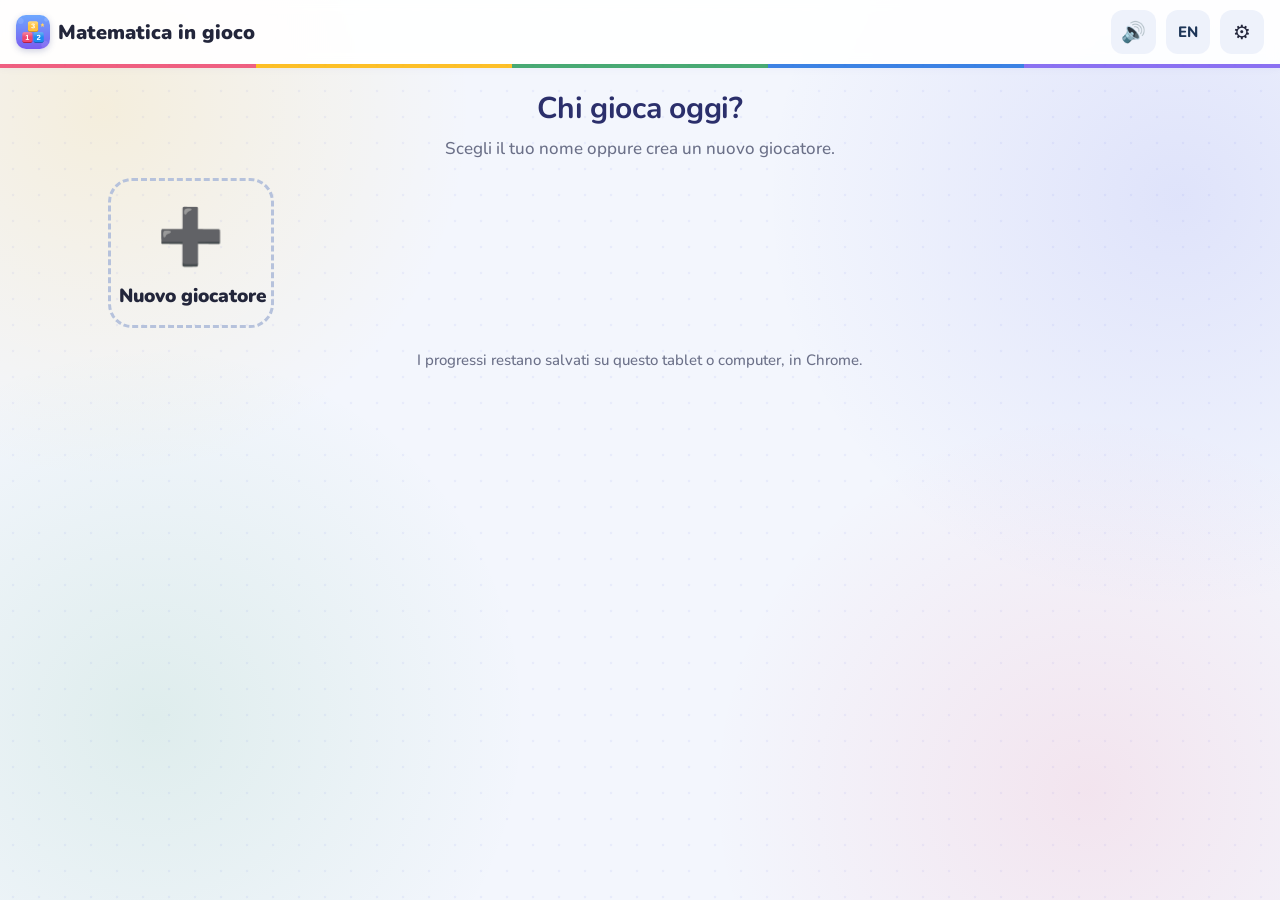
==== commit 47fe7e60: "App installabile (PWA), nuovo stile, dollari nella versione inglese - Si installa come app con icona" ====
--- a/index.html
+++ b/index.html
@@ -1,4 +1,4 @@
-<!doctype html><html lang="it"><head><meta charset="utf-8"><meta name="viewport" content="width=device-width, initial-scale=1"></head><body><title>Matematica in gioco</title>
+<!doctype html><html lang="it"><head><meta charset="utf-8"><meta name="viewport" content="width=device-width, initial-scale=1"><link rel="manifest" href="manifest.webmanifest"><meta name="theme-color" content="#4361ee"><meta name="description" content="Gioco di matematica per la scuola primaria, dalla 1ª alla 5ª."><link rel="icon" type="image/png" sizes="32x32" href="favicon-32.png"><link rel="apple-touch-icon" href="apple-touch-icon.png"><meta name="mobile-web-app-capable" content="yes"><meta name="apple-mobile-web-app-capable" content="yes"><meta name="apple-mobile-web-app-title" content="Matematica"></head><body><title>Matematica in gioco</title>
 <style>:root {
   color-scheme: light;
   --bg: #f4f7fb; --ink: #23263b; --muted: #6b7088; --card: #ffffff; --line: #dfe5ef;
@@ -18,6 +18,7 @@
 .chip { display: inline-flex; align-items: center; gap: 6px; background: #fff7e0; border: 2px solid #ffe08a; padding: 4px 12px; border-radius: 999px; font-weight: 800; }
 .icon-btn { border: 0; background: #eef2fb; border-radius: 12px; min-width: 44px; height: 44px; font-size: 20px; padding: 0 10px; font-weight: 800; }
 .lang-btn { display: inline-grid; place-items: center; text-decoration: none; color: #1d3557; font-size: 15px; }
+.inst-btn { font-size: 15px; background: #e8f7ee; color: #1f7a45; }
 .icon-btn:hover { background: #e2e8f8; }
 .screen { flex: 1; padding: 18px; max-width: 1100px; width: 100%; margin: 0 auto; }
 h1 { font-size: 30px; margin: 6px 0 16px; text-align: center; }
@@ -195,7 +196,7 @@
 
 /* cifre colorate per posizione */
 .nm { font-variant-numeric: tabular-nums; white-space: nowrap; }
-.d-u { color: #e63946; } .d-da { color: #1d6fe0; } .d-h { color: #2a9d5c; } .d-k { color: #8338ec; } .d-mi { color: #f77f00; } .d-g { color: #6d4c41; } .d-dec { color: #0096a8; }
+.d-u { color: #1d6fe0; } .d-da { color: #e63946; } .d-h { color: #2a9d5c; } .d-k { color: #8338ec; } .d-mi { color: #f77f00; } .d-g { color: #6d4c41; } .d-dec { color: #0096a8; }
 .nm [class^="d-"] { font-weight: 900; }
 .sep-k { color: #4a4f63; font-weight: 900; font-size: .95em; margin: 0 .16em; }
 .sep-dec { color: #111; font-weight: 900; font-size: 1.25em; margin: 0 .06em; }
@@ -211,7 +212,7 @@
 .swrap { overflow-x: auto; display: flex; justify-content: center; padding: 4px; }
 .sgrid { --rh: 42px; display: grid; grid-auto-rows: var(--rh); font-size: 28px; font-weight: 900; font-variant-numeric: tabular-nums; }
 .sc { display: grid; place-items: center; color: #1d3557; position: relative; }
-.sc.d-u { color: #e63946; } .sc.d-da { color: #1d6fe0; } .sc.d-h { color: #2a9d5c; } .sc.d-k { color: #8338ec; } .sc.d-mi { color: #f77f00; } .sc.d-g { color: #6d4c41; } .sc.d-dec { color: #0096a8; } .sc.pad { color: #9aa3b5; }
+.sc.d-u { color: #1d6fe0; } .sc.d-da { color: #e63946; } .sc.d-h { color: #2a9d5c; } .sc.d-k { color: #8338ec; } .sc.d-mi { color: #f77f00; } .sc.d-g { color: #6d4c41; } .sc.d-dec { color: #0096a8; } .sc.pad { color: #9aa3b5; }
 .sc.ctop { font-size: 17px; align-items: end; color: #e63946; }
 .sc.carry { color: #e63946; font-size: 17px; }
 .sc.borrow { color: #d00000; font-size: 17px; }
@@ -234,6 +235,18 @@
 @keyframes pop-in { from { transform: scale(1.6); opacity: 0; } }
 .qcol { --cw: 38px; display: flex; justify-content: center; margin: 4px auto 12px; padding: 8px 14px; background: #fffdf3; border: 2px dashed #f2c94c; border-radius: 16px; width: fit-content; max-width: 100%; }
 .handnote { max-width: 520px; margin: -4px auto 12px; text-align: center; font-size: 15px; font-weight: 700; color: #6b4f00; background: #fff6d6; border-radius: 12px; padding: 7px 12px; }
+.guide { max-width: 860px; margin: 0 auto; background: var(--card); border-radius: 24px; padding: 22px 24px; box-shadow: 0 6px 24px rgba(30, 40, 90, .08); }
+.guide h1 { text-align: center; margin: 4px 0 8px; }
+.g-em { text-align: center; font-size: 54px; line-height: 1; }
+.g-intro { font-size: 19px; line-height: 1.55; text-align: center; margin: 6px auto 4px; max-width: 700px; }
+.g-mod { background: #f6f8ff; border-radius: 16px; padding: 14px 16px; margin: 14px 0; }
+.g-mod h2 { display: flex; gap: 8px; align-items: center; margin: 0 0 6px; font-size: 21px; }
+.g-learn { margin: 0 0 10px; font-size: 17px; line-height: 1.45; }
+.g-terms { display: grid; grid-template-columns: minmax(130px, 220px) 1fr; gap: 8px 14px; margin: 0; }
+.g-terms dt { font-weight: 900; color: #3a0ca3; }
+.g-terms dd { margin: 0; font-size: 16px; line-height: 1.45; }
+@media (max-width: 640px) { .g-terms { grid-template-columns: 1fr; gap: 2px; } .g-terms dd { margin-bottom: 8px; } .guide { padding: 16px 14px; } }
+.coin { display: inline-block; width: 1.05em; height: 1.05em; border-radius: 50%; vertical-align: -0.16em; background: radial-gradient(circle at 35% 35%, #ffe680, #f5b800 55%, #c98a00); box-shadow: inset 0 0 0 2px #b07800; margin: 0 .12em; }
 .stag { display: inline-block; background: #3a0ca3; color: #fff; font-size: 13px; font-weight: 800; border-radius: 999px; padding: 1px 9px; margin-right: 4px; vertical-align: 2px; }
 .snote { font-size: 18px; line-height: 1.45; margin: 10px 4px; min-height: 52px; text-align: left; background: #f6f8ff; border-radius: 12px; padding: 10px 12px; }
 .sctl { display: flex; gap: 10px; align-items: center; justify-content: center; flex-wrap: wrap; }
@@ -241,6 +254,44 @@
 .scnt { font-weight: 800; color: var(--muted); }
 .steps-holder { margin-top: 10px; }
 @media (max-width: 640px) { .steps, .qcol { --cw: 30px; } .sgrid { font-size: 22px; --rh: 34px; } }
+
+/* ---------- stile «carino ma non infantile» ----------
+   Font: Nunito, SIL Open Font License 1.1, © The Nunito Project Authors (github.com/googlefonts/nunito) */
+@font-face { font-family: "Nunito"; font-style: normal; font-weight: 500 900; font-display: swap; src: url([data-uri]) format("woff"); }
+:root { --r: 22px; --shadow: 0 8px 22px rgba(60, 70, 140, .13); --pri: #4f5bea; }
+body {
+  background-color: #f3f6fd;
+  background-image:
+    radial-gradient(circle at 8% 12%, rgba(255, 183, 3, .13) 0, transparent 26%),
+    radial-gradient(circle at 92% 22%, rgba(79, 91, 234, .12) 0, transparent 30%),
+    radial-gradient(circle at 85% 88%, rgba(239, 71, 111, .10) 0, transparent 28%),
+    radial-gradient(circle at 12% 80%, rgba(42, 157, 92, .10) 0, transparent 28%),
+    radial-gradient(rgba(79, 91, 234, .07) 1.4px, transparent 1.6px);
+  background-size: auto, auto, auto, auto, 26px 26px;
+  background-attachment: fixed;
+}
+.top { background: rgba(255, 255, 255, .92); backdrop-filter: blur(6px); box-shadow: 0 2px 10px rgba(60, 70, 140, .08); }
+.top::after { content: ""; position: absolute; left: 0; right: 0; bottom: -4px; height: 4px;
+  background: linear-gradient(90deg, #ef476f 0 20%, #ffb703 20% 40%, #2a9d5c 40% 60%, #1d6fe0 60% 80%, #7b5cf0 80%); opacity: .85; }
+.top .logo { width: 34px; height: 34px; border-radius: 10px; flex: none; box-shadow: 0 2px 6px rgba(60, 70, 140, .25); }
+h1 { color: #2b2f6b; letter-spacing: -.01em; }
+.btn { border-radius: 18px; box-shadow: 0 4px 0 #353fc0; }
+.btn:active { box-shadow: 0 1px 0 #353fc0; }
+.player, .world, .module { transition: transform .15s ease, box-shadow .15s ease; }
+.player { border-radius: 24px; }
+.player:hover, .world:hover { transform: translateY(-3px); box-shadow: 0 14px 28px rgba(60, 70, 140, .18); }
+.player:active, .world:active { transform: translateY(0); }
+.player .av { display: inline-grid; place-items: center; width: 82px; height: 82px; border-radius: 50%; background: linear-gradient(145deg, #eef1ff, #fff4dc); margin: 0 auto; }
+.player.new .av { background: transparent; }
+.world { border-radius: 26px; }
+.world::before, .world::after { content: ""; position: absolute; border-radius: 50%; background: rgba(255, 255, 255, .13); pointer-events: none; }
+.world::before { width: 120px; height: 120px; right: -34px; top: -40px; }
+.world::after { width: 54px; height: 54px; left: 62%; top: 46%; background: rgba(255, 255, 255, .08); }
+.world .em { filter: drop-shadow(0 4px 6px rgba(0, 0, 0, .2)); }
+.module { border-radius: 26px; }
+.modal .box { border-radius: 26px; }
+.lvl .dot { box-shadow: 0 5px 0 rgba(0, 0, 0, .16), inset 0 -4px 0 rgba(0, 0, 0, .08), inset 0 3px 0 rgba(255, 255, 255, .25); }
+@media (prefers-reduced-motion: reduce) { .player, .world, .module { transition: none; } .player:hover, .world:hover { transform: none; } }
 </style>
 <div class="app" id="app">
   <header class="top">
@@ -248,6 +299,7 @@
     <div class="title" id="tTitle"></div>
     <span class="chip" id="tCoins" hidden></span>
     <button class="icon-btn" id="tPlayer" type="button" title="Cambia giocatore" hidden></button>
+    <button class="icon-btn inst-btn" id="tInstall" type="button" hidden>📲</button>
     <button class="icon-btn" id="tSound" type="button" aria-label="Suoni">🔊</button>
     <a class="icon-btn lang-btn" href="english.html" title="English version" aria-label="English version">EN</a>
     <button class="icon-btn" id="tSet" type="button" aria-label="Impostazioni">⚙️</button>
@@ -256,6 +308,7 @@
 </div>
 <div class="toast" id="toast" role="status" hidden></div>
 <script>window.LANG = 'it';
+window.PWA = true;
 /* Disegni SVG per gli esercizi: oggetti da contare, blocchi in base 10, linea dei numeri,
    orologio, monete, frazioni, figure, grafici. Tutti restituiscono una stringa SVG. */
 (function (root) {
@@ -305,9 +358,9 @@
   V.base10 = function (h, d, u) {
     const s = 7; let x = 8, b = '';
     for (let i = 0; i < h; i++) { b += `<rect x="${x}" y="8" width="${10 * s}" height="${10 * s}" fill="#95d5b2" stroke="#2a9d5c"/>`; for (let k = 1; k < 10; k++) b += `<line x1="${x + k * s}" y1="8" x2="${x + k * s}" y2="${8 + 10 * s}" stroke="#2a9d5c" stroke-width=".5"/><line x1="${x}" y1="${8 + k * s}" x2="${x + 10 * s}" y2="${8 + k * s}" stroke="#2a9d5c" stroke-width=".5"/>`; x += 10 * s + 8; }
-    for (let i = 0; i < d; i++) { b += `<rect x="${x}" y="8" width="${s}" height="${10 * s}" fill="#8ab8f5" stroke="#1d6fe0"/>`; for (let k = 1; k < 10; k++) b += `<line x1="${x}" y1="${8 + k * s}" x2="${x + s}" y2="${8 + k * s}" stroke="#1d6fe0" stroke-width=".5"/>`; x += s + 5; }
+    for (let i = 0; i < d; i++) { b += `<rect x="${x}" y="8" width="${s}" height="${10 * s}" fill="#f4a3a8" stroke="#e63946"/>`; for (let k = 1; k < 10; k++) b += `<line x1="${x}" y1="${8 + k * s}" x2="${x + s}" y2="${8 + k * s}" stroke="#e63946" stroke-width=".5"/>`; x += s + 5; }
     if (d) x += 4;
-    for (let i = 0; i < u; i++) { b += `<rect x="${x + (i % 3) * (s + 3)}" y="${8 + 10 * s - s - Math.floor(i / 3) * (s + 3)}" width="${s}" height="${s}" fill="#f4a3a8" stroke="#e63946"/>`; }
+    for (let i = 0; i < u; i++) { b += `<rect x="${x + (i % 3) * (s + 3)}" y="${8 + 10 * s - s - Math.floor(i / 3) * (s + 3)}" width="${s}" height="${s}" fill="#8ab8f5" stroke="#1d6fe0"/>`; }
     x += u ? 3 * (s + 3) + 4 : 0;
     return svg(Math.max(60, x + 4), 10 * s + 16, b);
   };
@@ -328,7 +381,7 @@
     return svg(w, 100, b);
   };
   // orologio analogico
-  V.clock = function (h, m) {
+  V.clock = function (h, m, big) {
     const c = 80, r = 70;
     let b = `<circle cx="${c}" cy="${c}" r="${r}" fill="#fff" stroke="#264653" stroke-width="5"/>`;
     for (let i = 0; i < 60; i++) { const a = i * Math.PI / 30, big = i % 5 === 0; b += `<line x1="${c + (r - (big ? 11 : 5)) * Math.sin(a)}" y1="${c - (r - (big ? 11 : 5)) * Math.cos(a)}" x2="${c + (r - 2) * Math.sin(a)}" y2="${c - (r - 2) * Math.cos(a)}" stroke="#264653" stroke-width="${big ? 2.5 : 1}"/>`; }
@@ -336,14 +389,27 @@
     const ah = ((h % 12) + m / 60) * Math.PI / 6, am = m * Math.PI / 30;
     b += `<line x1="${c}" y1="${c}" x2="${c + 38 * Math.sin(ah)}" y2="${c - 38 * Math.cos(ah)}" stroke="#264653" stroke-width="6" stroke-linecap="round"/>`;
     b += `<line x1="${c}" y1="${c}" x2="${c + 56 * Math.sin(am)}" y2="${c - 56 * Math.cos(am)}" stroke="#e76f51" stroke-width="4" stroke-linecap="round"/><circle cx="${c}" cy="${c}" r="5" fill="#264653"/>`;
-    return svg(160, 160, b);
+    return big ? `<svg viewBox="0 0 160 160" width="240" height="240" class="vis" xmlns="http://www.w3.org/2000/svg">${b}</svg>` : svg(160, 160, b);
   };
   // monete e banconote in centesimi
   V.money = function (list) {
+    const en = root.LANG === 'en';
+    const lab = v => v >= 100 ? (en ? '€' + (v / 100) : (v / 100) + ' €') : v + (en ? 'c' : ' cent');
+    // banconote: colori veri dell'euro; monete: rame (1, 2, 5 cent), oro nordico (10, 20, 50 cent), bimetalliche (1 € e 2 €)
+    const NOTE = { 500: '#9fa8a3', 1000: '#e07a7a', 2000: '#6c9bd2', 5000: '#e9a05a', 10000: '#6fb36f', 20000: '#d8b93c', 50000: '#a98ac9' };
     let x = 6, b = '';
     for (const v of list) {
-      if (v >= 500) { const col = { 500: '#9fa8a3', 1000: '#e07a7a', 2000: '#6c9bd2', 5000: '#e9a05a' }[v] || '#999'; b += `<rect x="${x}" y="18" width="78" height="44" rx="4" fill="${col}" stroke="#555"/>` + T(x + 39, 47, root.LANG === 'en' ? '€' + (v / 100) : (v / 100) + ' €', 16, '#fff', 'middle', 800); x += 86; }
-      else { const r = v >= 100 ? 22 : v >= 10 ? 19 : 15; const fill = v >= 100 ? '#d4b44a' : v >= 10 ? '#e6c35c' : '#c9783a'; b += `<circle cx="${x + r}" cy="40" r="${r}" fill="${fill}" stroke="#8a6d1f" stroke-width="2"/>` + T(x + r, 45, v >= 100 ? (root.LANG === 'en' ? '€' + (v / 100) : (v / 100) + '€') : v + 'c', v >= 100 ? 13 : 11, '#3d2b00', 'middle', 800); x += 2 * r + 6; }
+      if (v >= 500) { b += `<rect x="${x}" y="14" width="92" height="52" rx="5" fill="${NOTE[v] || '#999'}" stroke="#555"/><rect x="${x + 5}" y="19" width="82" height="42" rx="3" fill="none" stroke="#fff" stroke-opacity=".6"/>` + T(x + 46, 47, lab(v), 18, '#fff', 'middle', 900); x += 100; }
+      else {
+        const r = v === 200 ? 24 : v === 100 ? 22 : v >= 10 ? 20 : 17;
+        if (v >= 100) {
+          const outer = v === 200 ? '#c8ccd1' : '#e6c35c', inner = v === 200 ? '#e6c35c' : '#c8ccd1';
+          b += `<circle cx="${x + r}" cy="40" r="${r}" fill="${outer}" stroke="#6b5a2a" stroke-width="2"/><circle cx="${x + r}" cy="40" r="${r - 7}" fill="${inner}" stroke="#6b5a2a" stroke-width="1"/>`;
+        } else b += `<circle cx="${x + r}" cy="40" r="${r}" fill="${v >= 10 ? '#e6c35c' : '#c9783a'}" stroke="#8a6d1f" stroke-width="2"/>`;
+        if (v >= 100) b += T(x + r, 45, lab(v), 13, '#2b1d00', 'middle', 900);
+        else b += T(x + r, 42, String(v), v >= 10 ? 15 : 13, '#2b1d00', 'middle', 900) + T(x + r, 52, 'cent', 7, '#2b1d00', 'middle', 700);
+        x += 2 * r + 6;
+      }
     }
     return svg(Math.max(60, x + 4), 80, b);
   };
@@ -415,6 +481,24 @@
     return svg(Math.max(c[0] + L, p[0]) - minx + 20, 140, `<g transform="translate(${-minx + 10} 0)">${b}</g>`);
   };
   // coppie di rette
+  // traslazione, rotazione o simmetria di una figura a forma di L sul reticolo (A = di partenza, B = di arrivo)
+  V.transform = function (kind, o) {
+    const c = 24, W = 13, H = 9, pad = 6;
+    const L = [[0, 0], [1, 0], [1, 2], [2, 2], [2, 3], [0, 3]];
+    const A = L.map(([x, y]) => [o.ax + x, o.ay + y]);
+    let f, extra = '';
+    if (kind === 'trasl') f = ([x, y]) => [x + o.dx, y + o.dy];
+    else if (kind === 'rot') { const P = [o.ax + 4, o.ay + 1]; f = ([x, y]) => [P[0] - (y - P[1]), P[1] + (x - P[0])]; extra = `<circle cx="${pad + P[0] * c}" cy="${pad + P[1] * c}" r="5" fill="#d00000"/>`; }
+    else { const ax = o.ax + 3; f = ([x, y]) => [2 * ax - x, y]; extra = `<line x1="${pad + ax * c}" y1="${pad}" x2="${pad + ax * c}" y2="${pad + H * c}" stroke="#d00000" stroke-width="3" stroke-dasharray="8 6"/>`; }
+    const B = A.map(f);
+    const inA = [o.ax + 0.5, o.ay + 1.5], inB = f(inA); // un punto dentro la figura, per la lettera
+    let g = '';
+    for (let x = 0; x <= W; x++) g += `<line x1="${pad + x * c}" y1="${pad}" x2="${pad + x * c}" y2="${pad + H * c}" stroke="#dde3f0"/>`;
+    for (let y = 0; y <= H; y++) g += `<line x1="${pad}" y1="${pad + y * c}" x2="${pad + W * c}" y2="${pad + y * c}" stroke="#dde3f0"/>`;
+    const poly = (P, fill, stroke) => `<path d="${P.map(([x, y], i) => (i ? 'L' : 'M') + (pad + x * c) + ' ' + (pad + y * c)).join(' ')}Z" fill="${fill}" stroke="${stroke}" stroke-width="3" stroke-linejoin="round"/>`;
+    const lab = (q, t, col) => T(pad + q[0] * c, pad + q[1] * c + 6, t, 17, col, 'middle', 900);
+    return svg(W * c + 2 * pad, H * c + 2 * pad, g + extra + poly(A, '#bde0fe', '#1d6fe0') + poly(B, '#ffd6a5', '#e76f51') + lab(inA, 'A', '#1d3557') + lab(inB, 'B', '#7a3412'));
+  };
   V.lines = function (kind) {
     const s = 'stroke="#3a0ca3" stroke-width="4" stroke-linecap="round"';
     const L = { parallele: `<line x1="10" y1="35" x2="190" y2="25" ${s}/><line x1="10" y1="85" x2="190" y2="75" ${s}/>`, perpendicolari: `<line x1="10" y1="60" x2="190" y2="60" ${s}/><line x1="100" y1="5" x2="100" y2="115" ${s}/>`, incidenti: `<line x1="10" y1="20" x2="190" y2="100" ${s}/><line x1="20" y1="105" x2="180" y2="35" ${s}/>` };
@@ -489,7 +573,7 @@
     const sa = String(a), sb = String(b), n = Math.max(sa.length, sb.length) + 1, cw = 26, w = (n + 1) * cw + 10;
     let s = '';
     // cifre colorate per posizione (unità rosso, decine blu, centinaia verde, migliaia viola)
-    const PC = ['#e63946', '#1d6fe0', '#2a9d5c', '#8338ec', '#8338ec', '#8338ec', '#f77f00'];
+    const PC = ['#1d6fe0', '#e63946', '#2a9d5c', '#8338ec', '#8338ec', '#8338ec', '#f77f00'];
     const row = (str, y) => { const off = n - str.length; for (let i = 0; i < str.length; i++) s += T(14 + (off + i + 1) * cw, y, str[i], 26, PC[str.length - 1 - i] || '#6d4c41', 'middle', 800); };
     row(sa, 34); row(sb, 70); s += T(18, 70, op, 26, '#e63946', 'middle', 700);
     s += `<line x1="8" y1="82" x2="${w - 4}" y2="82" stroke="#1d3557" stroke-width="3"/>`;
@@ -641,7 +725,7 @@
       lv('add3', 'Addizioni in colonna', 'Unità con unità, decine con decine, centinaia con centinaia. Non dimenticare i riporti!', () => { const a = R(100, 600), b = R(100, 999 - a); return num(`${a} + ${b} = ?`, a + b, { calc: { op: '+', a, b }, x: `${a} + ${b} = ${a + b}` }); }),
       lv('sot3', 'Sottrazioni in colonna', 'Se la cifra in alto è più piccola, chiedi un prestito alla cifra a sinistra.', () => { const a = R(200, 999), b = R(100, a - 1); return num(`${a} − ${b} = ?`, a - b, { calc: { op: '−', a, b }, x: `${a} − ${b} = ${a - b}. Prova: ${a - b} + ${b} = ${a}` }); }),
       lv('mul1', 'Moltiplicare per una cifra', '124 × 3: 4 × 3 = 12 (scrivo 2, riporto 1), 2 × 3 + 1 = 7, 1 × 3 = 3 → 372.', () => { const a = R(12, 249), b = R(2, 4); return num(`${a} × ${b} = ?`, a * b, { calc: { op: '×', a, b }, x: `${a} × ${b} = ${a * b}` }); }),
-      lv('per10', '× 10, 100, 1000', 'Moltiplicare per 10 aggiunge uno zero, per 100 due zeri, per 1000 tre zeri: 7 × 100 = 700.', () => { const a = R(1, 99), m = pick([10, 100, 1000]); return Math.random() < 0.7 || a % 10 ? num(`${a} × ${F(m)} = ?`, a * m, { x: `Aggiungi ${m === 10 ? 'uno zero' : String(m).length - 1 + ' zeri'}: ${F(a * m)}` }) : num(`${F(a * 10)} : 10 = ?`, a, { x: `Dividere per 10 toglie uno zero: ${a}` }); }),
+      lv('per10', '× 10, 100, 1000', 'Moltiplicare un numero intero per 10 aggiunge uno zero, per 100 due zeri, per 1.000 tre zeri: 7 × 100 = 700.', () => { const a = R(1, 99), m = pick([10, 100, 1000]); return Math.random() < 0.7 || a % 10 ? num(`${a} × ${F(m)} = ?`, a * m, { x: `Aggiungi ${m === 10 ? 'uno zero' : String(m).length - 1 + ' zeri'}: ${F(a * m)}` }) : num(`${F(a * 10)} : 10 = ?`, a, { x: `Dividere per 10 toglie uno zero: ${a}` }); }),
       lv('divr', 'Divisione con il resto', '17 : 5 = 3 con resto 2, perché 5 × 3 = 15 e 17 − 15 = 2. Il resto è sempre minore del divisore.', () => { const d = R(2, 9), q = R(2, 10), r = R(0, d - 1), a = d * q + r; return { t: `${a} : ${d} = ?`, k: 'multi', calc: { op: ':', a, b: d }, f: [{ l: 'quoziente', a: q }, { l: 'resto', a: r }], x: `${d} × ${q} = ${d * q}; ${a} − ${d * q} = ${r}. Quindi ${q} con resto ${r}.` }; }),
     ]),
     mod('c3fr', 'Frazioni e decimali', '🍕', [
@@ -700,6 +784,7 @@
       lv('poligoni', 'I poligoni', 'Triangolo 3 lati, quadrilatero 4, pentagono 5, esagono 6, ettagono 7, ottagono 8.', () => { const P = [['triangolo', 3], ['quadrilatero', 4], ['pentagono', 5], ['esagono', 6], ['ettagono', 7], ['ottagono', 8]]; const [nm, n] = pick(P); const pts = []; for (let i = 0; i < n; i++) pts.push([Math.cos(i * 2 * Math.PI / n + 0.3) * 10, Math.sin(i * 2 * Math.PI / n + 0.3) * 10]); return Math.random() < 0.5 ? num(`Quanti lati ha un <b>${nm}</b>?`, n, { x: `${/^[aeiou]/.test(nm) ? 'L\'' : 'Il '}${nm} ha ${n} lati.` }) : choice('Come si chiama questo poligono?', nm, P.map(p => p[0]), { v: V.polygon(pts, [], { fill: '#ffd6a5' }), x: `Ha ${n} lati: è un ${nm}.` }); }),
       lv('perim4', 'Perimetro di quadrato e rettangolo', 'Quadrato: P = lato × 4. Rettangolo: P = (base + altezza) × 2.', () => { if (Math.random() < 0.5) { const l = R(3, 25); return Math.random() < 0.6 ? num(`Il lato di un quadrato misura ${l} cm. Quanto misura il perimetro?`, 4 * l, { v: V.polygon([[0, 0], [1, 0], [1, 1], [0, 1]], [l + ' cm']), unit: 'cm', x: `${l} × 4 = ${4 * l} cm` }) : num(`Il perimetro di un quadrato è ${4 * l} cm. Quanto misura il lato?`, l, { unit: 'cm', x: `${4 * l} : 4 = ${l} cm` }); } const b = R(5, 30), h = R(2, b - 1); return num(`Un rettangolo ha base ${b} cm e altezza ${h} cm. Quanto misura il perimetro?`, 2 * (b + h), { v: V.polygon([[0, 0], [b, 0], [b, h], [0, h]], [b + ' cm', h + ' cm']), unit: 'cm', x: `(${b} + ${h}) × 2 = ${2 * (b + h)} cm` }); }),
       lv('area4', 'Area di quadrato e rettangolo', 'L\'area è la superficie dentro la figura. Rettangolo: A = base × altezza. Quadrato: A = lato × lato. Si misura in cm² (quadretti).', () => { const b = R(2, 9), h = R(2, 7); if (Math.random() < 0.4) return num('Quanti quadretti misura l\'area della figura?', b * h, { v: V.gridShape(b, h), unit: 'quadretti', x: `${b} × ${h} = ${b * h} quadretti` }); const B = R(4, 20), H = R(2, 15); return num(`Un rettangolo ha base ${B} cm e altezza ${H} cm. Quanto misura l'area?`, B * H, { unit: 'cm²', x: `${B} × ${H} = ${B * H} cm²` }); }),
+      lv('isometrie', 'Traslazioni, rotazioni e simmetrie', 'Una figura si può spostare senza cambiare forma e grandezza. Con la <b>traslazione</b> scivola in linea retta; con la <b>rotazione</b> gira intorno a un punto; con la <b>simmetria</b> (ribaltamento) si capovolge rispetto a una retta, come allo specchio.', () => { const ax = R(1, 2), ay = R(4, 5); if (Math.random() < 0.65) { const k = pick(['trasl', 'rot', 'simm']); const o = { ax, ay, dx: R(4, 7), dy: R(-2, 1) }; const N = { trasl: 'traslazione', rot: 'rotazione', simm: 'simmetria (ribaltamento)' }; const X = { trasl: 'La figura è scivolata in linea retta senza girarsi: è una traslazione.', rot: 'La figura ha girato di un quarto di giro intorno al punto rosso: è una rotazione.', simm: 'La figura si è capovolta rispetto alla retta tratteggiata, come allo specchio: è una simmetria.' }; return choice('Quale movimento porta la figura A nella figura B?', N[k], Object.values(N), { keep: true, v: V.transform(k, o), x: X[k] }); } const dx = R(4, 7), dy = R(-2, 1); return num('La figura A è stata traslata nella figura B. Di quanti quadretti verso destra?', dx, { v: V.transform('trasl', { ax, ay, dx, dy }), unit: 'quadretti', x: `Ogni vertice si è spostato di ${dx} quadretti verso destra${dy ? ' e di ' + Math.abs(dy) + (Math.abs(dy) === 1 ? ' quadretto' : ' quadretti') + (dy < 0 ? ' verso l\'alto' : ' verso il basso') : ''}.` }); }, 'palloncini'),
     ]),
     mod('c4dt', 'Statistica', '📈', [
       lv('media', 'Media e moda', 'La <b>media</b> si trova sommando i valori e dividendo per quanti sono. La <b>moda</b> è il valore che compare più volte.', () => { if (Math.random() < 0.6) { const n = R(3, 5), m = R(4, 9); let v = []; for (let i = 0; i < n - 1; i++) v.push(R(1, 10)); const last = m * n - v.reduce((s, x) => s + x, 0); if (last < 0 || last > 15) { v = Array(n).fill(m); } else v.push(last); v = shuffle(v); return num(`Voti: ${v.join(', ')}. Qual è la media?`, m, { x: `(${v.join(' + ')}) : ${n} = ${m * n} : ${n} = ${m}` }); } const mo = R(1, 9); const v = shuffle([mo, mo, mo, ...near(mo, 4, 3, 1)]); return num(`Valori: ${v.join(', ')}. Qual è la moda?`, mo, { x: `Il ${mo} compare 3 volte.` }); }),
@@ -712,7 +797,7 @@
       lv('milioni', 'Milioni e miliardi', 'Le classi: unità, migliaia, milioni, miliardi. 3.250.000 = tre milioni duecentocinquantamila.', () => { const n = R(1, 999) * 1000000 + R(0, 999) * 1000 + R(0, 999); const s = String(n); const nomi = { 6: 'unità di milioni', 7: 'decine di milioni', 8: 'centinaia di milioni', 3: 'unità di migliaia', 4: 'decine di migliaia', 5: 'centinaia di migliaia' }; const keys = Object.keys(nomi).map(Number).filter(k => k < s.length); const i = pick(keys); return num(`Nel numero <b>${F(n)}</b> qual è la cifra delle <b>${nomi[i]}</b>?`, +s[s.length - 1 - i], { x: `Contando le classi da destra: ${nomi[i]} = ${s[s.length - 1 - i]}.` }); }),
       lv('relativi', 'I numeri relativi', 'Sotto lo zero ci sono i numeri negativi: −5 è più freddo di −2. Da −3 salendo di 5 si arriva a +2.', () => { const t = R(-15, 20), d = R(2, 12), up = Math.random() < 0.5; const r = up ? t + d : t - d; return num(`Il termometro segna ${t > 0 ? '+' : t < 0 ? '−' : ''}${Math.abs(t)}°. La temperatura ${up ? 'sale' : 'scende'} di ${d}°. Che temperatura segna? (usa il tasto ± per i negativi)`, r, { v: V.thermo(t), unit: '°', x: `${t < 0 ? '−' + -t : t}° ${up ? '+' : '−'} ${d}° = ${r < 0 ? '−' + -r : r}°` }); }),
       lv('potenze', 'Le potenze', '2³ = 2 × 2 × 2 = 8: la base si moltiplica per sé stessa tante volte quanto dice l\'esponente. 10⁴ = 10.000.', () => { const b = R(2, 10), e = b === 10 ? R(2, 6) : R(2, b <= 3 ? 5 : 3); const sup = ['⁰', '¹', '²', '³', '⁴', '⁵', '⁶'][e]; return num(`${b}${sup} = ?`, Math.pow(b, e), { x: `${Array(e).fill(b).join(' × ')} = ${F(Math.pow(b, e))}` }); }),
-      lv('romani', 'I numeri romani', 'I = 1, V = 5, X = 10, L = 50, C = 100, D = 500, M = 1000. Un simbolo più piccolo prima di uno più grande si sottrae: IV = 4, XC = 90.', () => { const n = R(1, 2026); return Math.random() < 0.6 ? num(`Quanto vale <b>${romano(n)}</b>?`, n, { x: `${romano(n)} = ${n}` }) : choice(`Come si scrive ${n} in numeri romani?`, romano(n), [romano(n + 1), romano(Math.max(1, n - 10)), romano(n + 50)], { x: `${n} = ${romano(n)}` }); }),
+      lv('romani', 'I numeri romani', 'I = 1, V = 5, X = 10, L = 50, C = 100, D = 500, M = 1000. I simboli si sommano (VI = 6), ma I, X e C scritti prima di un simbolo più grande si sottraggono: IV = 4, IX = 9, XL = 40, XC = 90, CD = 400, CM = 900. Lo stesso simbolo si ripete al massimo tre volte.', () => { const n = R(1, 2026); return Math.random() < 0.6 ? num(`Quanto vale <b>${romano(n)}</b>?`, n, { x: `${romano(n)} = ${n}` }) : choice(`Come si scrive ${n} in numeri romani?`, romano(n), [romano(n + 1), romano(Math.max(1, n - 10)), romano(n + 50)], { x: `${n} = ${romano(n)}` }); }),
       lv('divis', 'Criteri di divisibilità', 'Per 2: ultima cifra pari. Per 3: la somma delle cifre è divisibile per 3. Per 5: finisce con 0 o 5. Per 9: la somma delle cifre è divisibile per 9. Per 10: finisce con 0.', () => { const d = pick([2, 3, 5, 9, 10]); let n; if (Math.random() < 0.5) n = d * R(12, 300); else { do { n = R(100, 3000); } while (n % d === 0); } const yes = n % d === 0; const sum = String(n).split('').reduce((s, c) => s + +c, 0); return choice(`${F(n)} è divisibile per ${d}?`, yes ? 'sì' : 'no', [yes ? 'no' : 'sì'], { keep: true, x: d === 3 || d === 9 ? `Somma delle cifre: ${sum}; ${sum} ${sum % d ? 'non ' : ''}è divisibile per ${d}.` : `Guarda l'ultima cifra (${n % 10}): ${yes ? 'sì' : 'no'}.` }); }, 'palloncini'),
       lv('primi', 'Numeri primi', 'Un numero è <b>primo</b> se si può dividere solo per 1 e per sé stesso: 2, 3, 5, 7, 11, 13… Il numero 1 non è primo.', () => { const primes = [2, 3, 5, 7, 11, 13, 17, 19, 23, 29, 31, 37, 41, 43, 47, 53, 59, 61, 67, 71, 73, 79, 83, 89, 97]; const p = pick(primes); const comp = []; for (let k = 4; k < 100; k++) if (!primes.includes(k)) comp.push(k); return choice('Quale di questi numeri è primo?', p, shuffle(comp).slice(0, 3), { x: `${p} si divide solo per 1 e per ${p}.` }); }, 'palloncini'),
     ]),
@@ -786,6 +871,71 @@
     lv('divquoz', 'Divisioni con il quoziente decimale', 'Quando c\'è un resto puoi continuare: metti la virgola nel quoziente e aggiungi uno zero al resto. 12 : 5 = 2,4.', () => { const d = pick([2, 4, 5, 8, 20, 25]); let a; do { a = R(d + 1, d * 40); } while (a % d === 0); const q1000 = a * 1000 / d; return num(`${F(a)} : ${d} = ?`, a / d, { calc: { op: ':', a, b: d, maxDec: 3 }, x: `${F(a)} : ${d} = ${Math.floor(a / d)} con resto ${a % d}; continuando con la virgola: ${D(q1000, 3)}` }); }),
     lv('quadre', 'Espressioni con le parentesi quadre', 'Prima le tonde ( ), poi le quadre [ ]. Dentro ogni parentesi: prima × e :, poi + e −.', () => { const a = R(2, 12), b = R(2, 12), c = R(2, 6), e = pick([2, 3, 4, 5]); let d; const inner = (a + b) * c; const cand = []; for (let x = 1; x < inner; x++) if ((inner - x) % e === 0) cand.push(x); d = pick(cand.length ? cand : [0]); return num(`[(${a} + ${b}) × ${c} − ${d}] : ${e} = ?`, (inner - d) / e, { x: `(${a} + ${b}) = ${a + b}; × ${c} = ${inner}; − ${d} = ${inner - d}; : ${e} = ${(inner - d) / e}` }); }),
   ]));
+  /* ============ CONTARE, OROLOGIO E CALENDARIO, EURO (nelle classi giuste) ============ */
+  const GIORNI = ['lunedì', 'martedì', 'mercoledì', 'giovedì', 'venerdì', 'sabato', 'domenica'];
+  const MESI = ['gennaio', 'febbraio', 'marzo', 'aprile', 'maggio', 'giugno', 'luglio', 'agosto', 'settembre', 'ottobre', 'novembre', 'dicembre'];
+  const GG = ['31', '28 o 29', '31', '30', '31', '30', '31', '31', '30', '31', '30', '31'];
+  const PARTI = ['la mattina', 'il pomeriggio', 'la sera', 'la notte'];
+  const ORA = x => (x === 1 ? 'l\'una' : 'le ' + x);
+  const cap1 = t => t.charAt(0).toUpperCase() + t.slice(1);
+  const EURO = c => F(Math.floor(c / 100)) + (c % 100 ? ',' + String(c % 100).padStart(2, '0') : '') + ' €';
+  const VALORE = v => v >= 100 ? (v / 100) + ' €' : v === 1 ? '1 centesimo' : v + ' centesimi';
+  // sequenza di 5 numeri a salti, con una casella vuota
+  function seqQ(st, step, back, label) {
+    const seq = [0, 1, 2, 3, 4].map(k => back ? st - k * step : st + k * step); const i = R(1, 4);
+    return num(`Completa contando ${back ? 'indietro' : 'avanti'}${label}: ${seq.map((v, k) => k === i ? '☐' : F(v)).join(', ')}`, seq[i], { x: `Ogni volta si ${back ? 'toglie' : 'aggiunge'} ${F(step)}: ${seq.map(F).join(', ')}.` });
+  }
+  // classe 1
+  M_(1, 'c1n').levels.splice(1, 0,
+    lv('contaav', 'Contare avanti e indietro', 'Contando <b>avanti</b> ogni numero è 1 in più: 5, 6, 7… Contando <b>indietro</b> ogni numero è 1 in meno: 7, 6, 5…', () => { const back = Math.random() < 0.5; return seqQ(back ? R(5, 20) : R(0, 16), 1, back, ''); }),
+  );
+  W_(1).modules.push(mod('c1tm', 'Il tempo e i soldi', '📅', [
+    lv('settimana', 'I giorni e le parti del giorno', 'La settimana ha 7 giorni: lunedì, martedì, mercoledì, giovedì, venerdì, sabato, domenica. Il giorno si divide in mattina, pomeriggio, sera e notte. <b>Ieri</b> è il giorno prima di oggi, <b>domani</b> il giorno dopo.', () => { const r = Math.random(); if (r < 0.4) { const d = R(0, 6), a = (d + 1) % 7; return choice(`Che giorno viene dopo <b>${GIORNI[d]}</b>?`, GIORNI[a], shuffle(GIORNI.filter((_, k) => k !== a)), { x: `I giorni in ordine sono: ${GIORNI.join(', ')}. Dopo ${GIORNI[d]} viene ${GIORNI[a]}.` }); } if (r < 0.75) { const d = R(0, 6), ieri = Math.random() < 0.5, a = (d + (ieri ? 6 : 1)) % 7; return choice(`Se oggi è <b>${GIORNI[d]}</b>, ${ieri ? 'ieri era' : 'domani sarà'}…`, GIORNI[a], shuffle(GIORNI.filter((_, k) => k !== a)), { x: `${ieri ? 'Ieri è il giorno prima di oggi' : 'Domani è il giorno dopo oggi'}: ${GIORNI[a]}.` }); } const p = R(0, 3), a = (p + 1) % 4; return choice(`Che cosa viene dopo <b>${PARTI[p]}</b>?`, PARTI[a], PARTI.filter((_, k) => k !== a), { x: `Le parti del giorno in ordine sono: la mattina, il pomeriggio, la sera, la notte (e poi di nuovo la mattina). Dopo ${PARTI[p]} viene ${PARTI[a]}.` }); }, 'palloncini'),
+    lv('euro1', 'Monete e banconote', 'Gli euro sono i nostri soldi. Le <b>monete</b> sono di metallo (1 €, 2 €), le <b>banconote</b> sono di carta (5 €, 10 €, 20 €…). Per sapere quanti soldi ci sono, si somma il valore di ognuna.', () => { const items = [100, 200, 500, 1000, 2000]; if (Math.random() < 0.5) { const v = pick(items); return choice(`Quanto vale ${v >= 500 ? 'questa banconota' : 'questa moneta'}?`, VALORE(v), items.filter(x => x !== v).map(VALORE), { v: V.money([v]), x: `È ${v >= 500 ? 'una banconota' : 'una moneta'} da ${v / 100} €.` }); } let list = [], tot = 0; const n = R(2, 3); for (let i = 0; i < n; i++) { const ok = items.filter(x => tot + x <= 2000); if (!ok.length) break; const v = pick(ok); list.push(v); tot += v; } list.sort((a, b) => b - a); return num('Quanti euro ci sono in tutto?', tot / 100, { v: V.money(list), unit: '€', x: `${list.map(v => v / 100).join(' + ')} = ${tot / 100} €` }); }),
+  ]));
+  // classe 2
+  M_(2, 'c2n').levels.push(
+    lv('containd', 'Contare all\'indietro a salti', 'Contando all\'indietro a salti si toglie sempre lo stesso numero: 50, 48, 46… (salti di 2), 100, 90, 80… (salti di 10).', () => { const s = pick([2, 5, 10]); return seqQ(R(4 * s, 100), s, true, ` di ${s} in ${s}`); }),
+  );
+  M_(2, 'c2mis').levels.splice(1, 0,
+    lv('quarti', 'Le ore e i quarti d\'ora', 'Un quarto d\'ora sono 15 minuti. Lancetta lunga sul 12: ora esatta; sul 3: «e un quarto»; sul 6: «e mezza»; sul 9: «meno un quarto», cioè manca un quarto d\'ora all\'ora dopo.', () => { const h = R(1, 12), q = R(0, 3), h2 = h % 12 + 1; const nomi = [ORA(h), ORA(h) + ' e un quarto', ORA(h) + ' e mezza', ORA(h2) + ' meno un quarto']; const pos = ['sul 12', 'sul 3', 'sul 6', 'sul 9']; return choice('Che ore sono?', nomi[q], nomi.filter((_, k) => k !== q), { v: V.clock(h, q * 15), x: `La lancetta lunga è ${pos[q]}${q === 3 ? ` e la corta è quasi arrivata al ${h2}` : ''}: ${nomi[q]}.` }); }, 'palloncini'),
+    lv('mesi', 'I mesi dell\'anno', 'L\'anno ha 12 mesi: gennaio, febbraio, marzo, aprile, maggio, giugno, luglio, agosto, settembre, ottobre, novembre, dicembre. Aprile, giugno, settembre e novembre hanno 30 giorni; febbraio ne ha 28 (29 negli anni bisestili); tutti gli altri 31.', () => { const m = R(0, 11); if (Math.random() < 0.5) { const a = (m + 1) % 12; return choice(`Che mese viene dopo <b>${MESI[m]}</b>?`, MESI[a], shuffle(MESI.filter((_, k) => k !== a)), { x: `Dopo ${MESI[m]} viene ${MESI[a]}.` }); } return choice(`Quanti giorni ha il mese di <b>${MESI[m]}</b>?`, GG[m], ['30', '31', '28 o 29'], { keep: true, x: m === 1 ? 'Febbraio ha 28 giorni, 29 negli anni bisestili.' : `${MESI[m].charAt(0).toUpperCase() + MESI[m].slice(1)} ha ${GG[m]} giorni.` }); }, 'palloncini'),
+  );
+  M_(2, 'c2mis').levels.push(
+    lv('cent', 'Euro e centesimi', '1 euro vale 100 centesimi. Le monete da 1, 2 e 5 centesimi sono color rame, quelle da 10, 20 e 50 centesimi color oro; le monete da 1 € e 2 € hanno due colori.', () => { if (Math.random() < 0.5) { const C = [1, 2, 5, 10, 20, 50, 100, 200]; const v = pick(C); return choice('Quanto vale questa moneta?', VALORE(v), shuffle(C.filter(x => x !== v)).map(VALORE), { v: V.money([v]), x: `È la moneta da ${VALORE(v)}.` }); } let list = [], tot = 0; const n = R(2, 4); for (let i = 0; i < n; i++) { const v = pick([1, 2, 5, 10, 20, 50].filter(x => tot + x < 100)); list.push(v); tot += v; } list.sort((a, b) => b - a); return num('Quanti centesimi ci sono in tutto?', tot, { v: V.money(list), unit: 'cent', x: `${list.join(' + ')} = ${tot} centesimi` }); }),
+  );
+  // classe 3
+  M_(3, 'c3n').levels.push(
+    lv('salti3', 'Contare a salti fino a 1.000', 'Si può contare a salti di 10, 25, 50 o 100, avanti e indietro: 250, 300, 350… oppure 900, 800, 700…', () => { const s = pick([10, 25, 50, 100]), back = Math.random() < 0.5; const st = back ? R(4, 1000 / s) * s : R(0, (1000 - 4 * s) / s) * s; return seqQ(st, s, back, ` di ${s} in ${s}`); }),
+  );
+  M_(3, 'c3mis').levels.push(
+    lv('ore24', 'Le 24 ore', 'Il giorno ha 24 ore. Dopo mezzogiorno (le 12) si continua a contare: l\'una del pomeriggio sono le 13, le 3 del pomeriggio le 15, le 8 di sera le 20. Per tornare indietro si toglie 12.', () => { const h = R(1, 11), quando = h <= 5 ? 'del pomeriggio' : 'di sera'; if (Math.random() < 0.5) return num(`Sono ${ORA(h)} ${quando}. Con l'orologio da 24 ore sono le…?`, h + 12, { x: `${h} + 12 = ${h + 12}: sono le ${h + 12}.` }); return num(`Con l'orologio da 24 ore sono le ${h + 12}. Che ora è ${quando}?`, h, { x: `${h + 12} − 12 = ${h}: ${h === 1 ? 'è l\'una' : 'sono le ' + h} ${quando}.` }); }),
+    lv('durata', 'Quanto tempo passa?', 'Per sapere quanto dura qualcosa, conta i minuti dall\'inizio alla fine. Conviene arrivare prima all\'ora esatta: dalle 4:40 alle 5:00 passano 20 minuti, poi si aggiunge il resto.', () => { const h = R(1, 10), m = R(0, 11) * 5, d = R(2, 23) * 5; const tot = h * 60 + m + d, h2 = Math.floor(tot / 60), m2 = tot % 60; const hh = (a, b) => `${a}:${String(b).padStart(2, '0')}`, alle = (a, b) => (a === 1 ? 'all\'' : 'alle ') + hh(a, b), dalle = (a, b) => (a === 1 ? 'dall\'' : 'dalle ') + hh(a, b); const x = h2 === h ? `${cap1(dalle(h, m))} ${alle(h2, m2)} passano ${m2} − ${m} = ${d} minuti.` : `${cap1(dalle(h, m))} ${alle(h + 1, 0)} passano ${60 - m} minuti${h2 > h + 1 ? `, poi un'altra ora (60 minuti)` : ''}${m2 ? `, poi altri ${m2} minuti` : ''}: ${d} minuti in tutto.`; return num(`Il cartone animato inizia ${alle(h, m)} e finisce ${alle(h2, m2)}. Quanti minuti dura?`, d, { v: V.clock(h, m) + V.clock(h2, m2), unit: 'minuti', x }); }),
+    lv('resto', 'Pagare e ricevere il resto', 'Il <b>resto</b> è quello che ti restituiscono quando paghi con più soldi del prezzo: resto = soldi dati − prezzo. Se un libro costa 3,40 € e paghi con 5 €, il resto è 1,60 €.', () => { const price = R(11, 189) * 10; const pay = [500, 1000, 2000].find(v => v > price); const r = pay - price; return num(`Compri un quaderno che costa ${EURO(price)} e paghi con una banconota da ${pay / 100} €. Quanto ti danno di resto?`, r / 100, { v: V.money([pay]), unit: '€', x: `${EURO(pay)} − ${EURO(price)} = ${EURO(r)}` }); }),
+  );
+  // classe 4
+  M_(4, 'c4mis').levels.push(
+    lv('tempo4', 'Misure di tempo', '1 minuto = 60 secondi; 1 ora = 60 minuti; 1 giorno = 24 ore; 1 settimana = 7 giorni; 1 anno = 12 mesi.', () => { const k = pick(['hm', 'ms', 'gh', 'sg']); if (k === 'hm') { const h = R(1, 5), m = R(1, 11) * 5; return num(`${h} ${h === 1 ? 'ora' : 'ore'} e ${m} minuti = ? minuti`, h * 60 + m, { unit: 'minuti', x: `${h} × 60 = ${h * 60}; ${h * 60} + ${m} = ${h * 60 + m} minuti` }); } if (k === 'ms') { const m = R(2, 10); return num(`${m} minuti = ? secondi`, m * 60, { unit: 'secondi', x: `${m} × 60 = ${m * 60} secondi` }); } if (k === 'gh') { const g = R(2, 7); return num(`${g} giorni = ? ore`, g * 24, { unit: 'ore', x: `${g} × 24 = ${g * 24} ore` }); } const s = R(2, 9); return num(`${s} settimane = ? giorni`, s * 7, { unit: 'giorni', x: `${s} × 7 = ${s * 7} giorni` }); }),
+  );
+  /* ============ RIPASSO DI OROLOGIO E SOLDI IN 4ª E 5ª (per tenere attive le abilità) ============ */
+  const HM = (h, m) => `${h}:${String(m).padStart(2, '0')}`;
+  const ORE_MIN = min => { const h = Math.floor(min / 60), m = min % 60; return (h ? `${h} ${h === 1 ? 'ora' : 'ore'}` : '') + (h && m ? ' e ' : '') + (m ? `${m} minuti` : ''); };
+  // spiegazione di una durata: fino all'ora successiva, le ore intere, i minuti che restano
+  function spiegaDurata(H, M, d) {
+    const fine = H * 60 + M + d, H2 = Math.floor(fine / 60), M2 = fine % 60; const p = [];
+    if (M) p.push(`dalle ${HM(H, M)} alle ${HM(H + 1, 0)} passano ${60 - M} minuti`);
+    const da = M ? H + 1 : H; if (H2 > da) p.push(`dalle ${HM(da, 0)} alle ${HM(H2, 0)} ${H2 - da === 1 ? 'passa 1 ora' : 'passano ' + (H2 - da) + ' ore'}`);
+    if (M2) p.push(`dalle ${HM(H2, 0)} alle ${HM(H2, M2)} passano ${M2} minuti`);
+    return p.join('; ') + `: in tutto ${ORE_MIN(d)}.`;
+  }
+  M_(4, 'c4mis').levels.push(
+    lv('orologio4', 'Orologio al minuto e orari', 'Sulla lancetta lunga ogni numero vale 5 minuti e ogni tacchetta piccola 1 minuto. Per calcolare quanto dura un viaggio, arriva prima all\'ora esatta, poi conta le ore intere e infine i minuti che restano.', () => { if (Math.random() < 0.5) { const h = R(1, 12); let m; do { m = R(1, 59); } while (m % 5 === 0); return { t: 'Che ore sono? (ore e minuti)', k: 'multi', v: V.clock(h, m, true), f: [{ l: 'ore', a: h }, { l: 'minuti', a: m }], x: `La lancetta corta ha passato ${[1, 8, 11].includes(h) ? 'l\'' : 'il '}${h}; la lunga è ${m % 5} ${m % 5 === 1 ? 'tacchetta' : 'tacchette'} dopo ${m >= 5 ? 'i ' + Math.floor(m / 5) * 5 + ' minuti' : 'il 12'}: ${m} minuti. ${h === 1 ? 'È l\'una' : 'Sono le ' + h} e ${m} (${HM(h, m)}).` }; } const H = R(7, 18), M = R(0, 11) * 5, d = R(13, 40) * 5, fine = H * 60 + M + d; return { t: `Il treno parte alle ${HM(H, M)} e arriva alle ${HM(Math.floor(fine / 60), fine % 60)}. Quanto dura il viaggio?`, k: 'multi', f: [{ l: 'ore', a: Math.floor(d / 60) }, { l: 'minuti', a: d % 60 }], x: spiegaDurata(H, M, d).replace(/^d/, 'D') }; }),
+    lv('soldi4', 'La spesa e il resto', 'Per sapere quanto spendi, somma i prezzi in colonna, virgola sotto virgola. Il resto è: soldi dati − spesa.', () => { const COSE = ['un astuccio', 'una gomma', 'un quaderno', 'un righello', 'una colla', 'un pennarello', 'un libro']; const n = R(2, 3), cose = shuffle(COSE).slice(0, n), prezzi = cose.map(() => R(3, 120) * 5); const tot = prezzi.reduce((s, v) => s + v, 0); const el = cose.map((c, i) => `${c} a ${EURO(prezzi[i])}`), lista = el.slice(0, -1).join(', ') + ' e ' + el[el.length - 1]; const somma = `${prezzi.map(EURO).join(' + ')} = ${EURO(tot)}`; if (Math.random() < 0.5) return num(`Compri ${lista}. Quanto spendi in tutto?`, tot / 100, { unit: '€', x: somma }); const pay = [500, 1000, 2000, 5000].find(v => v > tot); return num(`Compri ${lista}. Paghi con una banconota da ${pay / 100} €. Quanto ti danno di resto?`, (pay - tot) / 100, { unit: '€', v: V.money([pay]), x: `${somma}; ${EURO(pay)} − ${EURO(tot)} = ${EURO(pay - tot)}` }); }),
+  );
+  M_(5, 'c5mis').levels.push(
+    lv('orologio5', 'Orari e durate', 'Per trovare l\'orario di arrivo si aggiunge la durata all\'orario di partenza: prima le ore, poi i minuti. Se i minuti superano 60, si forma un\'altra ora: 60 minuti = 1 ora.', () => { if (Math.random() < 0.55) { const H = R(6, 15), M = R(0, 11) * 5, dh = R(1, 4), dm = R(1, 11) * 5; const fine = H * 60 + M + dh * 60 + dm, H2 = Math.floor(fine / 60), M2 = fine % 60; return { t: `Una gita parte alle ${HM(H, M)} e dura ${ORE_MIN(dh * 60 + dm)}. A che ora finisce? (orario da 24 ore)`, k: 'multi', f: [{ l: 'ore', a: H2 }, { l: 'minuti', a: M2 }], x: `${HM(H, M)} + ${dh} ${dh === 1 ? 'ora' : 'ore'} = ${HM(H + dh, M)}; + ${dm} minuti: ${M + dm >= 60 ? `${M} + ${dm} = ${M + dm} minuti = 1 ora e ${M + dm - 60} minuti, quindi ` : ''}${HM(H2, M2)}.` }; } const tot = R(13, 59) * 5; return { t: `${tot} minuti = ? ore e ? minuti`, k: 'multi', f: [{ l: 'ore', a: Math.floor(tot / 60) }, { l: 'minuti', a: tot % 60 }], x: `${tot} : 60 = ${Math.floor(tot / 60)} con resto ${tot % 60}: ${ORE_MIN(tot)}.` }; }),
+    lv('soldi5', 'Prezzo unitario e prezzo totale', 'Prezzo totale = prezzo di un oggetto × quantità. Prezzo di un oggetto (prezzo unitario) = prezzo totale : quantità.', () => { const COSE = [['quaderni', 'quaderno'], ['biglietti', 'biglietto'], ['gelati', 'gelato'], ['penne', 'penna'], ['panini', 'panino']]; const [pl, sg] = pick(COSE), q = R(2, 9), u = R(9, 150) * 5; if (Math.random() < 0.5) return num(`Compri ${q} ${pl} a ${EURO(u)} ${sg === 'penna' ? 'l\'una' : 'l\'uno'}. Quanto spendi in tutto?`, q * u / 100, { unit: '€', x: `${EURO(u)} × ${q} = ${EURO(q * u)}` }); return num(`${q} ${pl} costano in tutto ${EURO(q * u)}. Quanto costa ${sg === 'penna' ? 'una' : 'un'} ${sg}?`, u / 100, { unit: '€', x: `${EURO(q * u)} : ${q} = ${EURO(u)}` }); }),
+  );
   // i moduli delle operazioni al primo posto in ogni classe
   const FIRST = { 1: ['c1op'], 2: ['c2op', 'c2mol'], 3: ['c3op'], 4: ['c4op'], 5: ['c5calc', 'c5op'] };
   for (const w of W) { const ids = FIRST[w.n] || []; w.modules.sort((x, y) => { const ix = ids.indexOf(x.id), iy = ids.indexOf(y.id); return (ix < 0 ? 99 : ix) - (iy < 0 ? 99 : iy); }); }
@@ -808,7 +958,7 @@
     return false;
   }
   // un numero con la sua unità: 12 €, 25°, 30%, 12 cm
-  const unitFmt = (s, unit) => !unit ? s : unit === '°' || unit === '%' ? s + unit : s + ' ' + unit;
+  const unitFmt = (s, unit) => !unit ? s : unit === '°' || unit === '%' ? s + unit : unit === '€' && /,\d$/.test(s) ? s + '0 €' : s + ' ' + unit;
   const unitBefore = () => false;
   function answerText(q) {
     const fmt = a => { if (Number.isInteger(a)) return F(a); const s = (Math.round(a * 1e6) / 1e6).toString().split('.'); return (a < 0 ? '−' : '') + F(Math.abs(+s[0])) + ',' + s[1]; };
@@ -834,14 +984,14 @@
   const TH = EN ? ',' : '.', DP = EN ? '.' : ',';
   const NUM = EN ? '\\d{1,3}(?:,\\d{3})+(?:\\.\\d+)?|\\d+(?:\\.\\d+)?' : '\\d{1,3}(?:\\.\\d{3})+(?:,\\d+)?|\\d+(?:,\\d+)?';
   const OP = EN ? '[+−×÷]' : '[+−×:]';
-  const UNIT = '(?: ?(?:cm²|dm²|mm²|m²|km|cm|dm|mm|kg|g|m|°))?';
-  const TERM = `[\\[(]*€?(?:${NUM})${UNIT}[)\\]]*`;
+  const UNIT = '(?: ?(?:cm²|dm²|mm²|m²|km|cm|dm|mm|kg|g|m|°|€))?';
+  const TERM = `[\\[(]*[€£$]?(?:${NUM})${UNIT}[)\\]]*`;
   const EXPR = `${TERM}(?: ${OP} ${TERM})+`;
   // un'uguaglianza: espressione = numero (o «?» nel testo della domanda)
-  const EQ = new RegExp(`(?<![\\d.,] [−\\-+×:÷] )(?<![\\d.,/−\\-+])(${EXPR}) = (?=(\\?|€?(?:${NUM}))(?![\\d]|[.,]\\d)(?! ?[×:÷+−/]))`, 'g');
+  const EQ = new RegExp(`(?<![\\d.,] [−\\-+×:÷] )(?<![\\d.,/−\\-+])(${EXPR}) = (?=(\\?|[€£$]?(?:${NUM}))(?![\\d]|[.,]\\d)(?! ?[×:÷+−/]))`, 'g');
 
   // numero esatto: intero scalato e cifre decimali (3,75 → {k: 375, dec: 2})
-  function parseNum(s) { s = s.replace('€', '').split(TH).join(''); const [ip, fp = ''] = s.split(DP); return { k: +(ip + fp), dec: fp.length }; }
+  function parseNum(s) { s = s.replace(/[€£$]/, '').split(TH).join(''); const [ip, fp = ''] = s.split(DP); return { k: +(ip + fp), dec: fp.length }; }
   function fromValue(v) {
     if (!isFinite(v) || v < 0) return null;
     const s = String(Math.round(v * 1e6) / 1e6);
@@ -890,7 +1040,7 @@
   // espressione → calcoli nell'ordine giusto (prima le parentesi, poi × e :, poi + e −, da sinistra)
   function tokenize(e) {
     const out = [];
-    const re = new RegExp(`\\s*(?:([\\[(])|([\\])])|(${OP})|€?(${NUM})${UNIT})`, 'y');
+    const re = new RegExp(`\\s*(?:([\\[(])|([\\])])|(${OP})|[€£$]?(${NUM})${UNIT})`, 'y');
     let m;
     while (re.lastIndex < e.length && (m = re.exec(e))) {
       if (m[1]) out.push({ t: '(' }); else if (m[2]) out.push({ t: ')' }); else if (m[3]) out.push({ t: 'op', v: m[3] }); else out.push({ t: 'n', v: parseNum(m[4]) });
@@ -1000,10 +1150,10 @@
     { tag: ['numeri'], icon: '🏛️', text: 'Gli antichi Romani scrivevano i numeri con le lettere (I, V, X, L, C, D, M) e non avevano un simbolo per lo zero. I numeri romani si vedono ancora su orologi e monumenti.' },
     { tag: ['numeri'], icon: '🔢', text: 'La parola «milione» è nata in Italia: vuol dire «grande mille», cioè mille volte mille.' },
     { tag: ['numeri'], icon: '♾️', text: 'I numeri non finiscono mai: a qualunque numero puoi sempre aggiungere 1. Per questo si dice che i numeri sono infiniti.' },
-    { tag: ['add'], icon: '🪨', text: 'La parola «calcolo» viene dal latino «calculus», che vuol dire sassolino: nell\'antichità si facevano i conti spostando dei sassolini.' },
+    { tag: ['add'], icon: '⚪', text: 'La parola «calcolo» viene dal latino «calculus», che vuol dire sassolino: nell\'antichità si facevano i conti spostando dei sassolini.' },
     { tag: ['add'], icon: '🧮', text: 'L\'abaco è uno strumento antichissimo per contare: palline o sassolini su file diverse, una per le unità, una per le decine, una per le centinaia…' },
     { tag: ['add'], icon: '➕', text: 'I segni + e − sono comparsi stampati per la prima volta in un libro di aritmetica tedesco del 1489. Il + deriva probabilmente dalla parola latina «et», che vuol dire «e».' },
-    { tag: ['add'], icon: '🟰', text: 'Il segno = l\'ha inventato nel 1557 Robert Recorde, un matematico gallese: usò due linee parallele perché, scrisse, «nessuna cosa è più uguale di due linee parallele».' },
+    { tag: ['add'], icon: '⚖️', text: 'Il segno = l\'ha inventato nel 1557 Robert Recorde, un matematico gallese: usò due linee parallele perché, scrisse, «nessuna cosa è più uguale di due linee parallele».' },
     { tag: ['add'], icon: '🔄', text: 'In un\'addizione puoi cambiare l\'ordine dei numeri e il risultato non cambia: 3 + 5 = 5 + 3. È la proprietà commutativa.' },
     { tag: ['mul'], icon: '✖️', text: 'Il segno × per la moltiplicazione lo ha usato per primo il matematico inglese William Oughtred, in un libro del 1631.' },
     { tag: ['mul'], icon: '🔺', text: 'La tavola delle tabelline si chiama «tavola pitagorica» in onore di Pitagora, un matematico greco vissuto circa 2500 anni fa.' },
@@ -1033,7 +1183,7 @@
   ];
   // argomenti di ogni modulo
   const MOD_TAGS = {
-    c1n: ['numeri'], c1op: ['add'], c1pr: ['add'], c1sp: ['geo'], c1dt: ['dati', 'geo'],
+    c1n: ['numeri'], c1op: ['add'], c1pr: ['add'], c1sp: ['geo'], c1dt: ['dati', 'geo'], c1tm: ['tempo', 'soldi'],
     c2n: ['numeri'], c2op: ['add'], c2mol: ['mul', 'div'], c2mis: ['tempo', 'soldi'], c2sp: ['geo'], c2dt: ['dati'],
     c3n: ['numeri'], c3op: ['add', 'mul', 'div'], c3fr: ['fraz', 'dec'], c3mis: ['mis', 'tempo'], c3geo: ['geo'], c3dt: ['dati'],
     c4n: ['numeri'], c4dec: ['dec'], c4op: ['mul', 'div'], c4fr: ['fraz'], c4mis: ['mis', 'soldi'], c4geo: ['geo'], c4dt: ['dati'],
@@ -1052,6 +1202,273 @@
   const api = { FACTS, MOD_TAGS, pickFact };
   root.Facts = api;
   if (typeof module !== 'undefined') module.exports = api;
+})(typeof window !== 'undefined' ? window : globalThis);
+
+/* «Cosa imparerai quest'anno»: per ogni classe una presentazione e, per ogni modulo, che cosa si impara
+   e le parole (definizioni) che si incontreranno nei giochi. */
+(function (root) {
+  'use strict';
+  const G = {
+    1: {
+      intro: 'In prima impari a <b>contare</b>, a leggere e scrivere i numeri fino a 20 e a fare le prime <b>addizioni</b> e <b>sottrazioni</b>. Scoprirai anche le figure, le posizioni e i ritmi.',
+      mods: {
+        c1op: { learn: 'Mettere insieme e togliere: le addizioni e le sottrazioni fino a 20, i doppi e gli «amici del 10».', terms: [
+          ['Addizione', 'L\'operazione che mette insieme. 3 + 2 = 5.'],
+          ['Addendi', 'I numeri che si sommano. In 3 + 2 i numeri 3 e 2 sono gli addendi.'],
+          ['Somma', 'Il risultato dell\'addizione. In 3 + 2 = 5 la somma è 5.'],
+          ['Sottrazione', 'L\'operazione che toglie. 7 − 3 = 4.'],
+          ['Differenza', 'Il risultato della sottrazione. In 7 − 3 = 4 la differenza è 4.'],
+          ['I segni + − =', '<b>+</b> si legge «più», <b>−</b> si legge «meno», <b>=</b> si legge «uguale».'],
+          ['Doppio', 'Un numero sommato a sé stesso: il doppio di 4 è 4 + 4 = 8.'],
+          ['Amici del 10', 'Le coppie di numeri che insieme fanno 10: 1 e 9, 2 e 8, 3 e 7, 4 e 6, 5 e 5.'],
+        ] },
+        c1n: { learn: 'Contare, leggere, scrivere e confrontare i numeri fino a 20.', terms: [
+          ['Numero', 'Dice quante cose ci sono: 5 mele, 12 matite.'],
+          ['Cifra', 'Uno dei dieci segni con cui scriviamo i numeri: 0, 1, 2, 3, 4, 5, 6, 7, 8, 9. Il numero 14 ha due cifre.'],
+          ['Unità', 'Una cosa sola, contata una per una.'],
+          ['Decina', 'Un gruppo di 10 unità. 14 = 1 decina e 4 unità.'],
+          ['Contare avanti e indietro', 'Avanti: ogni numero è 1 in più (4, 5, 6…). Indietro: ogni numero è 1 in meno (6, 5, 4…).'],
+          ['Precedente e successivo', 'Il precedente viene subito prima (è più piccolo di 1), il successivo viene subito dopo (è più grande di 1). Di 8: precedente 7, successivo 9.'],
+          ['Linea dei numeri', 'Una linea su cui i numeri sono in ordine, a distanze uguali: andando verso destra i numeri crescono.'],
+          ['Maggiore >, minore <', '7 > 3 si legge «7 è maggiore di 3»; 2 < 9 si legge «2 è minore di 9».'],
+        ] },
+        c1pr: { learn: 'Leggere una piccola storia con i numeri e capire quale operazione serve per rispondere.', terms: [
+          ['Problema', 'Una piccola storia con dei numeri e una domanda.'],
+          ['Dati', 'I numeri del problema che servono per rispondere.'],
+          ['Domanda', 'Quello che il problema ti chiede di trovare.'],
+          ['Parole aiutanti', '«In tutto», «insieme» fanno pensare all\'addizione; «restano», «toglie», «regala» fanno pensare alla sottrazione.'],
+        ] },
+        c1sp: { learn: 'Riconoscere le figure e dire dove si trovano le cose.', terms: [
+          ['Sopra, sotto, destra, sinistra', 'Le parole che dicono dove si trova una cosa rispetto a un\'altra.'],
+          ['Figura piana', 'Una figura piatta, che si può disegnare su un foglio.'],
+          ['Lato', 'Ciascuna delle linee dritte che formano il contorno di una figura.'],
+          ['Cerchio, quadrato, rettangolo, triangolo', 'Il cerchio è rotondo; il quadrato ha 4 lati uguali; il rettangolo ha 4 lati, due lunghi e due corti; il triangolo ha 3 lati.'],
+        ] },
+        c1tm: { learn: 'I giorni della settimana, le parti del giorno e le prime monete e banconote.', terms: [
+          ['Settimana', '7 giorni: lunedì, martedì, mercoledì, giovedì, venerdì, sabato, domenica.'],
+          ['Ieri, oggi, domani', 'Ieri è il giorno prima di oggi, domani è il giorno dopo.'],
+          ['Parti del giorno', 'Mattina, pomeriggio, sera e notte.'],
+          ['Euro (€)', 'I nostri soldi.'],
+          ['Moneta e banconota', 'La moneta è di metallo (1 €, 2 €), la banconota è di carta (5 €, 10 €, 20 €).'],
+        ] },
+        c1dt: { learn: 'Scoprire i ritmi, cioè le sequenze che si ripetono, e continuarli.', terms: [
+          ['Sequenza', 'Una fila di oggetti, colori o numeri messi in un certo ordine.'],
+          ['Ritmo', 'Una sequenza in cui lo stesso gruppo si ripete sempre uguale: rosso, blu, rosso, blu…'],
+        ] },
+      },
+    },
+    2: {
+      intro: 'In seconda arrivi fino a <b>100</b>, impari a fare i calcoli <b>in colonna</b>, scopri la <b>moltiplicazione</b> con le tabelline e la <b>divisione</b>. Imparerai anche a leggere l\'orologio e a contare i soldi.',
+      mods: {
+        c2op: { learn: 'Addizioni e sottrazioni con i numeri fino a 100, a mente e in colonna.', terms: [
+          ['In colonna', 'Scrivere i numeri uno sotto l\'altro: unità sotto unità, decine sotto decine. Si calcola partendo da destra.'],
+          ['Riporto', 'Quando le unità sommate fanno 10 o più, si scrivono le unità e si «porta» 1 decina nella colonna delle decine.'],
+          ['Prestito (o cambio)', 'Nella sottrazione, se la cifra in alto è più piccola, si prende 1 decina dalla colonna a sinistra e la si cambia in 10 unità.'],
+          ['Operazione inversa', 'L\'operazione che «disfa» un\'altra: la sottrazione è l\'inversa dell\'addizione. Se 25 + 10 = 35, allora 35 − 10 = 25.'],
+        ] },
+        c2mol: { learn: 'La moltiplicazione con le tabelline e la divisione in parti uguali.', terms: [
+          ['Moltiplicazione', 'Un\'addizione di numeri tutti uguali scritta in breve: 4 + 4 + 4 = 3 × 4 = 12.'],
+          ['Fattori e prodotto', 'In 3 × 4 = 12 i numeri 3 e 4 sono i fattori, 12 è il prodotto.'],
+          ['Tabellina', 'L\'elenco dei risultati di un numero moltiplicato per 1, 2, 3… fino a 10.'],
+          ['Schieramento', 'Oggetti messi in righe e colonne: 3 righe da 5 = 3 × 5.'],
+          ['Divisione', 'Dividere in parti uguali (12 caramelle a 3 bambini = 4 ciascuno), oppure contare quante volte un numero sta in un altro.'],
+          ['Dividendo, divisore, quoziente', 'In 12 : 3 = 4 il 12 è il dividendo, il 3 è il divisore, il 4 è il quoziente.'],
+          ['Doppio, triplo, metà', 'Il doppio è × 2, il triplo è × 3, la metà è : 2.'],
+        ] },
+        c2n: { learn: 'Leggere, scrivere e confrontare i numeri fino a 100.', terms: [
+          ['Decine e unità', '47 = 4 decine e 7 unità = 40 + 7.'],
+          ['Valore posizionale', 'Una cifra vale di più o di meno a seconda del posto in cui si trova: in 74 il 7 vale 70, in 47 vale 7.'],
+          ['Centinaio', '10 decine fanno 1 centinaio, cioè 100.'],
+          ['Pari e dispari', 'Un numero è pari se finisce con 0, 2, 4, 6, 8; è dispari se finisce con 1, 3, 5, 7, 9.'],
+          ['Contare a salti', 'Contare aggiungendo (o togliendo) sempre lo stesso numero: 2, 4, 6, 8… oppure 50, 40, 30…'],
+        ] },
+        c2mis: { learn: 'Leggere l\'orologio fino ai quarti d\'ora, conoscere i mesi e contare euro e centesimi.', terms: [
+          ['Lancetta corta e lunga', 'La lancetta corta indica le ore, quella lunga i minuti.'],
+          ['Quarto d\'ora', '15 minuti. Lancetta lunga sul 3: «e un quarto»; sul 9: «meno un quarto».'],
+          ['Mesi', 'L\'anno ha 12 mesi. Aprile, giugno, settembre e novembre hanno 30 giorni, febbraio 28 (o 29), gli altri 31.'],
+          ['Ora e mezz\'ora', 'Un\'ora dura 60 minuti; mezz\'ora dura 30 minuti. Lunga sul 12: ora esatta. Lunga sul 6: «e mezza».'],
+          ['Euro e centesimi', 'I nostri soldi. 1 euro (€) vale 100 centesimi.'],
+          ['Moneta e banconota', 'La moneta è di metallo (per esempio 1 € e 2 €), la banconota è di carta (per esempio 5 €, 10 €).'],
+        ] },
+        c2sp: { learn: 'Conoscere i tipi di linee e scoprire la simmetria.', terms: [
+          ['Linea aperta e chiusa', 'Una linea chiusa non ha inizio né fine e racchiude uno spazio; una linea aperta ha due estremi.'],
+          ['Linea curva e spezzata', 'La linea curva non ha angoli; la linea spezzata è fatta di pezzi dritti.'],
+          ['Simmetria', 'Una figura è simmetrica se, piegandola a metà, le due parti combaciano perfettamente.'],
+          ['Asse di simmetria', 'La linea della piega che divide la figura in due parti uguali.'],
+        ] },
+        c2dt: { learn: 'Raccogliere dati e leggerli in un grafico.', terms: [
+          ['Dati', 'Le informazioni raccolte, per esempio chiedendo ai compagni qual è la merenda preferita.'],
+          ['Istogramma', 'Un grafico a colonne: più la colonna è alta, più quella cosa è stata scelta.'],
+        ] },
+      },
+    },
+    3: {
+      intro: 'In terza arrivi fino a <b>1.000</b>, impari a calcolare in colonna con numeri più grandi, la <b>divisione con il resto</b>, le prime <b>frazioni</b> e i <b>numeri decimali</b>, le <b>misure</b> e le basi della <b>geometria</b>.',
+      mods: {
+        c3op: { learn: 'Le quattro operazioni in colonna, la divisione con il resto e la prova.', terms: [
+          ['Riporto e prestito', 'Il riporto passa 1 alla colonna a sinistra nell\'addizione; il prestito cambia 1 della colonna a sinistra in 10 nella sottrazione.'],
+          ['× 10, 100, 1.000', 'Moltiplicare un numero intero per 10 aggiunge uno zero, per 100 due zeri, per 1.000 tre zeri: 7 × 100 = 700.'],
+          ['Resto', 'Quello che avanza in una divisione: 17 : 5 = 3 con resto 2. Il resto è sempre più piccolo del divisore.'],
+          ['Divisione esatta', 'Una divisione con resto 0: 84 : 4 = 21.'],
+          ['Prova', 'Un controllo con l\'operazione inversa. Prova della divisione: quoziente × divisore + resto = dividendo.'],
+        ] },
+        c3n: { learn: 'Leggere, scrivere, confrontare e arrotondare i numeri fino a 1.000.', terms: [
+          ['Centinaia, decine, unità', '365 = 3 centinaia, 6 decine e 5 unità = 300 + 60 + 5. Si scrivono anche h, da, u.'],
+          ['Migliaio', '10 centinaia fanno 1 migliaio, cioè 1.000.'],
+          ['Arrotondare', 'Sostituire un numero con il più vicino «tondo»: 347 arrotondato alle decine è 350.'],
+        ] },
+        c3fr: { learn: 'Dividere un intero in parti uguali e scrivere le frazioni e i primi numeri decimali.', terms: [
+          ['Intero', 'La cosa completa che dividiamo: una pizza, una tavoletta di cioccolato.'],
+          ['Frazione', 'Indica una o più parti uguali di un intero, per esempio 3/4 (tre quarti).'],
+          ['Denominatore', 'Il numero sotto la linea: dice in quante parti uguali è diviso l\'intero.'],
+          ['Numeratore', 'Il numero sopra la linea: dice quante parti si prendono.'],
+          ['Unità frazionaria', 'Una frazione con il numeratore 1: 1/2, 1/3, 1/4…'],
+          ['Frazione decimale', 'Una frazione con denominatore 10, 100 o 1.000: 3/10, 45/100.'],
+          ['Numero decimale', 'Un numero con la virgola: 0,3 = 3/10. A sinistra della virgola c\'è la parte intera, a destra i decimali.'],
+          ['Decimo e centesimo', 'Un decimo è 1 parte su 10 (0,1); un centesimo è 1 parte su 100 (0,01).'],
+        ] },
+        c3mis: { learn: 'Misurare lunghezze, pesi e capacità, fare le equivalenze e leggere l\'orologio ai minuti.', terms: [
+          ['Misurare', 'Confrontare una grandezza con un\'unità di misura e dire quante volte ci sta.'],
+          ['Metro (m)', 'L\'unità di misura della lunghezza. 1 m = 10 dm = 100 cm = 1.000 mm.'],
+          ['Chilogrammo e grammo', 'Le unità di misura del peso (massa). 1 kg = 1.000 g.'],
+          ['Litro (l)', 'L\'unità di misura della capacità, cioè di quanto liquido sta in un contenitore. 1 l = 1.000 ml.'],
+          ['Equivalenza', 'Scrivere la stessa misura con un\'altra unità: 2 m = 200 cm.'],
+          ['Minuti', 'Sull\'orologio ogni numero vale 5 minuti per la lancetta lunga; 1 ora = 60 minuti.'],
+          ['Orologio da 24 ore', 'Dopo mezzogiorno si continua a contare: le 3 del pomeriggio sono le 15.'],
+          ['Durata', 'Quanto tempo passa dall\'inizio alla fine di qualcosa.'],
+          ['Resto', 'I soldi che ti restituiscono quando paghi più del prezzo: soldi dati − prezzo.'],
+        ] },
+        c3geo: { learn: 'Le linee, gli angoli e il perimetro delle figure.', terms: [
+          ['Retta, semiretta, segmento', 'La retta non ha né inizio né fine; la semiretta ha un inizio ma non una fine; il segmento è un pezzo di retta con due estremi.'],
+          ['Rette parallele', 'Non si incontrano mai, come i binari del treno.'],
+          ['Rette incidenti', 'Si incontrano in un punto.'],
+          ['Rette perpendicolari', 'Si incontrano formando 4 angoli retti.'],
+          ['Orizzontale e verticale', 'Orizzontale è come la linea dell\'orizzonte o il pavimento; verticale è come un filo a piombo o un muro.'],
+          ['Angolo', 'La parte di piano tra due semirette che partono dallo stesso punto (il vertice).'],
+          ['Angolo retto, acuto, ottuso', 'Il retto è come l\'angolo di un foglio (90°); l\'acuto è più piccolo del retto; l\'ottuso è più grande.'],
+          ['Perimetro', 'La lunghezza del contorno di una figura: si sommano tutti i lati.'],
+        ] },
+        c3dt: { learn: 'Capire se un fatto è sicuro, possibile o impossibile.', terms: [
+          ['Evento', 'Una cosa che può succedere, per esempio pescare una pallina rossa da un sacchetto.'],
+          ['Certo', 'Succede sicuramente.'],
+          ['Probabile', 'Può succedere, ma non è sicuro.'],
+          ['Impossibile', 'Non può succedere in nessun modo.'],
+        ] },
+      },
+    },
+    4: {
+      intro: 'In quarta lavori con le <b>migliaia</b> e con i <b>numeri decimali</b>, impari le moltiplicazioni e le divisioni a <b>due cifre</b>, le frazioni equivalenti, le equivalenze, gli angoli in gradi, il <b>perimetro</b> e l\'<b>area</b>.',
+      mods: {
+        c4op: { learn: 'Moltiplicazioni e divisioni con due cifre, i multipli, i divisori e le proprietà delle operazioni.', terms: [
+          ['Prodotto parziale', 'Nella moltiplicazione a due cifre, il risultato di ogni riga: 34 × 26 → 34 × 6 e 34 × 20, poi si sommano.'],
+          ['Multiplo', 'Un numero che si ottiene moltiplicando per un numero intero: i multipli di 4 sono 4, 8, 12, 16…'],
+          ['Divisore', 'Un numero che ne divide un altro senza resto: 3 è divisore di 12.'],
+          ['Proprietà commutativa', 'Cambiando l\'ordine dei numeri il risultato non cambia: 4 × 7 = 7 × 4 (vale anche per l\'addizione).'],
+          ['Proprietà associativa', 'Si possono raggruppare i numeri come si vuole: (2 × 5) × 3 = 2 × (5 × 3).'],
+          ['Proprietà distributiva', 'Si può spezzare un numero: 6 × 13 = 6 × 10 + 6 × 3.'],
+          ['Stima', 'Un calcolo veloce con i numeri arrotondati, per capire se il risultato è ragionevole: 498 + 302 ≈ 800.'],
+        ] },
+        c4n: { learn: 'Leggere e scrivere i numeri fino alle centinaia di migliaia.', terms: [
+          ['Classe delle migliaia', 'Le cifre si leggono a gruppi di tre: unità di migliaia, decine di migliaia, centinaia di migliaia. In 45.207 il 4 vale 4 decine di migliaia.'],
+          ['Punto delle migliaia', 'Il puntino che separa i gruppi di tre cifre e aiuta a leggere: 45.207.'],
+          ['Arrotondare', 'Alle migliaia: guarda le centinaia. 46.512 diventa 47.000.'],
+        ] },
+        c4dec: { learn: 'I numeri decimali fino ai millesimi e le operazioni con la virgola.', terms: [
+          ['Parte intera e parte decimale', 'In 3,472 la parte intera è 3, la parte decimale è 472.'],
+          ['Decimi, centesimi, millesimi', 'Le cifre dopo la virgola: in 3,472 il 4 sono 4 decimi, il 7 sette centesimi, il 2 due millesimi.'],
+          ['Virgola sotto virgola', 'Nelle addizioni e sottrazioni con i decimali si incolonna la virgola sotto la virgola.'],
+          ['× e : per 10, 100, 1.000', 'Moltiplicare per 10 sposta la virgola di un posto a destra; dividere per 10 la sposta di un posto a sinistra.'],
+        ] },
+        c4fr: { learn: 'Confrontare le frazioni e riconoscerne i tipi.', terms: [
+          ['Frazioni equivalenti', 'Frazioni diverse che indicano la stessa parte: 1/2 = 2/4 = 3/6.'],
+          ['Frazione propria', 'Il numeratore è più piccolo del denominatore: è meno di un intero (3/4).'],
+          ['Frazione impropria', 'Il numeratore è più grande del denominatore: è più di un intero (5/4).'],
+          ['Frazione apparente', 'Il numeratore è un multiplo del denominatore: è uguale a interi esatti (6/3 = 2).'],
+          ['Frazione complementare', 'La parte che manca per fare l\'intero: 3/8 + 5/8 = 8/8.'],
+        ] },
+        c4mis: { learn: 'Le equivalenze con tutte le unità di misura e i problemi con i soldi.', terms: [
+          ['Multipli e sottomultipli', 'Unità più grandi e più piccole del metro: km, hm, dam, m, dm, cm, mm. Ogni passo vale 10.'],
+          ['Equivalenza', 'Verso unità più piccole si moltiplica, verso unità più grandi si divide: 3 km = 3.000 m.'],
+          ['Spesa', 'Quanto si paga per comprare.'],
+          ['Ricavo', 'Quanto si incassa vendendo.'],
+          ['Guadagno', 'Ricavo − spesa, quando si incassa più di quanto si è speso.'],
+          ['Misure di tempo', '1 minuto = 60 secondi, 1 ora = 60 minuti, 1 giorno = 24 ore, 1 settimana = 7 giorni.'],
+          ['Orologio al minuto', 'Sulla lancetta lunga ogni numero vale 5 minuti e ogni tacchetta piccola 1 minuto.'],
+        ] },
+        c4geo: { learn: 'Misurare gli angoli in gradi, i poligoni, il perimetro, l\'area e gli spostamenti delle figure.', terms: [
+          ['Grado (°)', 'L\'unità di misura degli angoli. L\'angolo retto misura 90°.'],
+          ['Angolo piatto e angolo giro', 'L\'angolo piatto misura 180° (una linea dritta), l\'angolo giro 360° (un giro completo).'],
+          ['Poligono', 'Una figura piana chiusa fatta solo di lati dritti.'],
+          ['Vertice', 'Il punto in cui si incontrano due lati.'],
+          ['Quadrilatero', 'Un poligono con 4 lati, come il quadrato e il rettangolo.'],
+          ['Area', 'Quanto spazio occupa una figura, misurato in quadretti o in cm². Rettangolo: base × altezza.'],
+          ['Traslazione', 'La figura scivola in linea retta, senza girarsi: cambia solo posizione.'],
+          ['Rotazione', 'La figura gira intorno a un punto fermo, il centro di rotazione.'],
+          ['Simmetria (ribaltamento)', 'La figura si capovolge rispetto a una retta, l\'asse di simmetria, come allo specchio.'],
+        ] },
+        c4dt: { learn: 'Calcolare la media e trovare la moda di un gruppo di dati.', terms: [
+          ['Media', 'Si sommano tutti i valori e si divide per quanti sono: (6 + 8 + 10) : 3 = 8.'],
+          ['Moda', 'Il valore che compare più volte.'],
+          ['Frequenza', 'Quante volte compare un valore.'],
+        ] },
+      },
+    },
+    5: {
+      intro: 'In quinta arrivi ai <b>milioni</b> e ai <b>miliardi</b>, impari le operazioni con i decimali, le <b>espressioni</b>, le <b>percentuali</b>, le <b>potenze</b>, i numeri relativi, le aree delle figure, la <b>circonferenza</b> e la <b>probabilità</b>.',
+      mods: {
+        c5calc: { learn: 'Le quattro operazioni con i numeri decimali e le espressioni con le parentesi.', terms: [
+          ['Cifre decimali', 'Le cifre dopo la virgola. 2,5 ha una cifra decimale, 3,75 ne ha due.'],
+          ['Moltiplicare i decimali', 'Si moltiplica senza virgole; nel risultato le cifre decimali sono tante quante quelle dei due fattori insieme.'],
+          ['Quoziente decimale', 'Quando in una divisione c\'è un resto, si può continuare: si mette la virgola nel quoziente e si aggiunge uno zero al resto.'],
+          ['Parentesi tonde e quadre', 'Si calcolano prima le tonde ( ), poi le quadre [ ].'],
+        ] },
+        c5op: { learn: 'Le espressioni, la percentuale, lo sconto e la divisione con il divisore decimale.', terms: [
+          ['Espressione', 'Una serie di operazioni da fare in un ordine preciso: prima le parentesi, poi × e :, infine + e −.'],
+          ['Percentuale (%)', 'Una frazione con denominatore 100: 25% = 25/100. Il 50% è la metà, il 25% è un quarto.'],
+          ['Sconto', 'Quanto si toglie dal prezzo. Prezzo scontato = prezzo − sconto.'],
+          ['Divisore decimale', 'Se il divisore ha la virgola, si moltiplicano dividendo e divisore per 10 (o 100) e il risultato non cambia: 7,5 : 2,5 = 75 : 25.'],
+        ] },
+        c5n: { learn: 'I grandi numeri, i numeri relativi, le potenze, i numeri romani e i numeri primi.', terms: [
+          ['Milioni e miliardi', 'Le classi dopo le migliaia: 1.000.000 è un milione, 1.000.000.000 è un miliardo.'],
+          ['Numeri relativi', 'I numeri con il segno: positivi (+3) sopra lo zero, negativi (−3) sotto lo zero, come sul termometro.'],
+          ['Potenza', '2³ = 2 × 2 × 2 = 8. Il 2 è la <b>base</b>, il 3 è l\'<b>esponente</b>: dice quante volte si moltiplica la base per sé stessa.'],
+          ['Numeri romani', 'I = 1, V = 5, X = 10, L = 50, C = 100, D = 500, M = 1.000. Un simbolo più piccolo scritto prima di uno più grande si sottrae: IV = 4, XC = 90.'],
+          ['Criteri di divisibilità', 'Regole per capire subito se un numero si divide per 2, 3, 5, 9 o 10 senza resto.'],
+          ['Numero primo', 'Si divide solo per 1 e per sé stesso: 2, 3, 5, 7, 11… Il numero 1 non è primo.'],
+        ] },
+        c5fr: { learn: 'Le operazioni con le frazioni e il legame con le percentuali.', terms: [
+          ['Frazioni con lo stesso denominatore', 'Si sommano o si sottraggono i numeratori, il denominatore resta uguale: 2/7 + 3/7 = 5/7.'],
+          ['Frazione di un numero', '2/3 di 12: si divide per il denominatore (12 : 3 = 4) e si moltiplica per il numeratore (4 × 2 = 8).'],
+          ['Dalla frazione all\'intero', 'Se 3/5 di un numero è 24: 24 : 3 = 8 (un quinto), 8 × 5 = 40 (l\'intero).'],
+        ] },
+        c5mis: { learn: 'Peso lordo, peso netto e tara, le misure di superficie, gli orari e i prezzi.', terms: [
+          ['Peso lordo', 'Il peso della merce insieme alla confezione.'],
+          ['Peso netto', 'Il peso della sola merce. Netto = lordo − tara.'],
+          ['Tara', 'Il peso della confezione.'],
+          ['Orario di arrivo', 'Orario di partenza + durata. Se i minuti superano 60 si forma un\'ora in più.'],
+          ['Prezzo unitario', 'Il prezzo di un solo oggetto: prezzo totale : quantità. Prezzo totale = prezzo unitario × quantità.'],
+          ['Misure di superficie', 'm², dm², cm², mm²: ogni passo vale 100. 1 m² = 100 dm².'],
+        ] },
+        c5geo: { learn: 'Le aree dei poligoni, il cerchio e i solidi.', terms: [
+          ['Base e altezza', 'La base è il lato su cui «poggia» la figura; l\'altezza è la distanza dalla base, misurata in perpendicolare.'],
+          ['Area del triangolo', 'Base × altezza : 2 (è metà di un rettangolo).'],
+          ['Parallelogramma, rombo, trapezio', 'Parallelogramma: base × altezza. Rombo: diagonale maggiore × diagonale minore : 2. Trapezio: (base maggiore + base minore) × altezza : 2.'],
+          ['Circonferenza e cerchio', 'La circonferenza è la linea curva chiusa; il cerchio è la parte di piano che sta dentro.'],
+          ['Raggio e diametro', 'Il raggio va dal centro alla circonferenza; il diametro attraversa tutto il cerchio passando dal centro ed è il doppio del raggio.'],
+          ['π (pi greco)', 'Circa 3,14: circonferenza = diametro × 3,14; area del cerchio = raggio × raggio × 3,14.'],
+          ['Solido', 'Una figura che occupa spazio (non è piatta): cubo, parallelepipedo, piramide, cilindro, cono, sfera.'],
+          ['Facce, spigoli, vertici', 'Le facce sono le superfici del solido, gli spigoli sono le linee dove si incontrano due facce, i vertici sono le punte.'],
+        ] },
+        c5dt: { learn: 'Mediana e probabilità.', terms: [
+          ['Mediana', 'Il valore che sta in mezzo quando i dati sono messi in ordine.'],
+          ['Probabilità', 'Casi favorevoli / casi possibili. Con un dado, uscire il 6 ha probabilità 1/6.'],
+          ['Casi favorevoli e possibili', 'I casi favorevoli sono quelli che vanno bene per noi; i casi possibili sono tutti quelli che possono succedere.'],
+        ] },
+      },
+    },
+  };
+  root.Guide = G;
+  if (typeof module !== 'undefined') module.exports = G;
 })(typeof window !== 'undefined' ? window : globalThis);
 
 /* Calcoli in colonna passo per passo: addizione (riporti), sottrazione (prestiti), moltiplicazione
@@ -1411,7 +1828,7 @@
   const TH = EN ? ',' : '.', DP = EN ? '.' : ','; // separatore delle migliaia e dei decimali
   const KEY = EN ? 'math-game-en-v1' : 'mate-gioco-v1';
   const AVATARS = ['🐶', '🐱', '🐰', '🦊', '🐼', '🐨', '🐯', '🦁', '🐸', '🐵', '🦄', '🐙', '🐢', '🦖', '🐧', '🦉', '🐞', '🐬'];
-  const WORLD_EMOJI = { prato: '🌼', bosco: '🌲', mare: '🐳', montagna: '🏔️', spazio: '🪐' };
+  const WORLD_EMOJI = { prato: '🌼', bosco: '🌲', mare: '🐳', montagna: '🏔️', spazio: '🌌' };
   const BALLOON_COL = ['#e63946', '#3a86ff', '#ff9f1c', '#8338ec', '#2a9d8f', '#f72585'];
   const QN = 8; // domande per livello
 
@@ -1456,6 +1873,7 @@
   function worldStars(p, w) { let s = 0, n = 0; for (const m of w.modules) for (const l of m.levels) { s += starsOf(p, lkey(w.n, m.id, l.id)); n += 3; } return [s, n]; }
   function setTop(title, back) {
     $('#tTitle').innerHTML = '';
+    if (!back) $('#tTitle').append(el('img', { class: 'logo', src: '[data-uri]', alt: '' }));
     $('#tTitle').append(el('span', {}, title));
     $('#tBack').hidden = !back;
     $('#tBack').onclick = back || null;
@@ -1465,7 +1883,7 @@
     $('#tSound').textContent = D.sound ? '🔊' : '🔇';
   }
   /* ---------------- numeri colorati per posizione ----------------
-     unità rosso, decine blu, centinaia verde, migliaia viola, milioni arancio, decimali azzurro;
+     unità blu, decine rosso, centinaia verde, migliaia viola, milioni arancio, decimali azzurro;
      il punto delle migliaia è piccolo e grigio, la virgola dei decimali grande e marcata */
   const POS = ['u', 'da', 'h', 'k', 'k', 'k', 'mi', 'mi', 'mi', 'g', 'g', 'g'];
   const NUM_RE = EN ? /\d{1,3}(?:,\d{3})+(?:\.\d+)?|\d+(?:\.\d+)?/g : /\d{1,3}(?:\.\d{3})+(?:,\d+)?|\d+(?:,\d+)?/g;
@@ -1638,11 +2056,40 @@
     if (D.teacher || i === 0) return true;
     return starsOf(p, lkey(w.n, m.id, m.levels[i - 1].id)) > 0;
   }
-  function showWorld(w) {
+  // «Cosa imparerai quest'anno»: la guida della classe, con le definizioni che si incontreranno
+  function showGuide(w) {
     const p = me(); if (!p) return showPlayers();
+    const G = window.Guide && window.Guide[w.n];
+    if (!G) return showWorld(w, true);
+    const done = () => { p.guideSeen = p.guideSeen || {}; p.guideSeen[w.n] = true; save(); beep('tap'); showWorld(w, true); };
+    setTop(t(`Classe ${w.n}ª · Cosa imparerai`, `Grade ${w.n} · What you'll learn`), done);
+    const s = screen();
+    const box = el('div', { class: 'guide' },
+      el('div', { class: 'g-em' }, WORLD_EMOJI[w.theme] || '📖'),
+      el('h1', {}, t(`Che cosa imparerai in ${w.n}ª`, `What you'll learn in Grade ${w.n}`)),
+      el('p', { class: 'g-intro', html: G.intro }),
+      el('p', { class: 'note' }, t('Leggi con calma: queste sono le parole che incontrerai nei giochi. Puoi tornare qui quando vuoi con il pulsante «📖 Cosa imparerai».', 'Take your time: these are the words you will meet in the games. You can come back here whenever you like with the “📖 What you\'ll learn” button.')));
+    for (const m of w.modules) {
+      const g = G.mods[m.id]; if (!g) continue;
+      const dl = el('dl', { class: 'g-terms' });
+      for (const [term, def] of g.terms) dl.append(el('dt', {}, term), el('dd', { html: def }));
+      box.append(el('section', { class: 'g-mod' },
+        el('h2', {}, el('span', {}, m.icon), el('span', {}, m.title)),
+        el('p', { class: 'g-learn', html: t('<b>Imparerai:</b> ', '<b>You will learn:</b> ') + g.learn }),
+        dl));
+    }
+    box.append(el('div', { class: 'row' }, el('button', { class: 'btn ok', type: 'button', onclick: done }, t('Ho capito, andiamo a giocare! ▶', 'Got it, let\'s play! ▶'))));
+    deco(box);
+    s.append(box);
+  }
+  function showWorld(w, fromGuide) {
+    const p = me(); if (!p) return showPlayers();
+    // la prima volta che si entra in una classe si legge la guida
+    if (!fromGuide && window.Guide && window.Guide[w.n] && !(p.guideSeen || {})[w.n]) return showGuide(w);
     setTop(t(`Classe ${w.n}ª · ${w.name}`, `Grade ${w.n} · ${w.name}`), showWorlds);
     const s = screen();
     s.append(el('p', { class: 'sub', style: 'margin-top:4px' }, t('Gli argomenti sono divisi in moduli. Completa un livello per sbloccare il successivo.', 'Topics are grouped into modules. Complete a level to unlock the next one.')));
+    if (window.Guide && window.Guide[w.n]) s.append(el('div', { class: 'row', style: 'margin:0 0 14px' }, el('button', { class: 'btn alt g-btn', type: 'button', onclick: () => { beep('tap'); showGuide(w); } }, t('📖 Cosa imparerai quest\'anno', '📖 What you\'ll learn this year'))));
     for (const m of w.modules) {
       const box = el('section', { class: 'module' });
       let ms = 0; for (const l of m.levels) ms += starsOf(p, lkey(w.n, m.id, l.id));
@@ -1992,6 +2439,28 @@
     if (cur && cur.keyHandler && document.querySelector('.qcard')) cur.keyHandler(e);
   });
   if (EN) { document.documentElement.lang = 'en'; $('#tBack').setAttribute('aria-label', 'Back'); $('#tPlayer').title = 'Change player'; $('#tSound').setAttribute('aria-label', 'Sound'); $('#tSet').setAttribute('aria-label', 'Settings'); }
+  // la moneta 🪙 è un'emoji recente che su alcuni tablet non si vede: la disegniamo noi
+  const COIN = '\u{1FA99}';
+  function coinify(node) {
+    const tw = document.createTreeWalker(node, NodeFilter.SHOW_TEXT, { acceptNode: n => n.nodeValue.includes(COIN) ? NodeFilter.FILTER_ACCEPT : NodeFilter.FILTER_REJECT });
+    const list = []; while (tw.nextNode()) list.push(tw.currentNode);
+    for (const n of list) {
+      const parts = n.nodeValue.split(COIN), frag = document.createDocumentFragment();
+      parts.forEach((p, i) => { if (i) frag.append(el('span', { class: 'coin', role: 'img', 'aria-label': t('monete', 'coins') })); if (p) frag.append(p); });
+      n.replaceWith(frag);
+    }
+  }
+  new MutationObserver(ms => { for (const m of ms) { if (m.type === 'characterData' && m.target.nodeValue.includes(COIN)) coinify(m.target.parentNode); for (const a of m.addedNodes) if (a.nodeType === 1 || a.nodeType === 3) coinify(a.nodeType === 3 ? a.parentNode || document.body : a); } }).observe(document.body, { childList: true, subtree: true, characterData: true });
+  // app installabile (PWA): solo sul sito, non nei file aperti dal computer
+  if (window.PWA && 'serviceWorker' in navigator && /^https?:$/.test(location.protocol)) {
+    navigator.serviceWorker.register('sw.js').catch(() => { /* senza modalità offline */ });
+    let deferred = null;
+    const ib = $('#tInstall');
+    ib.textContent = t('📲 Installa', '📲 Install'); ib.title = t('Installa il gioco come app', 'Install the game as an app');
+    window.addEventListener('beforeinstallprompt', e => { e.preventDefault(); deferred = e; ib.hidden = false; });
+    ib.addEventListener('click', async () => { if (!deferred) return; deferred.prompt(); try { await deferred.userChoice; } catch (err) { /* annullato */ } deferred = null; ib.hidden = true; });
+    window.addEventListener('appinstalled', () => { ib.hidden = true; toast(t('Il gioco è installato: lo trovi tra le tue app!', 'The game is installed: you\'ll find it with your apps!')); });
+  }
   $('#tSound').addEventListener('click', () => { D.sound = !D.sound; save(); $('#tSound').textContent = D.sound ? '🔊' : '🔇'; });
   $('#tSet').addEventListener('click', settings);
   $('#tPlayer').addEventListener('click', showPlayers);
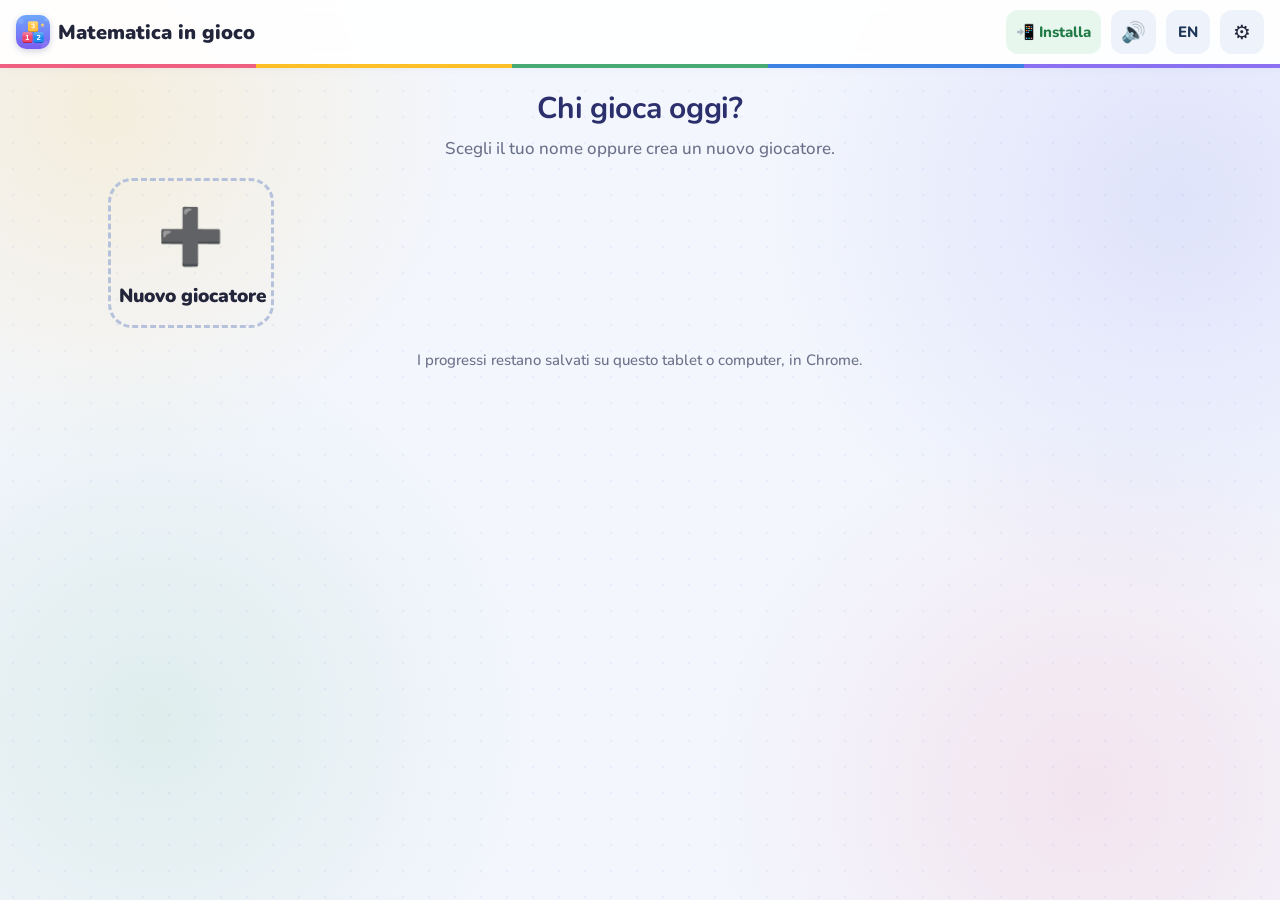
==== commit 1fc67583: "Pulsante Installa sempre visibile, con le istruzioni per ogni dispositivo; rimossa la beta Co-Author" ====
--- a/index.html
+++ b/index.html
@@ -292,6 +292,9 @@
 .modal .box { border-radius: 26px; }
 .lvl .dot { box-shadow: 0 5px 0 rgba(0, 0, 0, .16), inset 0 -4px 0 rgba(0, 0, 0, .08), inset 0 3px 0 rgba(255, 255, 255, .25); }
 @media (prefers-reduced-motion: reduce) { .player, .world, .module { transition: none; } .player:hover, .world:hover { transform: none; } }
+.inst-steps { text-align: left; font-size: 18px; line-height: 1.5; padding-left: 26px; margin: 8px 0 12px; }
+.inst-steps li { margin-bottom: 8px; }
+@media (max-width: 560px) { .inst-btn .lbl { display: none; } }
 </style>
 <div class="app" id="app">
   <header class="top">
@@ -2456,9 +2459,31 @@
     navigator.serviceWorker.register('sw.js').catch(() => { /* senza modalità offline */ });
     let deferred = null;
     const ib = $('#tInstall');
-    ib.textContent = t('📲 Installa', '📲 Install'); ib.title = t('Installa il gioco come app', 'Install the game as an app');
+    ib.innerHTML = '📲<span class="lbl"> ' + t('Installa', 'Install') + '</span>'; ib.title = t('Installa il gioco come app', 'Install the game as an app');
+    // il pulsante è sempre visibile (tranne quando il gioco è già aperto come app): se Chrome permette
+    // l'installazione diretta la avvia, altrimenti spiega come fare su quel dispositivo
+    const standalone = matchMedia('(display-mode: standalone)').matches || navigator.standalone === true;
+    ib.hidden = standalone;
     window.addEventListener('beforeinstallprompt', e => { e.preventDefault(); deferred = e; ib.hidden = false; });
-    ib.addEventListener('click', async () => { if (!deferred) return; deferred.prompt(); try { await deferred.userChoice; } catch (err) { /* annullato */ } deferred = null; ib.hidden = true; });
+    function howTo() {
+      const ua = navigator.userAgent;
+      const ios = /iPad|iPhone|iPod/.test(ua) || (/Macintosh/.test(ua) && navigator.maxTouchPoints > 1);
+      const android = /Android/.test(ua), samsung = /SamsungBrowser/.test(ua), firefox = /Firefox|FxiOS/.test(ua);
+      let steps;
+      if (ios) steps = [t('Apri questa pagina con <b>Safari</b> (o Chrome).', 'Open this page in <b>Safari</b> (or Chrome).'),
+        t('Tocca il pulsante <b>Condividi</b> <span style="font-size:22px">⬆️</span> (in alto o in basso, a seconda del modello).', 'Tap the <b>Share</b> button <span style="font-size:22px">⬆️</span> (at the top or the bottom, depending on the device).'),
+        t('Scorri e scegli <b>«Aggiungi a Home»</b>, poi <b>Aggiungi</b>.', 'Scroll down and choose <b>“Add to Home Screen”</b>, then <b>Add</b>.')];
+      else if (samsung) steps = [t('Tocca il menu <b>☰</b> in basso.', 'Tap the <b>☰</b> menu at the bottom.'), t('Scegli <b>«Aggiungi pagina a» → «Schermata Home»</b>.', 'Choose <b>“Add page to” → “Home screen”</b>.')];
+      else if (android) steps = [t('Apri questa pagina con <b>Chrome</b>.', 'Open this page in <b>Chrome</b>.'), t('Tocca il menu <b>⋮</b> in alto a destra.', 'Tap the <b>⋮</b> menu at the top right.'),
+        t('Scegli <b>«Installa app»</b> oppure <b>«Aggiungi a schermata Home» → Installa</b>.', 'Choose <b>“Install app”</b> or <b>“Add to Home screen” → Install</b>.')];
+      else if (firefox) steps = [t('Firefox per computer non installa le app web: apri questa pagina con <b>Chrome</b> o <b>Edge</b>.', 'Firefox on computers cannot install web apps: open this page in <b>Chrome</b> or <b>Edge</b>.')];
+      else steps = [t('Usa <b>Chrome</b> o <b>Edge</b>.', 'Use <b>Chrome</b> or <b>Edge</b>.'), t('Clicca l\'icona di installazione <b>⊕</b> a destra nella barra degli indirizzi, oppure menu <b>⋮</b> → <b>«Trasmetti, salva e condividi» → «Installa pagina come app»</b>.', 'Click the install icon <b>⊕</b> on the right of the address bar, or menu <b>⋮</b> → <b>“Cast, save and share” → “Install page as app”</b>.')];
+      const m = modal([el('h2', { style: 'margin-top:0' }, t('📲 Installa il gioco come app', '📲 Install the game as an app')),
+        el('ol', { class: 'inst-steps' }, steps.map(h => el('li', { html: h }))),
+        el('p', { class: 'note', style: 'text-align:left' }, t('Poi trovi l\'icona del gioco insieme alle altre app. Funziona anche senza internet e si aggiorna da solo.', 'You will then find the game\'s icon with your other apps. It works offline too and updates itself.')),
+        el('div', { class: 'row' }, el('button', { class: 'btn', onclick: () => m.remove() }, t('Ho capito', 'Got it')))]);
+    }
+    ib.addEventListener('click', async () => { if (!deferred) return howTo(); const d = deferred; deferred = null; d.prompt(); try { const c = await d.userChoice; if (c && c.outcome === 'accepted') ib.hidden = true; } catch (err) { /* annullato */ } });
     window.addEventListener('appinstalled', () => { ib.hidden = true; toast(t('Il gioco è installato: lo trovi tra le tue app!', 'The game is installed: you\'ll find it with your apps!')); });
   }
   $('#tSound').addEventListener('click', () => { D.sound = !D.sound; save(); $('#tSound').textContent = D.sound ? '🔊' : '🔇'; });
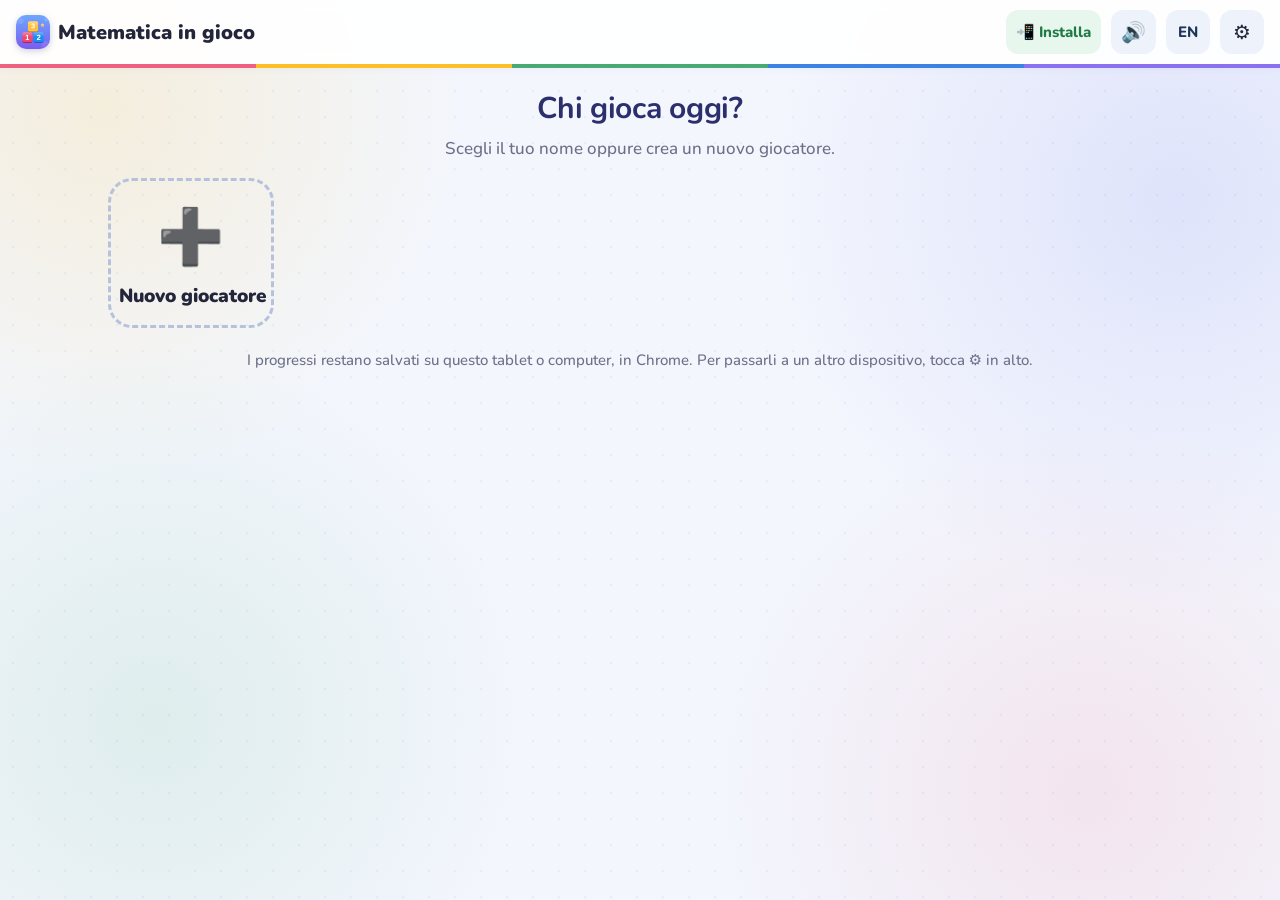
==== commit 3823f694: "Trasferimento dei progressi tra dispositivi ed euro nella versione inglese Co-Authored-By: Claude Op" ====
--- a/index.html
+++ b/index.html
@@ -144,9 +144,18 @@
 @keyframes fall { to { transform: translateY(110vh) rotate(720deg); } }
 
 .modal { position: fixed; inset: 0; background: rgba(20, 25, 50, .45); display: grid; place-items: center; z-index: 40; padding: 16px; }
-.modal .box { background: #fff; border-radius: 22px; padding: 22px; max-width: 520px; width: 100%; box-shadow: var(--shadow); }
+.modal .box { background: #fff; border-radius: 22px; padding: 22px; max-width: 520px; width: 100%; box-shadow: var(--shadow); max-height: calc(100vh - 32px); max-height: calc(100dvh - 32px); overflow: auto; }
 .toast { position: fixed; left: 50%; bottom: 20px; transform: translateX(-50%); background: var(--ink); color: #fff; padding: 10px 18px; border-radius: 12px; font-weight: 700; z-index: 60; }
 .note { color: var(--muted); font-size: 15px; text-align: center; }
+.xfer { border-top: 2px solid var(--line); margin: 16px 0; padding-top: 14px; }
+.xfer-t { font-size: 18px; font-weight: 800; }
+.xfer .row { justify-content: flex-start; }
+.xfer-msg { font-weight: 700; font-size: 16px; margin: 14px 0 0; color: #1d6f40; overflow-wrap: anywhere; }
+.xfer-msg.bad { color: #a4161a; }
+.xfer-h { font-weight: 800; margin: 12px 0 4px; }
+.xfer-p { display: flex; justify-content: space-between; gap: 12px; flex-wrap: wrap; padding: 7px 0; border-top: 1px solid var(--line); }
+.xfer-n { font-weight: 800; }
+.xfer-s { color: var(--muted); }
 
 @media (max-width: 640px) {
   .qtext { font-size: 21px; }
@@ -1829,7 +1838,8 @@
   const EN = window.LANG === 'en';
   const t = (it, en) => EN ? en : it;
   const TH = EN ? ',' : '.', DP = EN ? '.' : ','; // separatore delle migliaia e dei decimali
-  const KEY = EN ? 'math-game-en-v1' : 'mate-gioco-v1';
+  const KEYS = { it: 'mate-gioco-v1', en: 'math-game-en-v1' }; // un salvataggio per ogni lingua
+  const MY_LANG = EN ? 'en' : 'it', KEY = KEYS[MY_LANG];
   const AVATARS = ['🐶', '🐱', '🐰', '🦊', '🐼', '🐨', '🐯', '🦁', '🐸', '🐵', '🦄', '🐙', '🐢', '🦖', '🐧', '🦉', '🐞', '🐬'];
   const WORLD_EMOJI = { prato: '🌼', bosco: '🌲', mare: '🐳', montagna: '🏔️', spazio: '🌌' };
   const BALLOON_COL = ['#e63946', '#3a86ff', '#ff9f1c', '#8338ec', '#2a9d8f', '#f72585'];
@@ -2010,7 +2020,7 @@
     }
     g.append(el('button', { class: 'player new', type: 'button', onclick: newPlayer }, el('div', { class: 'av' }, '➕'), el('div', { class: 'nm' }, t('Nuovo giocatore', 'New player'))));
     s.append(g);
-    s.append(el('p', { class: 'note', style: 'margin-top:22px' }, t('I progressi restano salvati su questo tablet o computer, in Chrome.', 'Progress is saved on this tablet or computer, in Chrome.')));
+    s.append(el('p', { class: 'note', style: 'margin-top:22px' }, t('I progressi restano salvati su questo tablet o computer, in Chrome. Per passarli a un altro dispositivo, tocca ⚙️ in alto.', 'Progress is saved on this tablet or computer, in Chrome. To move it to another device, tap ⚙️ at the top.')));
   }
   function modal(content) {
     const m = el('div', { class: 'modal', onclick: e => { if (e.target === m) m.remove(); } }, el('div', { class: 'box' }, content));
@@ -2433,7 +2443,155 @@
     const m = modal([el('h2', { style: 'margin-top:0' }, t('Impostazioni', 'Settings')),
       el('label', { style: 'display:flex;gap:10px;align-items:center;font-size:18px;font-weight:700' }, chk, t('Modalità insegnante: tutti i livelli sbloccati', 'Teacher mode: all levels unlocked')),
       el('p', { class: 'note', style: 'text-align:left' }, t('Utile per scegliere subito l\'argomento della lezione alla LIM o per ripassare.', 'Useful for going straight to the topic of the lesson on the interactive whiteboard, or for revision.')),
+      transferBox(),
       el('div', { class: 'row' }, el('button', { class: 'btn', type: 'button', onclick: () => { D.teacher = chk.checked; save(); m.remove(); if (me()) showWorlds(); } }, t('Fatto', 'Done')))]);
+  }
+
+  /* ---------------- trasferimento dei progressi su un altro dispositivo ----------------
+     Un file di testo con i giocatori delle due lingue: non passa da internet se non lo decide chi lo manda.
+     Il caricamento unisce e non cancella mai: per ogni livello si tiene il risultato migliore. */
+  const BACKUP_APP = 'matematica-in-gioco', BACKUP_VERSION = 1;
+  const LEVEL_KEY = /^[1-5]\/[\w-]+\/[\w-]+$/;
+  function readSave(lang) {
+    if (lang === MY_LANG) return D;
+    try { const s = JSON.parse(localStorage.getItem(KEYS[lang]) || 'null'); return s && Array.isArray(s.players) ? s : null; } catch (e) { return null; }
+  }
+  // tiene solo i dati validi di un giocatore (i file possono arrivare da fuori)
+  function cleanPlayer(x) {
+    if (!x || typeof x !== 'object' || typeof x.id !== 'string' || !/^[\w-]{1,40}$/.test(x.id) || typeof x.name !== 'string' || !x.name.trim()) return null;
+    const scores = (o, max) => {
+      const r = {};
+      if (o && typeof o === 'object') for (const [k, v] of Object.entries(o)) if (LEVEL_KEY.test(k) && Number.isInteger(v) && v >= 0 && v <= max) r[k] = v;
+      return r;
+    };
+    const guideSeen = {};
+    for (const n of [1, 2, 3, 4, 5]) if (x.guideSeen && typeof x.guideSeen === 'object' && x.guideSeen[n] === true) guideSeen[n] = true;
+    return {
+      id: x.id, name: x.name.trim().slice(0, 16),
+      avatar: typeof x.avatar === 'string' && x.avatar.length > 0 && x.avatar.length <= 8 ? x.avatar : AVATARS[0],
+      coins: Number.isSafeInteger(x.coins) && x.coins >= 0 ? x.coins : 0,
+      stars: scores(x.stars, 3), verif: scores(x.verif, 100), guideSeen,
+      seenFacts: Array.isArray(x.seenFacts) ? [...new Set(x.seenFacts.filter(v => Number.isInteger(v) && v >= 0))] : []
+    };
+  }
+  // unisce senza perdere niente: i giocatori nuovi si aggiungono, quelli già presenti tengono il risultato migliore
+  function mergePlayers(base, incoming) {
+    const out = base.map(p => ({ ...p }));
+    const best = (a, b) => { const r = { ...(a || {}) }; for (const [k, v] of Object.entries(b)) if (!(r[k] >= v)) r[k] = v; return r; };
+    for (const x of incoming) {
+      const p = out.find(o => o.id === x.id);
+      if (!p) { out.push(x); continue; }
+      p.coins = Math.max(p.coins || 0, x.coins);
+      p.stars = best(p.stars, x.stars); p.verif = best(p.verif, x.verif);
+      p.guideSeen = { ...(p.guideSeen || {}), ...x.guideSeen };
+      p.seenFacts = [...new Set([...(p.seenFacts || []), ...x.seenFacts])];
+    }
+    return out;
+  }
+  function makeBackup() {
+    const saves = {};
+    for (const lang of Object.keys(KEYS)) {
+      const s = readSave(lang), players = s ? s.players.map(cleanPlayer).filter(Boolean) : [];
+      if (players.length) saves[lang] = { players };
+    }
+    if (!Object.keys(saves).length) return null;
+    const now = new Date(), pad = n => String(n).padStart(2, '0');
+    const name = `${t('matematica-progressi', 'maths-progress')}-${now.getFullYear()}-${pad(now.getMonth() + 1)}-${pad(now.getDate())}.txt`;
+    // .txt e non .json: su tablet e telefoni si può inviare e aprire senza problemi
+    const text = JSON.stringify({ app: BACKUP_APP, version: BACKUP_VERSION, info: 'Matematica in gioco / Maths at Play: file dei progressi, da non modificare / progress file, do not edit.', saved: now.toISOString(), saves });
+    return new File([text], name, { type: 'text/plain' });
+  }
+  // legge il file: restituisce i dati, oppure il motivo per cui non va bene
+  function readBackup(text) {
+    let o;
+    try { o = JSON.parse(text.replace(/^﻿/, '').trim()); } catch (e) { o = null; }
+    if (!o || o.app !== BACKUP_APP || !o.saves || typeof o.saves !== 'object') return { error: t('Questo non è un file dei progressi del gioco.', 'This is not a progress file from this game.') };
+    if (!Number.isInteger(o.version) || o.version < 1) return { error: t('Questo non è un file dei progressi del gioco.', 'This is not a progress file from this game.') };
+    if (o.version > BACKUP_VERSION) return { error: t('Questo file viene da una versione più nuova del gioco: aggiorna il gioco e riprova.', 'This file comes from a newer version of the game: update the game and try again.') };
+    const saves = {};
+    for (const lang of Object.keys(KEYS)) {
+      const s = o.saves[lang], seen = new Set();
+      const players = s && Array.isArray(s.players) ? s.players.map(cleanPlayer).filter(p => p && !seen.has(p.id) && seen.add(p.id)) : [];
+      if (players.length) saves[lang] = { players };
+    }
+    if (!Object.keys(saves).length) return { error: t('In questo file non ci sono giocatori.', 'There are no players in this file.') };
+    return { saves, saved: new Date(o.saved) };
+  }
+  // scrive tutto e solo se ci riesce aggiorna il gioco; se non riesce restituisce false
+  function applyBackup(saves) {
+    const mine = {};
+    try {
+      for (const lang of Object.keys(saves)) {
+        const s = readSave(lang) || { players: [], cur: null, teacher: false, sound: true };
+        const players = mergePlayers(s.players, saves[lang].players);
+        localStorage.setItem(KEYS[lang], JSON.stringify({ ...s, players }));
+        if (lang === MY_LANG) mine.players = players;
+      }
+    } catch (e) { return false; }
+    if (mine.players) D.players = mine.players;
+    return true;
+  }
+  function confirmImport(b, close) {
+    const line = p => {
+      let tot = 0; for (const v of Object.values(p.stars)) tot += v;
+      return el('div', { class: 'xfer-p' }, el('span', { class: 'xfer-n' }, p.avatar + ' ' + p.name), el('span', { class: 'xfer-s' }, `⭐ ${tot}  ·  🪙 ${p.coins}`));
+    };
+    const langs = Object.keys(b.saves);
+    const m = modal([el('h2', { style: 'margin-top:0' }, t('Caricare questi progressi?', 'Load this progress?')),
+      isNaN(b.saved) ? null : el('p', { class: 'note', style: 'text-align:left' }, t('File salvato il ', 'File saved on ') + b.saved.toLocaleDateString(t('it-IT', 'en-GB')) + '.'),
+      ...langs.flatMap(lang => [
+        el('div', { class: 'xfer-h' }, lang === 'it' ? t('Versione italiana', 'Italian version') : t('Versione inglese', 'English version')),
+        ...b.saves[lang].players.map(line)]),
+      el('p', { class: 'note', style: 'text-align:left' }, t('Non si cancella niente: i giocatori già presenti su questo dispositivo restano e, se un giocatore c\'è già, per ogni livello si tiene il risultato migliore.', 'Nothing gets deleted: players already on this device stay and, if a player is already here, the best result for each level is kept.')),
+      el('div', { class: 'row' }, el('button', { class: 'btn alt', type: 'button', onclick: () => m.remove() }, t('Annulla', 'Cancel')),
+        el('button', { class: 'btn ok', type: 'button', onclick: () => {
+          if (!applyBackup(b.saves)) { m.remove(); return close(t('Non riesco a salvare su questo dispositivo: controlla che il browser non sia in modalità privata e riprova.', 'I can\'t save on this device: check that the browser isn\'t in private mode and try again.'), true); }
+          m.remove(); document.querySelectorAll('.modal').forEach(x => x.remove());
+          showPlayers(); beep('win');
+          toast(b.saves[MY_LANG] ? t('Progressi caricati!', 'Progress loaded!') : t('Progressi caricati: li trovi nella versione inglese del gioco.', 'Progress loaded: you\'ll find it in the Italian version of the game.'));
+        } }, t('Carica', 'Load')))]);
+  }
+  // il riquadro dentro le Impostazioni
+  function transferBox() {
+    const status = el('p', { class: 'xfer-msg', role: 'status', hidden: true });
+    const say = (text, bad) => { status.textContent = text; status.hidden = false; status.classList.toggle('bad', !!bad); };
+    const SENT = t('Ora porta il file sull\'altro dispositivo e lì scegli «Carica da un file».', 'Now take the file to the other device and choose “Load from a file” there.');
+    const EMPTY = t('Non ci sono ancora progressi da salvare.', 'There is no progress to save yet.');
+    const download = () => {
+      const f = makeBackup();
+      if (!f) return say(EMPTY);
+      const url = URL.createObjectURL(f), a = el('a', { href: url, download: f.name, style: 'display:none' });
+      document.body.append(a); a.click(); a.remove();
+      setTimeout(() => URL.revokeObjectURL(url), 60000);
+      say(t('File «', 'File “') + f.name + t('» salvato, di solito nella cartella Download. ', '” saved, usually in the Downloads folder. ') + SENT);
+    };
+    const share = async () => {
+      const f = makeBackup();
+      if (!f) return say(EMPTY);
+      try { await navigator.share({ files: [f], title: f.name }); say(SENT); }
+      catch (e) { if (e && e.name !== 'AbortError') download(); }
+    };
+    let canShare = false;
+    try { canShare = !!navigator.canShare && navigator.canShare({ files: [new File(['x'], 'x.txt', { type: 'text/plain' })] }); } catch (e) { /* non disponibile */ }
+    // nessun filtro sul tipo di file: alcuni tablet renderebbero il file non selezionabile; il controllo si fa dopo, sul contenuto
+    const input = el('input', { type: 'file', style: 'display:none', 'aria-hidden': 'true', onchange: () => {
+      const f = input.files && input.files[0];
+      input.value = '';
+      if (!f) return;
+      const bad = t('Non riesco a leggere questo file.', 'I can\'t read this file.');
+      if (f.size > 5e6) return say(t('Questo non è un file dei progressi del gioco.', 'This is not a progress file from this game.'), true);
+      const r = new FileReader();
+      r.onerror = () => say(bad, true);
+      r.onload = () => { const b = readBackup(String(r.result)); if (b.error) say(b.error, true); else { status.hidden = true; confirmImport(b, say); } };
+      r.readAsText(f);
+    } });
+    return el('div', { class: 'xfer' }, el('div', { class: 'xfer-t' }, t('Passare a un altro tablet o computer', 'Moving to another tablet or computer')),
+      el('p', { class: 'note', style: 'text-align:left' }, t('Salva i progressi in un file, mandalo sull\'altro dispositivo (per esempio con un\'email) e lì scegli «Carica da un file». Il file contiene i nomi e i risultati dei giocatori: il gioco non lo invia a nessuno da solo.', 'Save your progress in a file, send it to the other device (by email, for example) and choose “Load from a file” there. The file contains the players\' names and results: the game never sends it anywhere by itself.')),
+      el('div', { class: 'row' },
+        el('button', { class: 'btn alt', type: 'button', id: 'xferSave', onclick: download }, t('💾 Salva in un file', '💾 Save to a file')),
+        canShare ? el('button', { class: 'btn alt', type: 'button', id: 'xferShare', onclick: share }, t('📤 Invia il file', '📤 Send the file')) : null,
+        el('button', { class: 'btn alt', type: 'button', id: 'xferLoad', onclick: () => input.click() }, t('📂 Carica da un file', '📂 Load from a file'))),
+      input, status);
   }
 
   document.addEventListener('keydown', e => {
